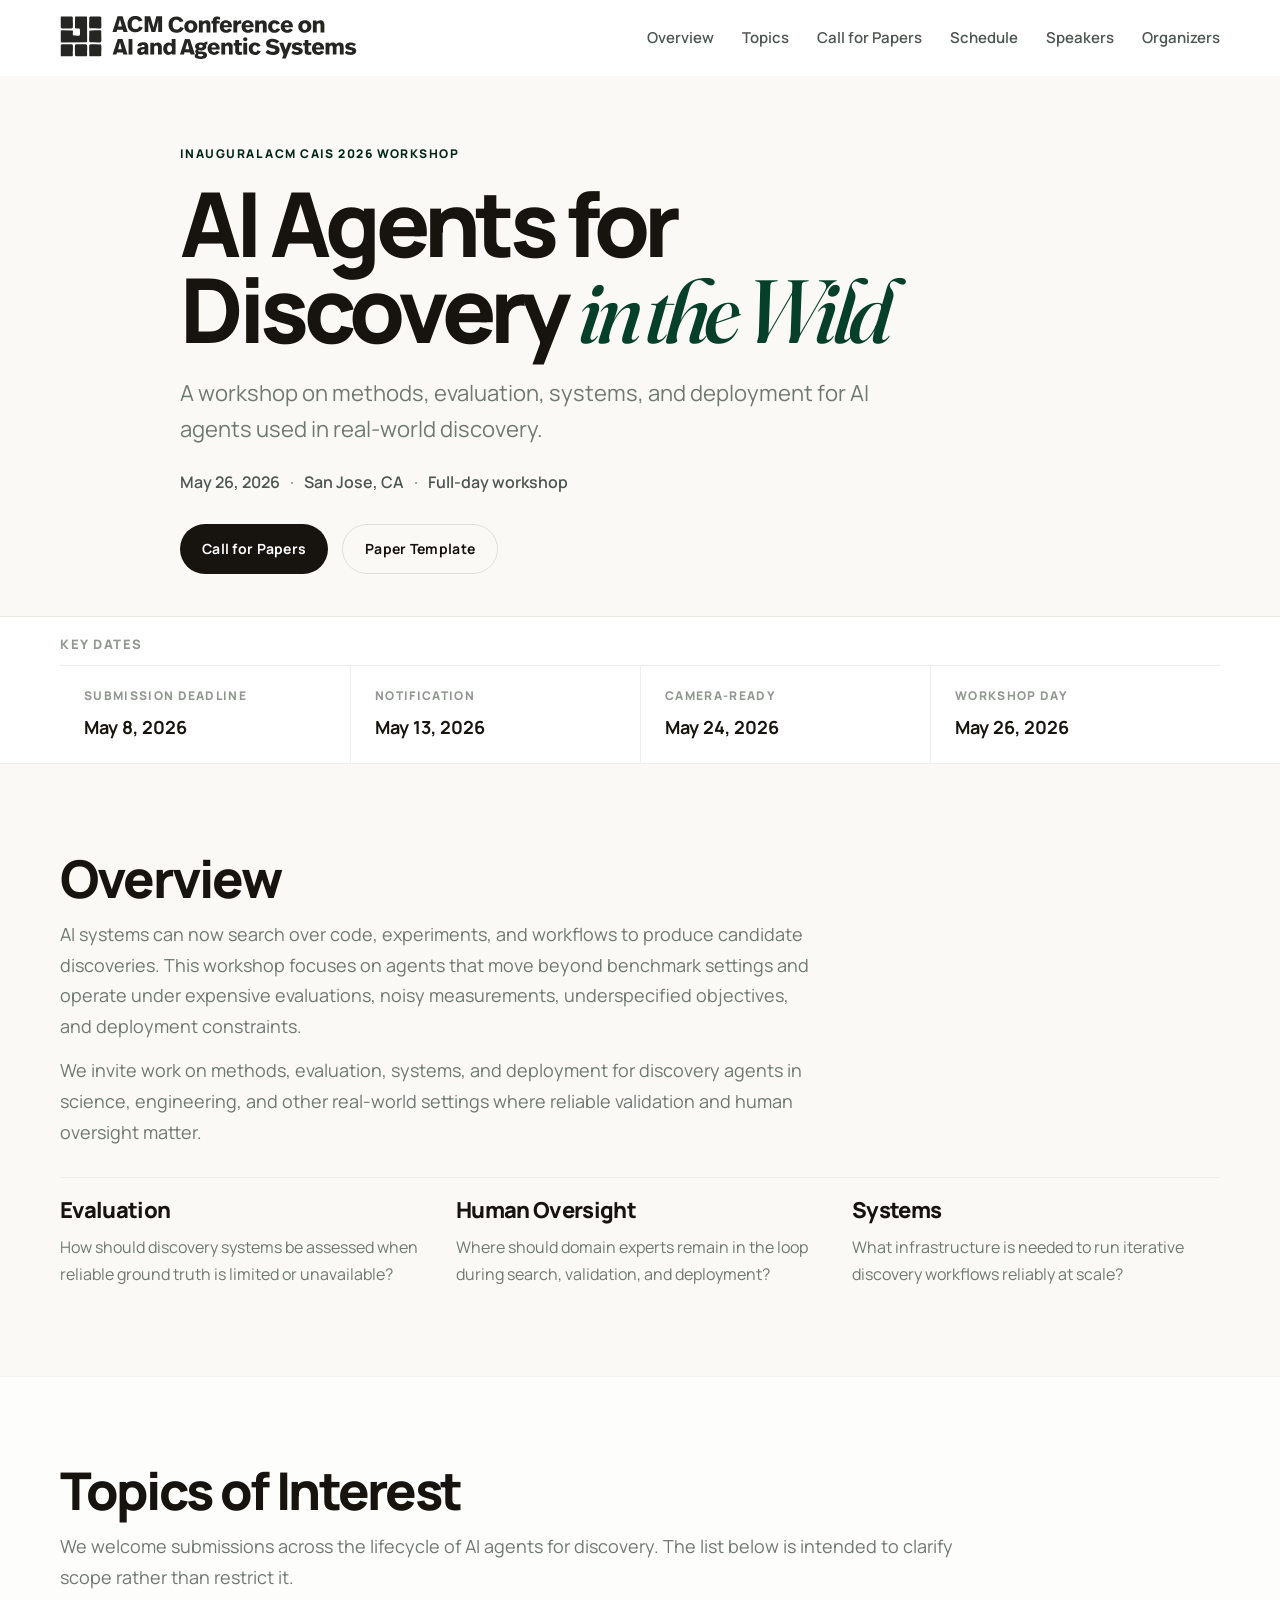
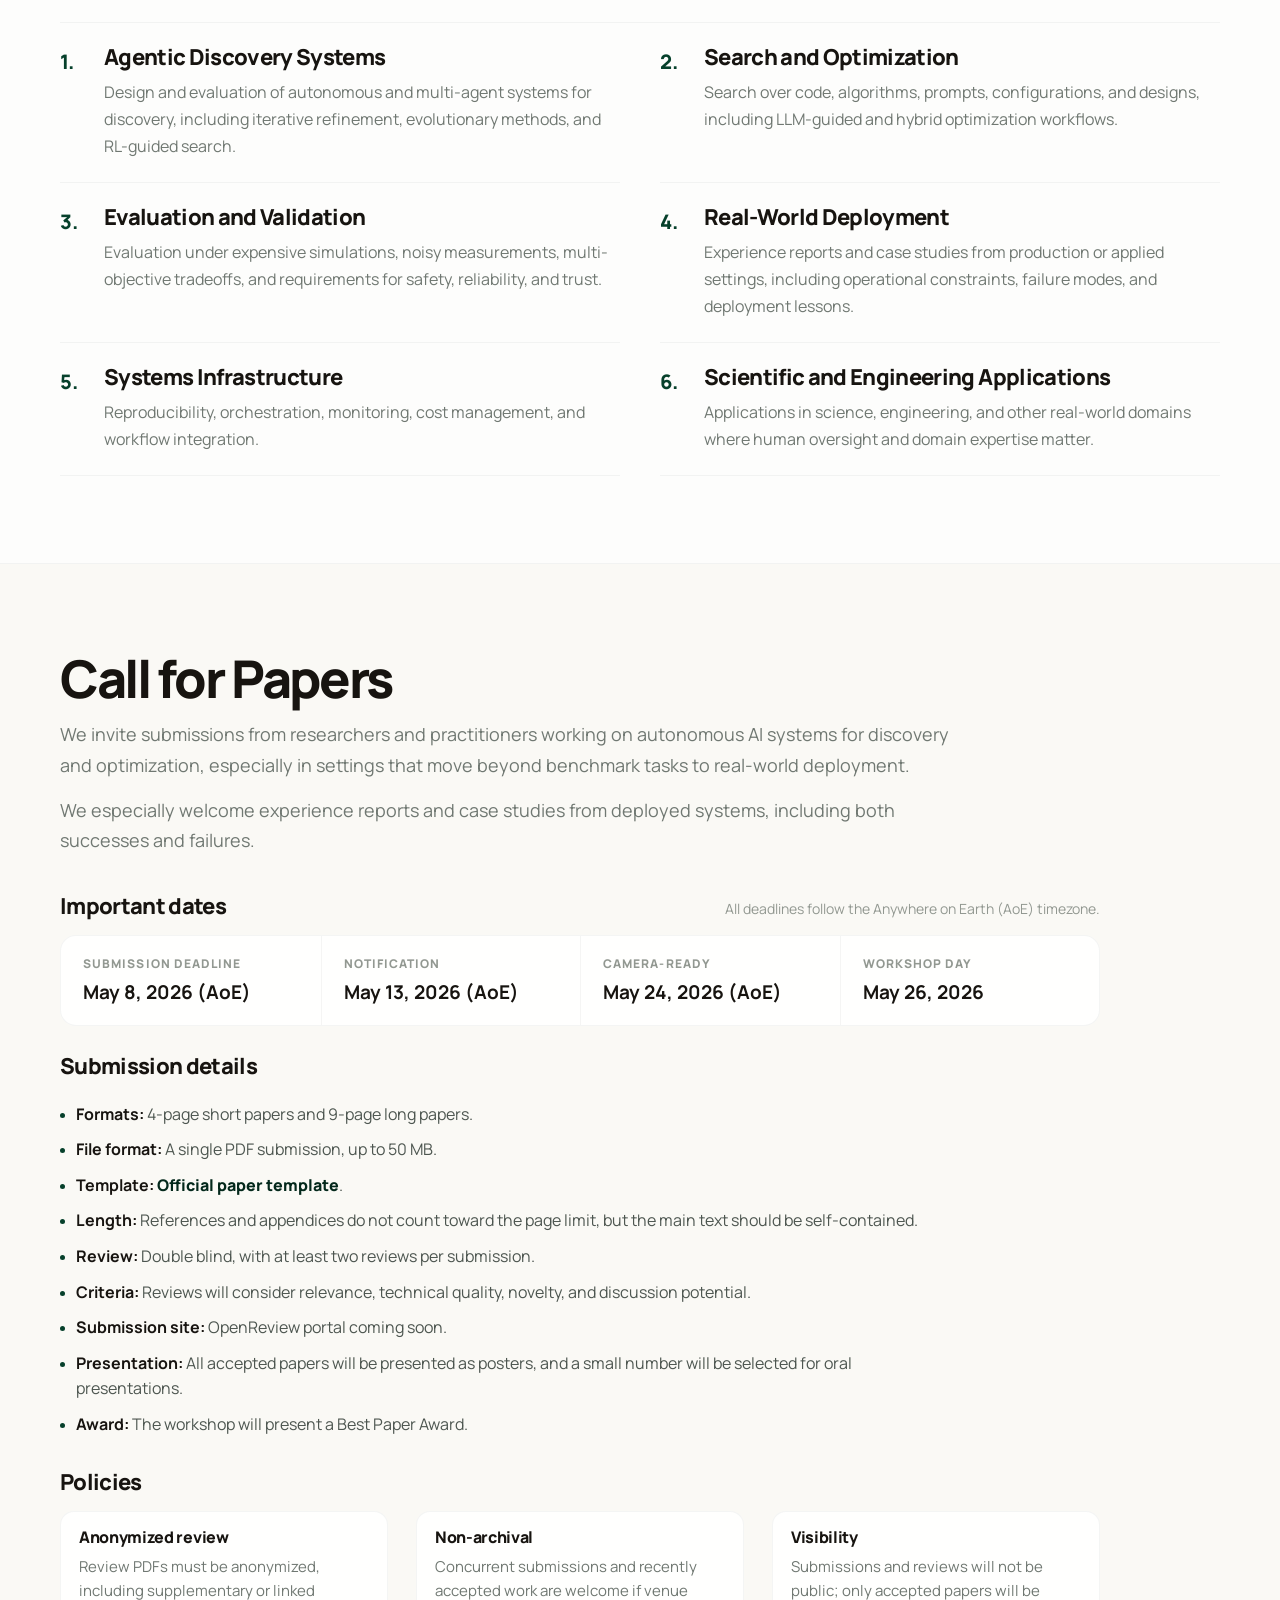
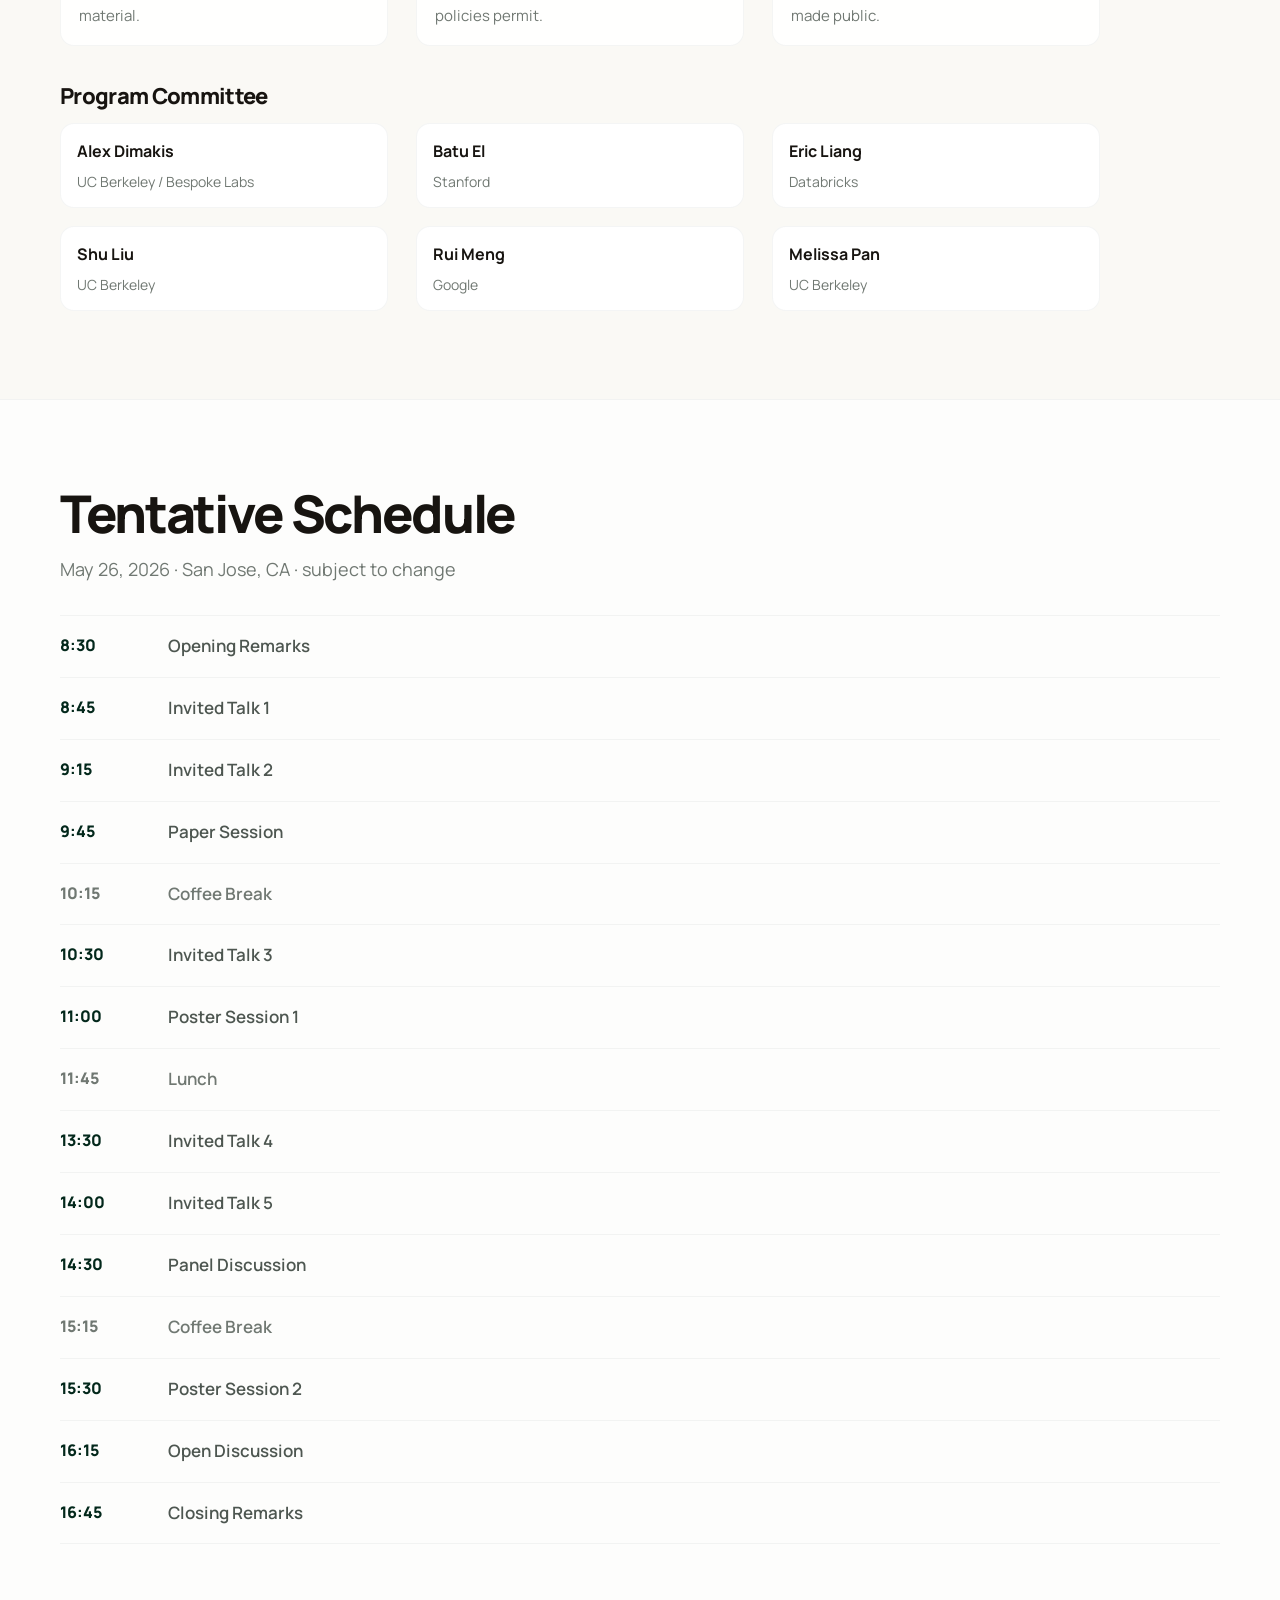
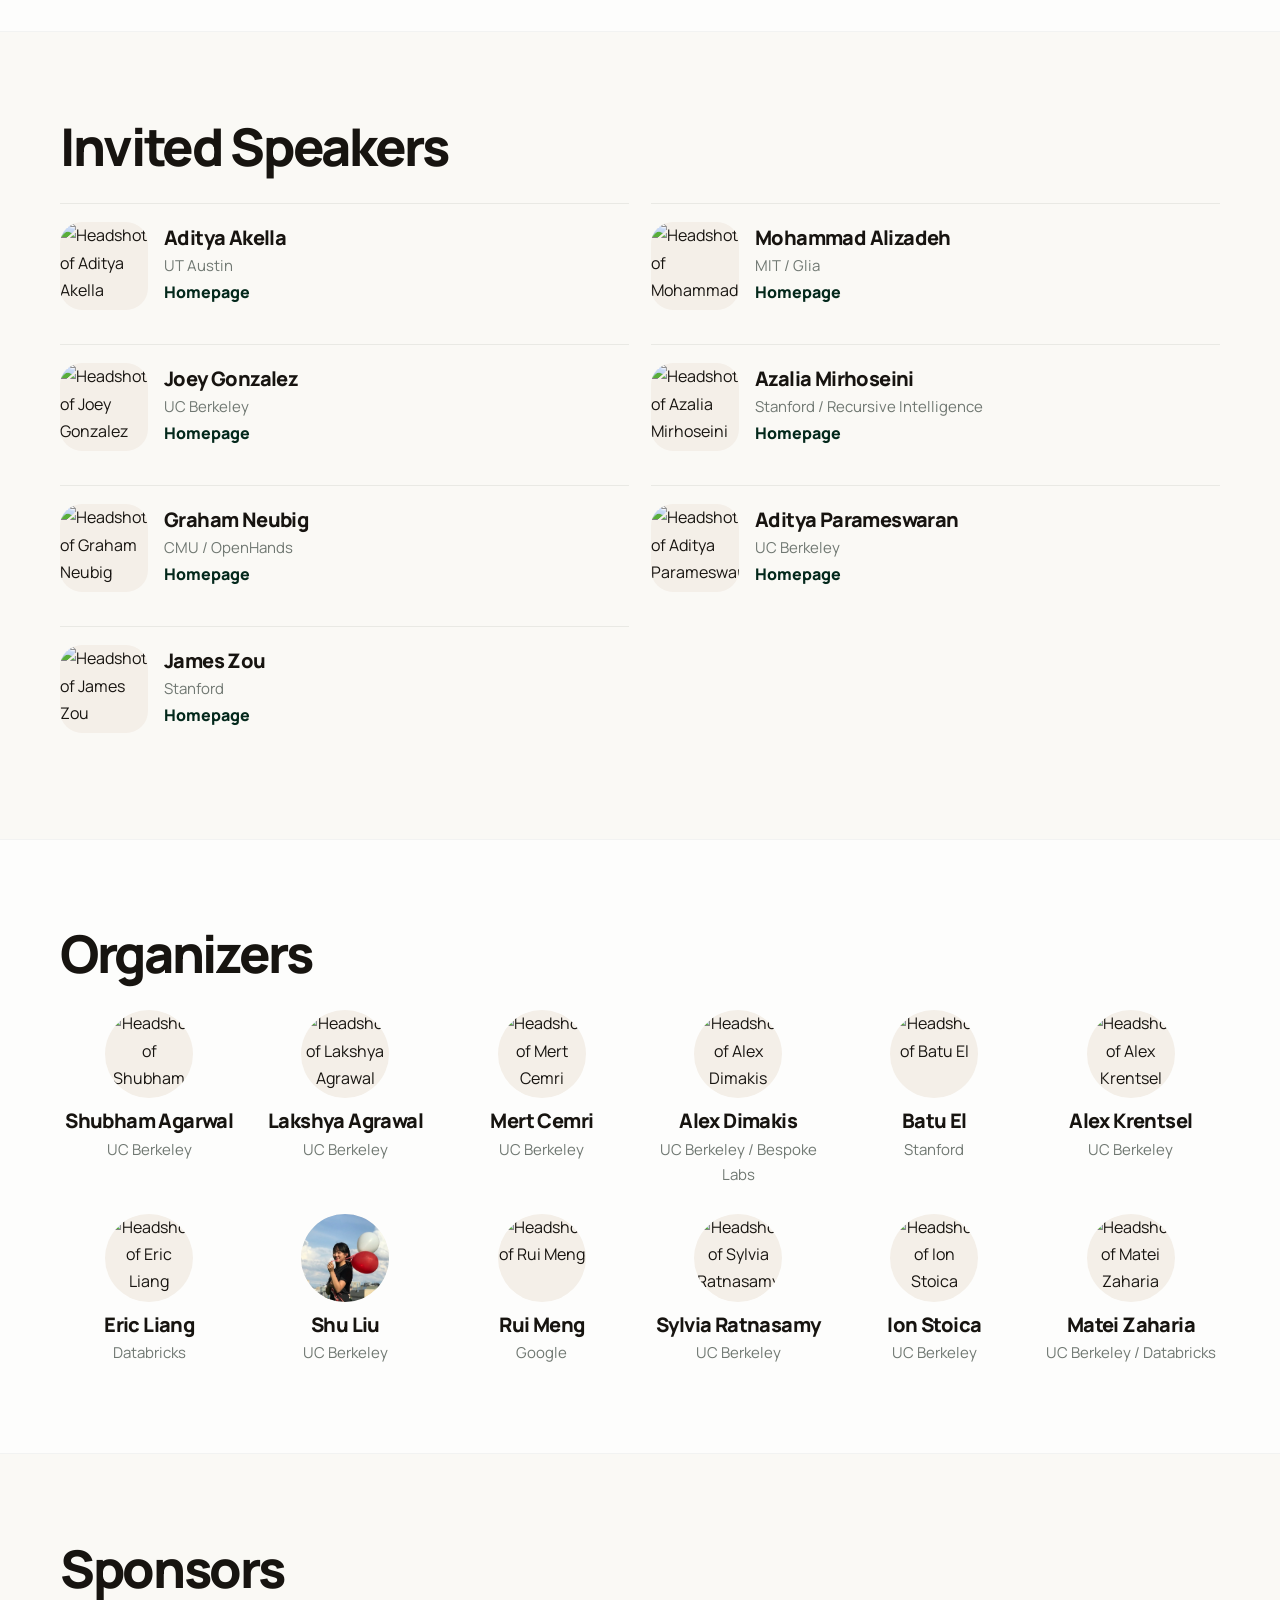
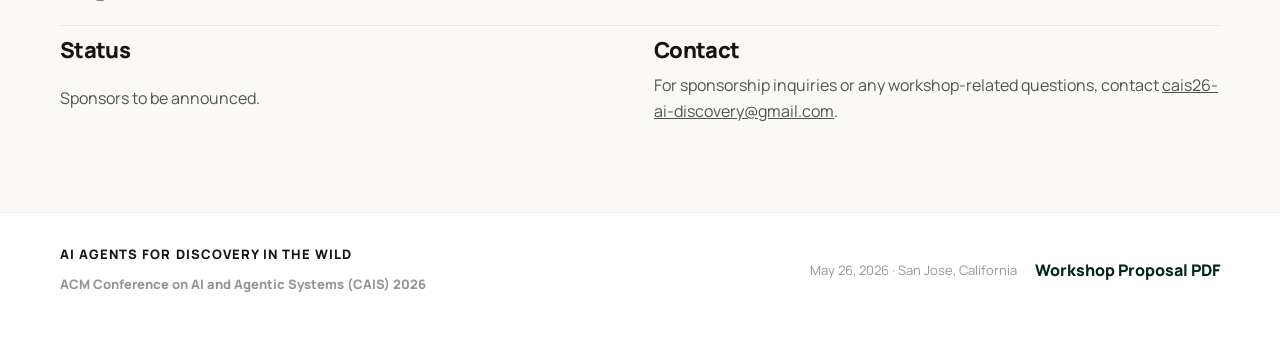
==== index.html @ 04daff75 "Tighten topics copy" ====
<!DOCTYPE html>
<html lang="en">
<head>
  <meta charset="UTF-8">
  <meta name="viewport" content="width=device-width, initial-scale=1.0">
  <title>AI Agents for Discovery in the Wild | ACM CAIS 2026 Workshop</title>
  <meta name="description" content="AI Agents for Discovery in the Wild is the inaugural ACM CAIS 2026 workshop on methods, evaluation, systems, and deployment for AI agents used in real-world discovery.">
  <meta name="theme-color" content="#f7f4ee">
  <link rel="preconnect" href="https://fonts.googleapis.com">
  <link rel="preconnect" href="https://fonts.gstatic.com" crossorigin>
  <link href="https://fonts.googleapis.com/css2?family=Fraunces:opsz,wght@9..144,500;9..144,600&family=Manrope:wght@400;500;600;700;800&display=swap" rel="stylesheet">
  <link rel="stylesheet" href="style.css">
</head>
<body>

<nav id="navbar">
  <div class="container nav-inner">
    <a href="https://www.caisconf.org/" class="nav-logo" aria-label="ACM Conference on AI and Agentic Systems" target="_blank" rel="noreferrer">
      <img src="assets/logos/acm-cais-logo.svg" alt="ACM Conference on AI and Agentic Systems" class="conference-logo conference-logo-nav">
    </a>

    <button class="nav-toggle" aria-label="Toggle navigation" aria-expanded="false">
      <span></span>
      <span></span>
      <span></span>
    </button>

    <ul class="nav-links">
      <li><a href="#overview">Overview</a></li>
      <li><a href="#topics">Topics</a></li>
      <li><a href="#cfp">Call for Papers</a></li>
      <li><a href="#schedule">Schedule</a></li>
      <li><a href="#speakers">Speakers</a></li>
      <li><a href="#organizers">Organizers</a></li>
    </ul>
  </div>
</nav>

<header id="hero">
  <div class="container hero-inner">
    <p class="hero-kicker">Inaugural ACM CAIS 2026 Workshop</p>
    <h1>AI Agents for Discovery <em>in the Wild</em></h1>
    <p class="hero-tagline">A workshop on methods, evaluation, systems, and deployment for AI agents used in real-world discovery.</p>
    <div class="hero-meta" aria-label="Workshop details">
      <span>May 26, 2026</span>
      <span class="meta-sep">·</span>
      <span>San Jose, CA</span>
      <span class="meta-sep">·</span>
      <span>Full-day workshop</span>
    </div>
    <div class="hero-actions">
      <a href="#cfp" class="button button-primary">Call for Papers</a>
      <a href="https://media.neurips.cc/Conferences/NeurIPS2026/Formatting_Instructions_For_NeurIPS_2026.zip" class="button button-secondary" target="_blank" rel="noreferrer">Paper Template</a>
    </div>
  </div>
</header>

<section id="dates-strip" aria-labelledby="dates-title">
  <div class="container dates-wrap">
    <p id="dates-title" class="dates-heading">Key Dates</p>
    <div class="dates-grid">
      <div class="date-item">
        <span class="date-label">Submission Deadline</span>
        <span class="date-value">May 8, 2026</span>
      </div>
      <div class="date-item">
        <span class="date-label">Notification</span>
        <span class="date-value">May 13, 2026</span>
      </div>
      <div class="date-item">
        <span class="date-label">Camera-Ready</span>
        <span class="date-value">May 24, 2026</span>
      </div>
      <div class="date-item">
        <span class="date-label">Workshop Day</span>
        <span class="date-value">May 26, 2026</span>
      </div>
    </div>
  </div>
</section>

<main>
  <section id="overview">
    <div class="container section-block">
      <div class="section-copy">
        <h2>Overview</h2>
        <p>AI systems can now search over code, experiments, and workflows to produce candidate discoveries. This workshop focuses on agents that move beyond benchmark settings and operate under expensive evaluations, noisy measurements, underspecified objectives, and deployment constraints.</p>
        <p>We invite work on methods, evaluation, systems, and deployment for discovery agents in science, engineering, and other real-world settings where reliable validation and human oversight matter.</p>
      </div>

      <div class="overview-points">
        <article class="inline-point">
          <h3>Evaluation</h3>
          <p>How should discovery systems be assessed when reliable ground truth is limited or unavailable?</p>
        </article>
        <article class="inline-point">
          <h3>Human Oversight</h3>
          <p>Where should domain experts remain in the loop during search, validation, and deployment?</p>
        </article>
        <article class="inline-point">
          <h3>Systems</h3>
          <p>What infrastructure is needed to run iterative discovery workflows reliably at scale?</p>
        </article>
      </div>
    </div>
  </section>

  <section id="topics">
    <div class="container section-block">
      <div class="section-copy section-copy-wide">
        <h2>Topics of Interest</h2>
        <p>We welcome submissions across the lifecycle of AI agents for discovery. The list below is intended to clarify scope rather than restrict it.</p>
      </div>

      <ol class="topic-list">
        <li>
          <h3>Agentic Discovery Systems</h3>
          <p>Design and evaluation of autonomous and multi-agent systems for discovery, including iterative refinement, evolutionary methods, and RL-guided search.</p>
        </li>
        <li>
          <h3>Search and Optimization</h3>
          <p>Search over code, algorithms, prompts, configurations, and designs, including LLM-guided and hybrid optimization workflows.</p>
        </li>
        <li>
          <h3>Evaluation and Validation</h3>
          <p>Evaluation under expensive simulations, noisy measurements, multi-objective tradeoffs, and requirements for safety, reliability, and trust.</p>
        </li>
        <li>
          <h3>Real-World Deployment</h3>
          <p>Experience reports and case studies from production or applied settings, including operational constraints, failure modes, and deployment lessons.</p>
        </li>
        <li>
          <h3>Systems Infrastructure</h3>
          <p>Reproducibility, orchestration, monitoring, cost management, and workflow integration.</p>
        </li>
        <li>
          <h3>Scientific and Engineering Applications</h3>
          <p>Applications in science, engineering, and other real-world domains where human oversight and domain expertise matter.</p>
        </li>
      </ol>
    </div>
  </section>

  <section id="cfp">
    <div class="container section-block">
      <div class="section-copy section-copy-wide">
        <h2>Call for Papers</h2>
        <p>We invite submissions from researchers and practitioners working on autonomous AI systems for discovery and optimization, especially in settings that move beyond benchmark tasks to real-world deployment.</p>
        <p>We especially welcome experience reports and case studies from deployed systems, including both successes and failures.</p>
      </div>

      <div class="cfp-shell">
        <div class="cfp-dates">
          <div class="cfp-dates-head">
            <h3>Important dates</h3>
            <p>All deadlines follow the Anywhere on Earth (AoE) timezone.</p>
          </div>
          <div class="cfp-dates-grid">
            <div class="cfp-date-item">
              <span class="cfp-date-label">Submission deadline</span>
              <strong>May 8, 2026 (AoE)</strong>
            </div>
            <div class="cfp-date-item">
              <span class="cfp-date-label">Notification</span>
              <strong>May 13, 2026 (AoE)</strong>
            </div>
            <div class="cfp-date-item">
              <span class="cfp-date-label">Camera-ready</span>
              <strong>May 24, 2026 (AoE)</strong>
            </div>
            <div class="cfp-date-item">
              <span class="cfp-date-label">Workshop day</span>
              <strong>May 26, 2026</strong>
            </div>
          </div>
        </div>

        <article class="cfp-pane cfp-pane-main">
          <h3>Submission details</h3>
          <ul class="detail-list">
            <li><strong>Formats:</strong> 4-page short papers and 9-page long papers.</li>
            <li><strong>File format:</strong> A single PDF submission, up to 50 MB.</li>
            <li><strong>Template:</strong> <a href="https://media.neurips.cc/Conferences/NeurIPS2026/Formatting_Instructions_For_NeurIPS_2026.zip" target="_blank" rel="noreferrer">Official paper template</a>.</li>
            <li><strong>Length:</strong> References and appendices do not count toward the page limit, but the main text should be self-contained.</li>
            <li><strong>Review:</strong> Double blind, with at least two reviews per submission.</li>
            <li><strong>Criteria:</strong> Reviews will consider relevance, technical quality, novelty, and discussion potential.</li>
            <li><strong>Submission site:</strong> OpenReview portal coming soon.</li>
            <li><strong>Presentation:</strong> All accepted papers will be presented as posters, and a small number will be selected for oral presentations.</li>
            <li><strong>Award:</strong> The workshop will present a Best Paper Award.</li>
          </ul>
        </article>

        <div class="policy-section">
          <h3>Policies</h3>
          <div class="policy-grid">
            <article class="policy-item">
              <h4>Anonymized review</h4>
              <p>Review PDFs must be anonymized, including supplementary or linked material.</p>
            </article>
            <article class="policy-item">
              <h4>Non-archival</h4>
              <p>Concurrent submissions and recently accepted work are welcome if venue policies permit.</p>
            </article>
            <article class="policy-item">
              <h4>Visibility</h4>
              <p>Submissions and reviews will not be public; only accepted papers will be made public.</p>
            </article>
          </div>
        </div>

        <div class="committee-block">
          <h3>Program Committee</h3>
          <div class="committee-list">
            <div class="committee-person"><strong>Alex Dimakis</strong><span>UC Berkeley / Bespoke Labs</span></div>
            <div class="committee-person"><strong>Batu El</strong><span>Stanford</span></div>
            <div class="committee-person"><strong>Eric Liang</strong><span>Databricks</span></div>
            <div class="committee-person"><strong>Shu Liu</strong><span>UC Berkeley</span></div>
            <div class="committee-person"><strong>Rui Meng</strong><span>Google</span></div>
            <div class="committee-person"><strong>Melissa Pan</strong><span>UC Berkeley</span></div>
          </div>
        </div>
      </div>
    </div>
  </section>

  <section id="schedule">
    <div class="container section-block">
      <div class="section-copy section-copy-wide">
        <h2>Tentative Schedule</h2>
        <p>May 26, 2026 · San Jose, CA · subject to change</p>
      </div>

      <div class="schedule-table">
        <div class="schedule-row">
          <span class="schedule-time">8:30</span>
          <span class="schedule-label">Opening Remarks</span>
        </div>
        <div class="schedule-row">
          <span class="schedule-time">8:45</span>
          <span class="schedule-label">Invited Talk 1</span>
        </div>
        <div class="schedule-row">
          <span class="schedule-time">9:15</span>
          <span class="schedule-label">Invited Talk 2</span>
        </div>
        <div class="schedule-row">
          <span class="schedule-time">9:45</span>
          <span class="schedule-label">Paper Session</span>
        </div>
        <div class="schedule-row schedule-row-muted">
          <span class="schedule-time">10:15</span>
          <span class="schedule-label">Coffee Break</span>
        </div>
        <div class="schedule-row">
          <span class="schedule-time">10:30</span>
          <span class="schedule-label">Invited Talk 3</span>
        </div>
        <div class="schedule-row">
          <span class="schedule-time">11:00</span>
          <span class="schedule-label">Poster Session 1</span>
        </div>
        <div class="schedule-row schedule-row-muted">
          <span class="schedule-time">11:45</span>
          <span class="schedule-label">Lunch</span>
        </div>
        <div class="schedule-row">
          <span class="schedule-time">13:30</span>
          <span class="schedule-label">Invited Talk 4</span>
        </div>
        <div class="schedule-row">
          <span class="schedule-time">14:00</span>
          <span class="schedule-label">Invited Talk 5</span>
        </div>
        <div class="schedule-row">
          <span class="schedule-time">14:30</span>
          <span class="schedule-label">Panel Discussion</span>
        </div>
        <div class="schedule-row schedule-row-muted">
          <span class="schedule-time">15:15</span>
          <span class="schedule-label">Coffee Break</span>
        </div>
        <div class="schedule-row">
          <span class="schedule-time">15:30</span>
          <span class="schedule-label">Poster Session 2</span>
        </div>
        <div class="schedule-row">
          <span class="schedule-time">16:15</span>
          <span class="schedule-label">Open Discussion</span>
        </div>
        <div class="schedule-row">
          <span class="schedule-time">16:45</span>
          <span class="schedule-label">Closing Remarks</span>
        </div>
      </div>
    </div>
  </section>

  <section id="speakers">
    <div class="container section-block">
      <div class="section-copy section-copy-wide">
        <h2>Invited Speakers</h2>
      </div>

      <div class="speaker-grid">
        <article class="speaker-card">
          <img src="assets/speakers/aditya-akella.jpg" alt="Headshot of Aditya Akella" loading="eager">
          <div class="speaker-card-body">
            <h3>Aditya Akella</h3>
            <p>UT Austin</p>
            <a href="https://www.cs.utexas.edu/~akella/" target="_blank" rel="noreferrer">Homepage</a>
          </div>
        </article>
        <article class="speaker-card">
          <img src="assets/speakers/mohammad-alizadeh.jpg" alt="Headshot of Mohammad Alizadeh" loading="eager">
          <div class="speaker-card-body">
            <h3>Mohammad Alizadeh</h3>
            <p>MIT / Glia</p>
            <a href="https://people.csail.mit.edu/alizadeh/" target="_blank" rel="noreferrer">Homepage</a>
          </div>
        </article>
        <article class="speaker-card">
          <img src="assets/speakers/joey-gonzalez.jpg" alt="Headshot of Joey Gonzalez" loading="eager">
          <div class="speaker-card-body">
            <h3>Joey Gonzalez</h3>
            <p>UC Berkeley</p>
            <a href="https://joeygonzalez.com/" target="_blank" rel="noreferrer">Homepage</a>
          </div>
        </article>
        <article class="speaker-card">
          <img src="assets/speakers/azalia-mirhoseini.jpg" alt="Headshot of Azalia Mirhoseini" loading="eager">
          <div class="speaker-card-body">
            <h3>Azalia Mirhoseini</h3>
            <p>Stanford / Recursive Intelligence</p>
            <a href="https://www.cs.stanford.edu/people/azalia-mirhoseini" target="_blank" rel="noreferrer">Homepage</a>
          </div>
        </article>
        <article class="speaker-card">
          <img src="assets/speakers/graham-neubig.jpg" alt="Headshot of Graham Neubig" loading="eager">
          <div class="speaker-card-body">
            <h3>Graham Neubig</h3>
            <p>CMU / OpenHands</p>
            <a href="https://www.lti.cs.cmu.edu/people/faculty/neubig-graham.html" target="_blank" rel="noreferrer">Homepage</a>
          </div>
        </article>
        <article class="speaker-card">
          <img src="assets/speakers/aditya-parameswaran.jpg" alt="Headshot of Aditya Parameswaran" loading="eager">
          <div class="speaker-card-body">
            <h3>Aditya Parameswaran</h3>
            <p>UC Berkeley</p>
            <a href="https://people.eecs.berkeley.edu/~adityagp/" target="_blank" rel="noreferrer">Homepage</a>
          </div>
        </article>
        <article class="speaker-card">
          <img src="assets/speakers/james-zou.jpg" alt="Headshot of James Zou" loading="eager">
          <div class="speaker-card-body">
            <h3>James Zou</h3>
            <p>Stanford</p>
            <a href="https://datascience.stanford.edu/people/james-zou" target="_blank" rel="noreferrer">Homepage</a>
          </div>
        </article>
      </div>
    </div>
  </section>

  <section id="organizers">
    <div class="container section-block">
      <div class="section-copy section-copy-wide">
        <h2>Organizers</h2>
      </div>

      <div class="organizer-grid">
        <article class="organizer-card">
          <img src="assets/organizers/shubham-agarwal.jpg" alt="Headshot of Shubham Agarwal" loading="eager">
          <h3>Shubham Agarwal</h3>
          <p>UC Berkeley</p>
        </article>
        <article class="organizer-card">
          <img src="assets/organizers/lakshya-agrawal.jpg" alt="Headshot of Lakshya Agrawal" loading="eager">
          <h3>Lakshya Agrawal</h3>
          <p>UC Berkeley</p>
        </article>
        <article class="organizer-card">
          <img src="assets/organizers/mert-cemri.jpg" alt="Headshot of Mert Cemri" loading="eager">
          <h3>Mert Cemri</h3>
          <p>UC Berkeley</p>
        </article>
        <article class="organizer-card">
          <img src="assets/organizers/alex-dimakis.jpg" alt="Headshot of Alex Dimakis" loading="eager">
          <h3>Alex Dimakis</h3>
          <p>UC Berkeley / Bespoke Labs</p>
        </article>
        <article class="organizer-card">
          <img src="assets/organizers/batu-el.jpg" alt="Headshot of Batu El" loading="eager">
          <h3>Batu El</h3>
          <p>Stanford</p>
        </article>
        <article class="organizer-card">
          <img src="assets/organizers/alex-krentsel.jpg" alt="Headshot of Alex Krentsel" loading="eager">
          <h3>Alex Krentsel</h3>
          <p>UC Berkeley</p>
        </article>
        <article class="organizer-card">
          <img src="assets/organizers/eric-liang.jpg" alt="Headshot of Eric Liang" loading="eager">
          <h3>Eric Liang</h3>
          <p>Databricks</p>
        </article>
        <article class="organizer-card">
          <img src="assets/organizers/shu-liu.jpg" alt="Headshot of Shu Liu" loading="eager">
          <h3>Shu Liu</h3>
          <p>UC Berkeley</p>
        </article>
        <article class="organizer-card">
          <img src="assets/organizers/rui-meng.jpg" alt="Headshot of Rui Meng" loading="eager">
          <h3>Rui Meng</h3>
          <p>Google</p>
        </article>
        <article class="organizer-card">
          <img src="assets/organizers/sylvia-ratnasamy.jpg" alt="Headshot of Sylvia Ratnasamy" loading="eager">
          <h3>Sylvia Ratnasamy</h3>
          <p>UC Berkeley</p>
        </article>
        <article class="organizer-card">
          <img src="assets/organizers/ion-stoica.jpg" alt="Headshot of Ion Stoica" loading="eager">
          <h3>Ion Stoica</h3>
          <p>UC Berkeley</p>
        </article>
        <article class="organizer-card">
          <img src="assets/organizers/matei-zaharia.jpg" alt="Headshot of Matei Zaharia" loading="eager">
          <h3>Matei Zaharia</h3>
          <p>UC Berkeley / Databricks</p>
        </article>
      </div>
    </div>
  </section>

  <section id="sponsors">
    <div class="container section-block">
      <div class="section-copy section-copy-wide">
        <h2>Sponsors</h2>
      </div>
      <div class="support-grid">
        <article class="support-card">
          <h3>Status</h3>
          <p>Sponsors to be announced.</p>
        </article>
        <article class="support-card">
          <h3>Contact</h3>
          <p>For sponsorship inquiries or any workshop-related questions, contact <a href="mailto:cais26-ai-discovery@gmail.com">cais26-ai-discovery@gmail.com</a>.</p>
        </article>
      </div>
    </div>
  </section>
</main>

<footer>
  <div class="container footer-inner">
    <div>
      <span class="footer-title">AI Agents for Discovery in the Wild</span>
      <a href="https://www.caisconf.org/" class="footer-link footer-copy" target="_blank" rel="noreferrer">ACM Conference on AI and Agentic Systems (CAIS) 2026</a>
    </div>
    <div class="footer-meta">
      <span class="footer-copy">May 26, 2026 · San Jose, California</span>
      <a href="AI_Discovery_in_the_Wild_Workshop_Proposal.pdf" class="footer-link" target="_blank" rel="noreferrer">Workshop Proposal PDF</a>
    </div>
  </div>
</footer>

<script>
const toggle = document.querySelector('.nav-toggle');
const links = document.querySelector('.nav-links');

toggle.addEventListener('click', () => {
  const open = links.classList.toggle('open');
  toggle.setAttribute('aria-expanded', open ? 'true' : 'false');
});

document.querySelectorAll('.nav-links a').forEach((anchor) => {
  anchor.addEventListener('click', () => {
    links.classList.remove('open');
    toggle.setAttribute('aria-expanded', 'false');
  });
});

let ticking = false;
window.addEventListener('scroll', () => {
  if (!ticking) {
    requestAnimationFrame(() => {
      document.getElementById('navbar').classList.toggle('scrolled', window.scrollY > 20);
      ticking = false;
    });
    ticking = true;
  }
});
</script>

</body>
</html>
---- style.css ----
/* AI Agents for Discovery in the Wild | ACM CAIS 2026 Workshop */
*, *::before, *::after {
  box-sizing: border-box;
  margin: 0;
  padding: 0;
}

:root {
  --bg: #faf9f5;
  --bg-alt: #f4f2ec;
  --surface: #ffffff;
  --ink: #171410;
  --ink-2: #4d5650;
  --ink-3: #707872;
  --ink-4: #929891;
  --accent: #06402b;
  --accent-deep: #03281b;
  --border: rgba(77, 86, 80, 0.1);
  --border-strong: rgba(77, 86, 80, 0.16);
  --border-soft: rgba(77, 86, 80, 0.06);
  --panel: rgba(255, 255, 255, 0.9);
  --panel-strong: rgba(255, 255, 255, 0.96);
  --sans: "Manrope", "Segoe UI", sans-serif;
  --serif: "Fraunces", Georgia, serif;
  --container: 1160px;
  --gutter: clamp(22px, 4vw, 40px);
}

html {
  scroll-behavior: smooth;
  scroll-padding-top: 88px;
  overflow-x: clip;
}

body {
  font-family: var(--sans);
  background: var(--bg);
  color: var(--ink);
  font-size: 16px;
  line-height: 1.7;
  -webkit-font-smoothing: antialiased;
  -moz-osx-font-smoothing: grayscale;
  overflow-x: clip;
}

a {
  color: inherit;
}

img {
  display: block;
  max-width: 100%;
}

.container {
  width: calc(100% - (var(--gutter) * 2));
  max-width: var(--container);
  margin: 0 auto;
}

#navbar {
  position: fixed;
  inset: 0 0 auto;
  z-index: 100;
  height: 76px;
  background: rgba(255, 255, 255, 0.94);
  border-bottom: 1px solid transparent;
  backdrop-filter: blur(14px);
  -webkit-backdrop-filter: blur(14px);
  transition: border-color 180ms ease, background 180ms ease;
}

#navbar.scrolled {
  border-bottom-color: var(--border);
}

.nav-inner {
  display: flex;
  align-items: center;
  justify-content: space-between;
  gap: 24px;
  height: 100%;
}

.nav-logo {
  display: inline-flex;
  align-items: center;
  text-decoration: none;
  min-width: 0;
  max-width: min(340px, calc(100% - 56px));
}

.conference-logo {
  width: auto;
  height: auto;
  object-fit: contain;
}

.conference-logo-nav {
  height: 44px;
  max-width: 100%;
}

.nav-links {
  display: flex;
  align-items: center;
  gap: 28px;
  list-style: none;
}

.nav-links a {
  color: var(--ink-2);
  text-decoration: none;
  font-size: 15px;
  font-weight: 600;
}

.nav-links a:hover {
  color: var(--accent-deep);
}

.nav-toggle {
  display: none;
  flex-direction: column;
  gap: 4px;
  border: 0;
  background: none;
  padding: 4px;
  cursor: pointer;
}

.nav-toggle span {
  width: 18px;
  height: 1.5px;
  border-radius: 999px;
  background: var(--ink);
}

#hero {
  padding: 144px 0 42px;
  border-bottom: 1px solid var(--border);
}

.hero-inner {
  max-width: 920px;
}

.hero-kicker {
  margin-bottom: 16px;
  color: var(--accent-deep);
  font-size: 12px;
  font-weight: 800;
  letter-spacing: 0.12em;
  text-transform: uppercase;
}

#hero h1 {
  max-width: 860px;
  font-size: clamp(50px, 7vw, 92px);
  line-height: 0.96;
  letter-spacing: -0.06em;
  font-weight: 800;
}

#hero h1 em {
  font-family: var(--serif);
  font-style: italic;
  font-weight: 500;
  color: var(--accent);
}

.hero-tagline {
  max-width: 760px;
  margin-top: 22px;
  color: var(--ink-3);
  font-size: 22px;
  line-height: 1.6;
}

.hero-meta {
  display: flex;
  flex-wrap: wrap;
  gap: 10px;
  margin-top: 22px;
  color: var(--ink-2);
  font-size: 16px;
  font-weight: 600;
}

.meta-sep {
  color: var(--ink-4);
}

.hero-actions {
  display: flex;
  flex-wrap: wrap;
  gap: 14px;
  margin-top: 28px;
}

.button {
  display: inline-flex;
  align-items: center;
  justify-content: center;
  min-height: 50px;
  padding: 0 22px;
  border-radius: 999px;
  text-decoration: none;
  font-size: 14px;
  font-weight: 700;
  letter-spacing: 0.02em;
  transition: background 180ms ease, border-color 180ms ease, color 180ms ease, transform 180ms ease;
}

.button:hover {
  transform: translateY(-1px);
}

.button-primary {
  background: var(--ink);
  color: #fff;
}

.button-primary:hover {
  background: #2a251f;
}

.button-secondary {
  background: transparent;
  color: var(--ink);
  border: 1px solid var(--border-strong);
}

.button-secondary:hover {
  border-color: var(--accent);
  color: var(--accent-deep);
}

#dates-strip {
  border-bottom: 1px solid var(--border);
  background: var(--surface);
}

.dates-wrap {
  padding: 16px 0 0;
}

.dates-grid {
  display: grid;
  grid-template-columns: repeat(4, minmax(0, 1fr));
  gap: 0;
  margin-top: 10px;
  border-top: 1px solid var(--border);
}

.dates-heading {
  color: var(--ink-4);
  font-size: 13px;
  font-weight: 800;
  letter-spacing: 0.12em;
  text-transform: uppercase;
}

.date-item {
  padding: 20px 24px;
  border-left: 1px solid var(--border);
}

.date-item:first-child { border-left: 0; }

.date-label {
  display: block;
  color: var(--ink-4);
  font-size: 12px;
  font-weight: 800;
  letter-spacing: 0.11em;
  text-transform: uppercase;
}

.date-value {
  display: block;
  margin-top: 6px;
  color: var(--ink);
  font-size: 18px;
  font-weight: 700;
}

main section {
  padding: 88px 0;
}

main section:nth-of-type(even) {
  background: rgba(255, 255, 255, 0.72);
  box-shadow: inset 0 1px 0 var(--border-soft), inset 0 -1px 0 var(--border-soft);
}

.section-block {
  display: grid;
  gap: 30px;
}

.section-copy {
  max-width: 760px;
}

.section-copy-wide {
  max-width: 900px;
}

h2 {
  font-size: clamp(34px, 4.4vw, 52px);
  line-height: 1.02;
  letter-spacing: -0.045em;
  font-weight: 800;
}

.section-copy p {
  margin-top: 14px;
  color: var(--ink-3);
  font-size: 18px;
}

.overview-points {
  display: grid;
  gap: 28px;
}

.overview-points {
  grid-template-columns: repeat(3, minmax(0, 1fr));
  border-top: 1px solid var(--border-soft);
}

.inline-point {
  padding-top: 20px;
}

.inline-point h3,
.topic-list h3,
.committee-block h3 {
  font-size: 22px;
  line-height: 1.16;
  letter-spacing: -0.03em;
  font-weight: 800;
}

.inline-point p {
  margin-top: 10px;
  color: var(--ink-3);
  font-size: 16px;
}

.topic-list {
  display: grid;
  grid-template-columns: repeat(2, minmax(0, 1fr));
  gap: 0 40px;
  counter-reset: topics;
  list-style: none;
  border-top: 1px solid var(--border-soft);
}

.topic-list li {
  position: relative;
  padding: 22px 0 22px 44px;
  border-bottom: 1px solid var(--border-soft);
}

.topic-list li::before {
  counter-increment: topics;
  content: counter(topics) ".";
  position: absolute;
  left: 0;
  top: 22px;
  color: var(--accent);
  font-size: 20px;
  font-weight: 800;
}

.topic-list p {
  margin-top: 8px;
  color: var(--ink-3);
  font-size: 16px;
}

.cfp-shell {
  display: grid;
  gap: 28px;
  max-width: 1040px;
}

.cfp-dates {
  display: grid;
  gap: 14px;
  padding-top: 8px;
}

.cfp-dates-head {
  display: flex;
  align-items: baseline;
  justify-content: space-between;
  gap: 18px;
}

.cfp-dates-head h3,
.support-card h3 {
  font-size: 22px;
  line-height: 1.16;
  letter-spacing: -0.03em;
  font-weight: 800;
}

.cfp-dates-head p {
  color: var(--ink-4);
  font-size: 14px;
}

.cfp-dates-grid {
  display: grid;
  grid-template-columns: repeat(4, minmax(0, 1fr));
  gap: 0;
  background: var(--panel);
  border: 1px solid var(--border-soft);
  border-radius: 16px;
  overflow: hidden;
}

.cfp-date-item {
  padding: 18px 22px;
  border-left: 1px solid var(--border-soft);
}

.cfp-date-item:first-child { border-left: 0; }

.cfp-date-label {
  display: block;
  margin-bottom: 6px;
  color: var(--ink-4);
  font-size: 12px;
  font-weight: 800;
  letter-spacing: 0.09em;
  text-transform: uppercase;
}

.cfp-date-item strong {
  color: var(--ink);
  font-size: 19px;
  font-weight: 700;
  line-height: 1.35;
}

.detail-list a,
.footer-link,
.redirect-shell a,
.speaker-card-body a {
  color: var(--accent-deep);
  font-weight: 800;
  text-decoration: none;
}

.detail-list a:hover,
.footer-link:hover,
.redirect-shell a:hover,
.speaker-card-body a:hover {
  text-decoration: underline;
}

.cfp-pane h3,
.committee-block h3 {
  font-size: 22px;
  line-height: 1.16;
  letter-spacing: -0.03em;
  font-weight: 800;
}

.cfp-pane {
  display: grid;
  gap: 12px;
}

.cfp-pane-main {
  max-width: 880px;
}

.detail-list,
.clean-list {
  list-style: none;
}

.detail-list li,
.clean-list li {
  position: relative;
  padding-left: 16px;
  margin-top: 10px;
  color: var(--ink-2);
  font-size: 16px;
  line-height: 1.6;
}

.detail-list li strong {
  color: var(--ink);
}

.detail-list li::before,
.clean-list li::before {
  content: "";
  position: absolute;
  left: 0;
  top: 11px;
  width: 5px;
  height: 5px;
  border-radius: 50%;
  background: var(--accent);
}

.policy-section {
  display: grid;
  gap: 14px;
  padding-top: 4px;
}

.policy-section h3,
.policy-item h4 {
  font-size: 22px;
  line-height: 1.16;
  letter-spacing: -0.03em;
  font-weight: 800;
}

.policy-grid {
  display: grid;
  grid-template-columns: repeat(3, minmax(0, 1fr));
  gap: 18px 28px;
  padding-top: 2px;
}

.policy-item {
  min-height: 100%;
  padding: 16px 18px;
  background: var(--panel);
  border: 1px solid var(--border-soft);
  border-radius: 14px;
}

.policy-item h4 {
  font-size: 16px;
  letter-spacing: -0.02em;
}

.policy-item p {
  margin-top: 8px;
  color: var(--ink-3);
  font-size: 15px;
  line-height: 1.65;
}

.committee-block {
  display: grid;
  gap: 0;
  padding-top: 10px;
}

.committee-list {
  display: grid;
  grid-template-columns: repeat(3, minmax(0, 1fr));
  gap: 18px 28px;
  margin-top: 14px;
}

.committee-person {
  min-height: 100%;
  padding: 14px 16px;
  background: var(--panel-strong);
  border: 1px solid var(--border-soft);
  border-radius: 14px;
}

.committee-person strong {
  display: block;
  font-size: 16px;
  font-weight: 700;
}

.committee-person span {
  display: block;
  margin-top: 4px;
  color: var(--ink-3);
  font-size: 14px;
}

.schedule-table {
  border-top: 1px solid var(--border-soft);
}

.schedule-row {
  display: grid;
  grid-template-columns: 84px minmax(0, 1fr);
  gap: 24px;
  padding: 16px 0;
  border-bottom: 1px solid var(--border-soft);
}

.schedule-time {
  color: var(--accent-deep);
  font-size: 16px;
  font-weight: 800;
}

.schedule-label {
  color: var(--ink-2);
  font-size: 17px;
  font-weight: 600;
}

.schedule-row-muted .schedule-label,
.schedule-row-muted .schedule-time {
  color: var(--ink-3);
}

.speaker-grid {
  display: grid;
  grid-template-columns: repeat(2, minmax(0, 1fr));
  gap: 16px 22px;
}

.organizer-grid {
  display: grid;
  grid-template-columns: repeat(6, minmax(0, 1fr));
  gap: 26px 18px;
}

.speaker-card {
  display: grid;
  grid-template-columns: 88px minmax(0, 1fr);
  gap: 16px;
  align-items: center;
  padding: 18px 0;
  border-top: 1px solid var(--border);
}

.speaker-card img {
  width: 88px;
  height: 88px;
  object-fit: cover;
  object-position: center 20%;
  border-radius: 22px;
  background: #f4efe8;
}

.speaker-card-body h3,
.organizer-card h3 {
  font-size: 20px;
  line-height: 1.12;
  letter-spacing: -0.03em;
  font-weight: 800;
}

.speaker-card-body p,
.organizer-card p {
  margin-top: 4px;
  color: var(--ink-3);
  font-size: 15px;
}

.organizer-card {
  text-align: center;
}

.organizer-card img {
  width: 88px;
  height: 88px;
  margin: 0 auto 12px;
  object-fit: cover;
  object-position: center 20%;
  border-radius: 50%;
  background: #f4efe8;
}

.support-grid {
  display: grid;
  grid-template-columns: repeat(2, minmax(0, 1fr));
  gap: 28px;
  padding-top: 12px;
  border-top: 1px solid var(--border);
}

.support-card {
  display: grid;
  gap: 10px;
}

.support-card p {
  color: var(--ink-2);
  font-size: 16px;
  line-height: 1.6;
}

footer {
  padding: 30px 0 40px;
  border-top: 1px solid var(--border);
  background: var(--surface);
}

.footer-inner {
  display: flex;
  align-items: center;
  justify-content: space-between;
  gap: 20px;
}

.footer-title {
  display: block;
  margin-bottom: 4px;
  font-size: 13px;
  font-weight: 800;
  letter-spacing: 0.08em;
  text-transform: uppercase;
}

.footer-copy {
  color: var(--ink-4);
  font-size: 13px;
}

.footer-meta {
  display: flex;
  align-items: center;
  gap: 18px;
}

.redirect-page {
  min-height: 100vh;
  display: grid;
  place-items: center;
}

.redirect-shell {
  width: min(560px, calc(100% - (var(--gutter) * 2)));
  padding: 36px 0;
}

.redirect-shell img {
  height: 46px;
  width: auto;
}

.redirect-shell h1 {
  margin-top: 26px;
  font-size: clamp(38px, 7vw, 58px);
  line-height: 1;
  letter-spacing: -0.05em;
}

.redirect-shell p {
  margin-top: 14px;
  color: var(--ink-3);
  font-size: 18px;
}

.redirect-shell .button {
  margin-top: 24px;
}

@media (max-width: 1080px) {
  .nav-toggle {
    display: flex;
  }

  .nav-links {
    display: none;
    position: absolute;
    top: 76px;
    left: var(--gutter);
    right: var(--gutter);
    flex-direction: column;
    align-items: flex-start;
    gap: 14px;
    padding: 18px;
    background: rgba(255, 255, 255, 0.98);
    border: 1px solid var(--border);
  }

  .nav-links.open {
    display: flex;
  }

  .topic-list,
  .committee-list,
  .overview-points,
  .cfp-dates-grid,
  .dates-grid {
    grid-template-columns: 1fr 1fr;
  }

  .organizer-grid {
    grid-template-columns: repeat(4, minmax(0, 1fr));
  }
}

@media (max-width: 820px) {
  #navbar {
    height: 68px;
  }

  .nav-links {
    top: 68px;
  }

  .conference-logo-nav {
    height: 38px;
  }

  #hero {
    padding: 124px 0 44px;
  }

  .hero-tagline {
    font-size: 19px;
  }

  .topic-list,
  .speaker-grid,
  .committee-list,
  .overview-points,
  .cfp-dates-grid,
  .policy-grid,
  .dates-grid {
    grid-template-columns: 1fr;
  }

  .organizer-grid {
    grid-template-columns: repeat(3, minmax(0, 1fr));
  }

  .dates-wrap { padding-top: 14px; }

  .date-item {
    padding: 18px 0;
    border-top: 1px solid var(--border);
    border-left: 0;
  }

  .cfp-dates-head {
    display: grid;
    gap: 4px;
  }

  .cfp-date-item {
    padding: 16px 0;
    border-top: 1px solid var(--border);
    border-left: 0;
  }

  .cfp-date-item:first-child {
    border-top: 0;
  }

  .rule-row {
    grid-template-columns: 1fr;
    gap: 6px;
  }
}

@media (max-width: 620px) {
  html {
    scroll-padding-top: 76px;
  }

  .conference-logo-nav {
    height: 34px;
  }

  #hero h1 {
    font-size: clamp(42px, 15vw, 58px);
  }

  .hero-tagline {
    font-size: 18px;
  }

  .hero-actions {
    flex-direction: column;
  }

  .button {
    width: 100%;
  }

  main section {
    padding: 74px 0;
  }

  .speaker-card {
    grid-template-columns: 72px minmax(0, 1fr);
    gap: 14px;
  }

  .speaker-card img,
  .organizer-card img {
    width: 72px;
    height: 72px;
  }

  .organizer-grid {
    grid-template-columns: repeat(2, minmax(0, 1fr));
  }

  .schedule-row {
    grid-template-columns: 1fr;
    gap: 6px;
  }

  .footer-inner,
  .footer-meta {
    flex-direction: column;
    align-items: flex-start;
  }
}
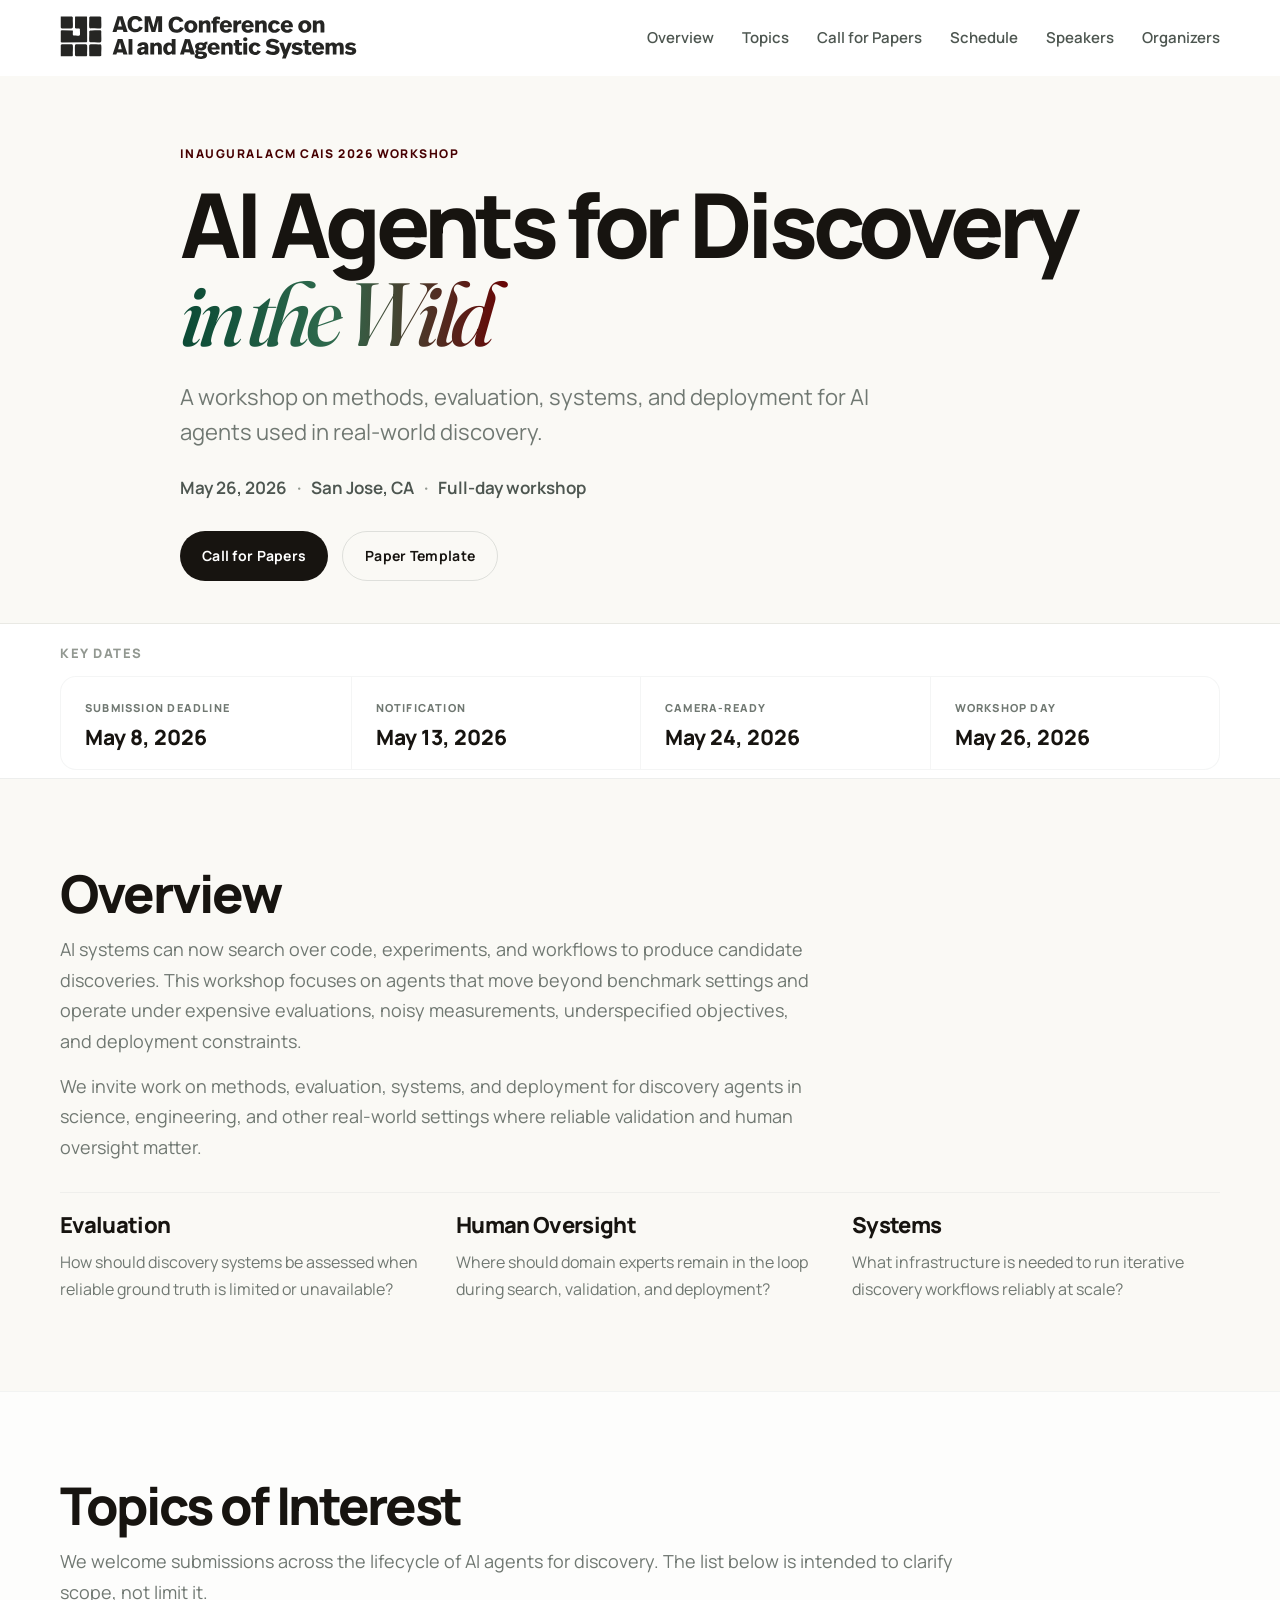
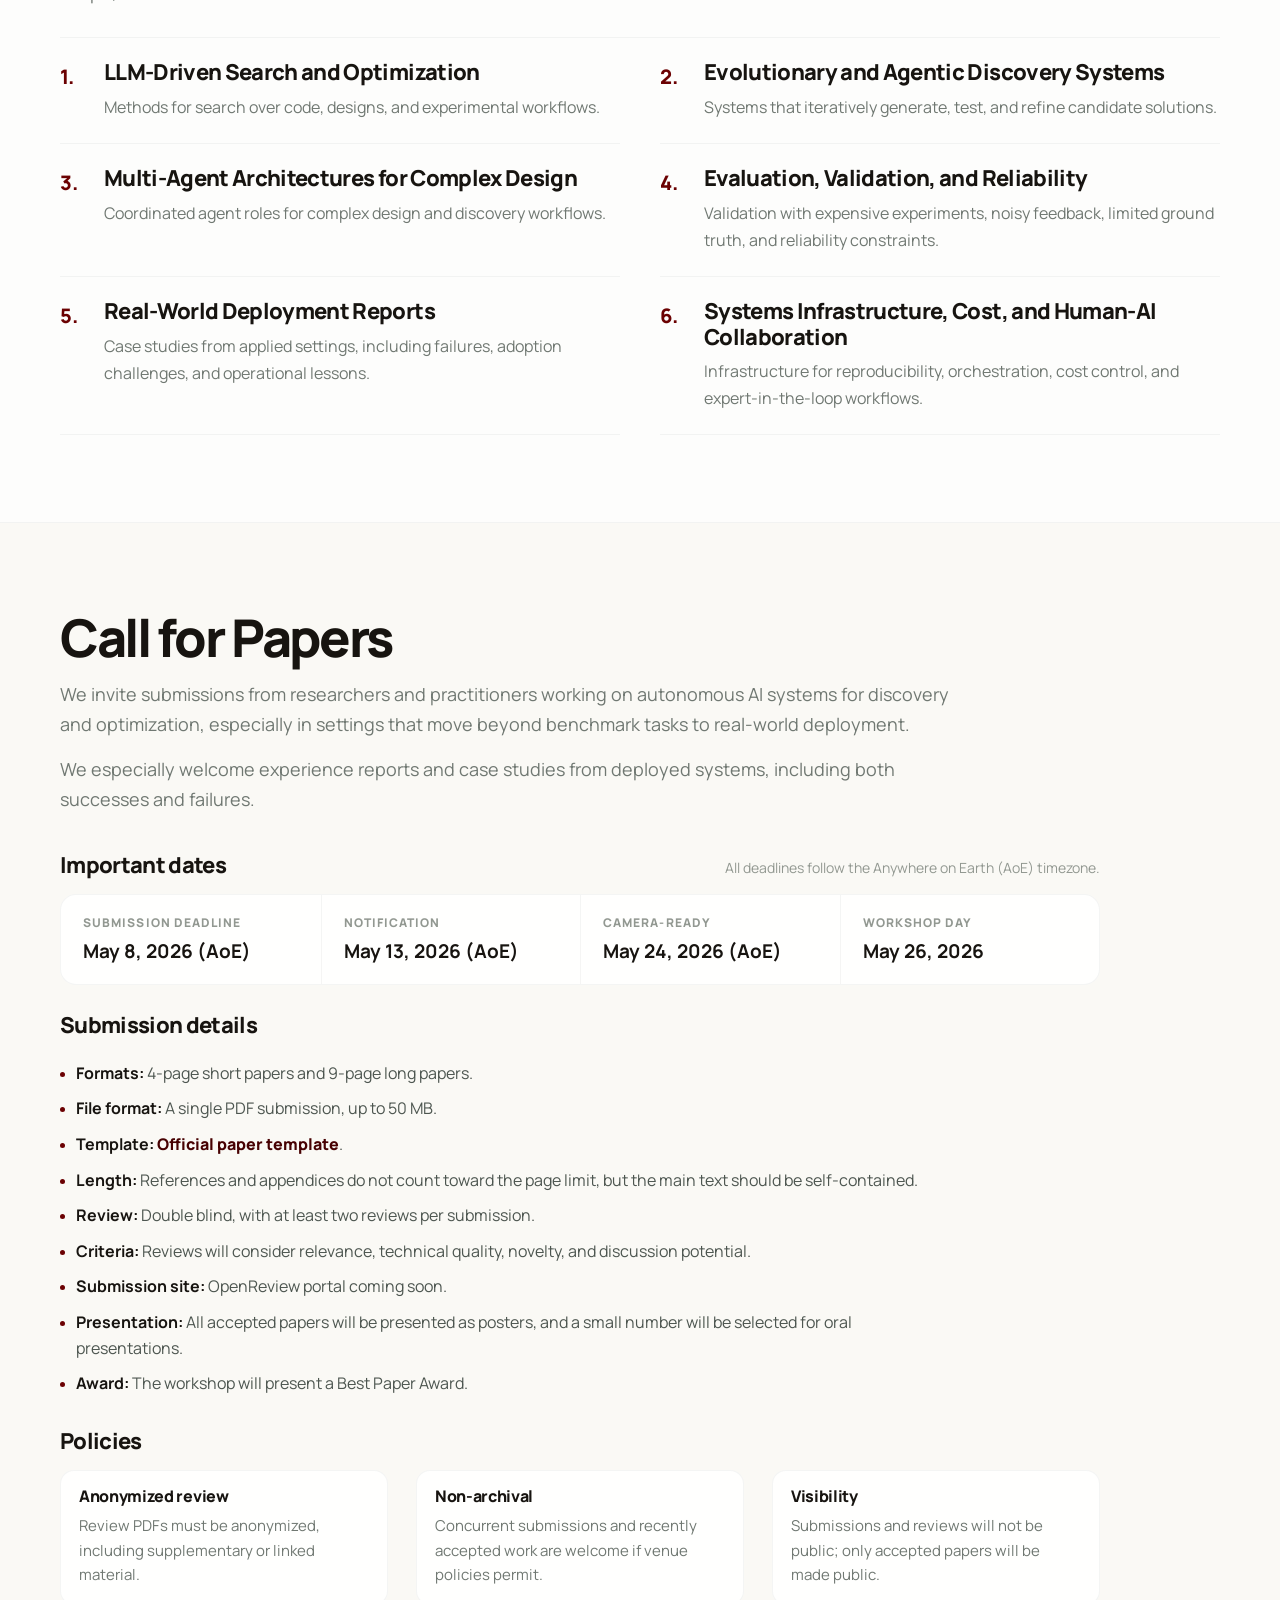
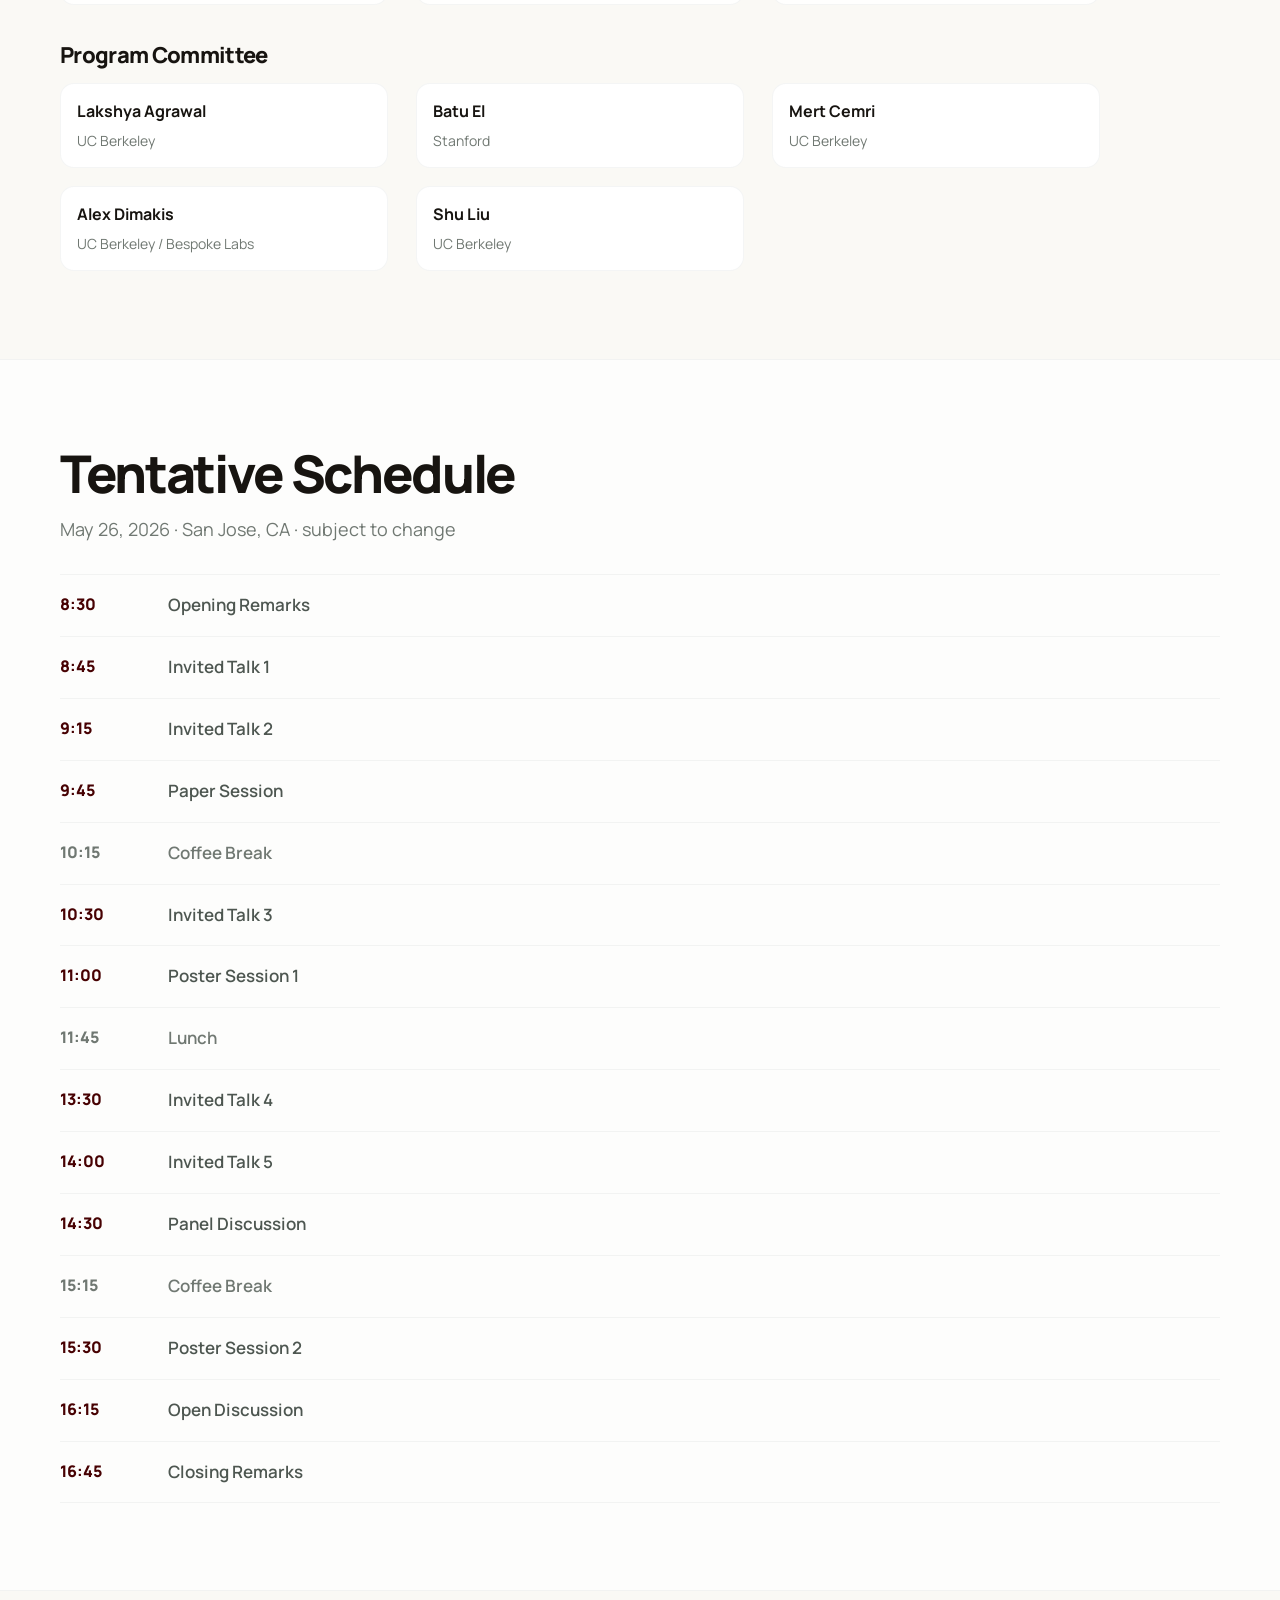
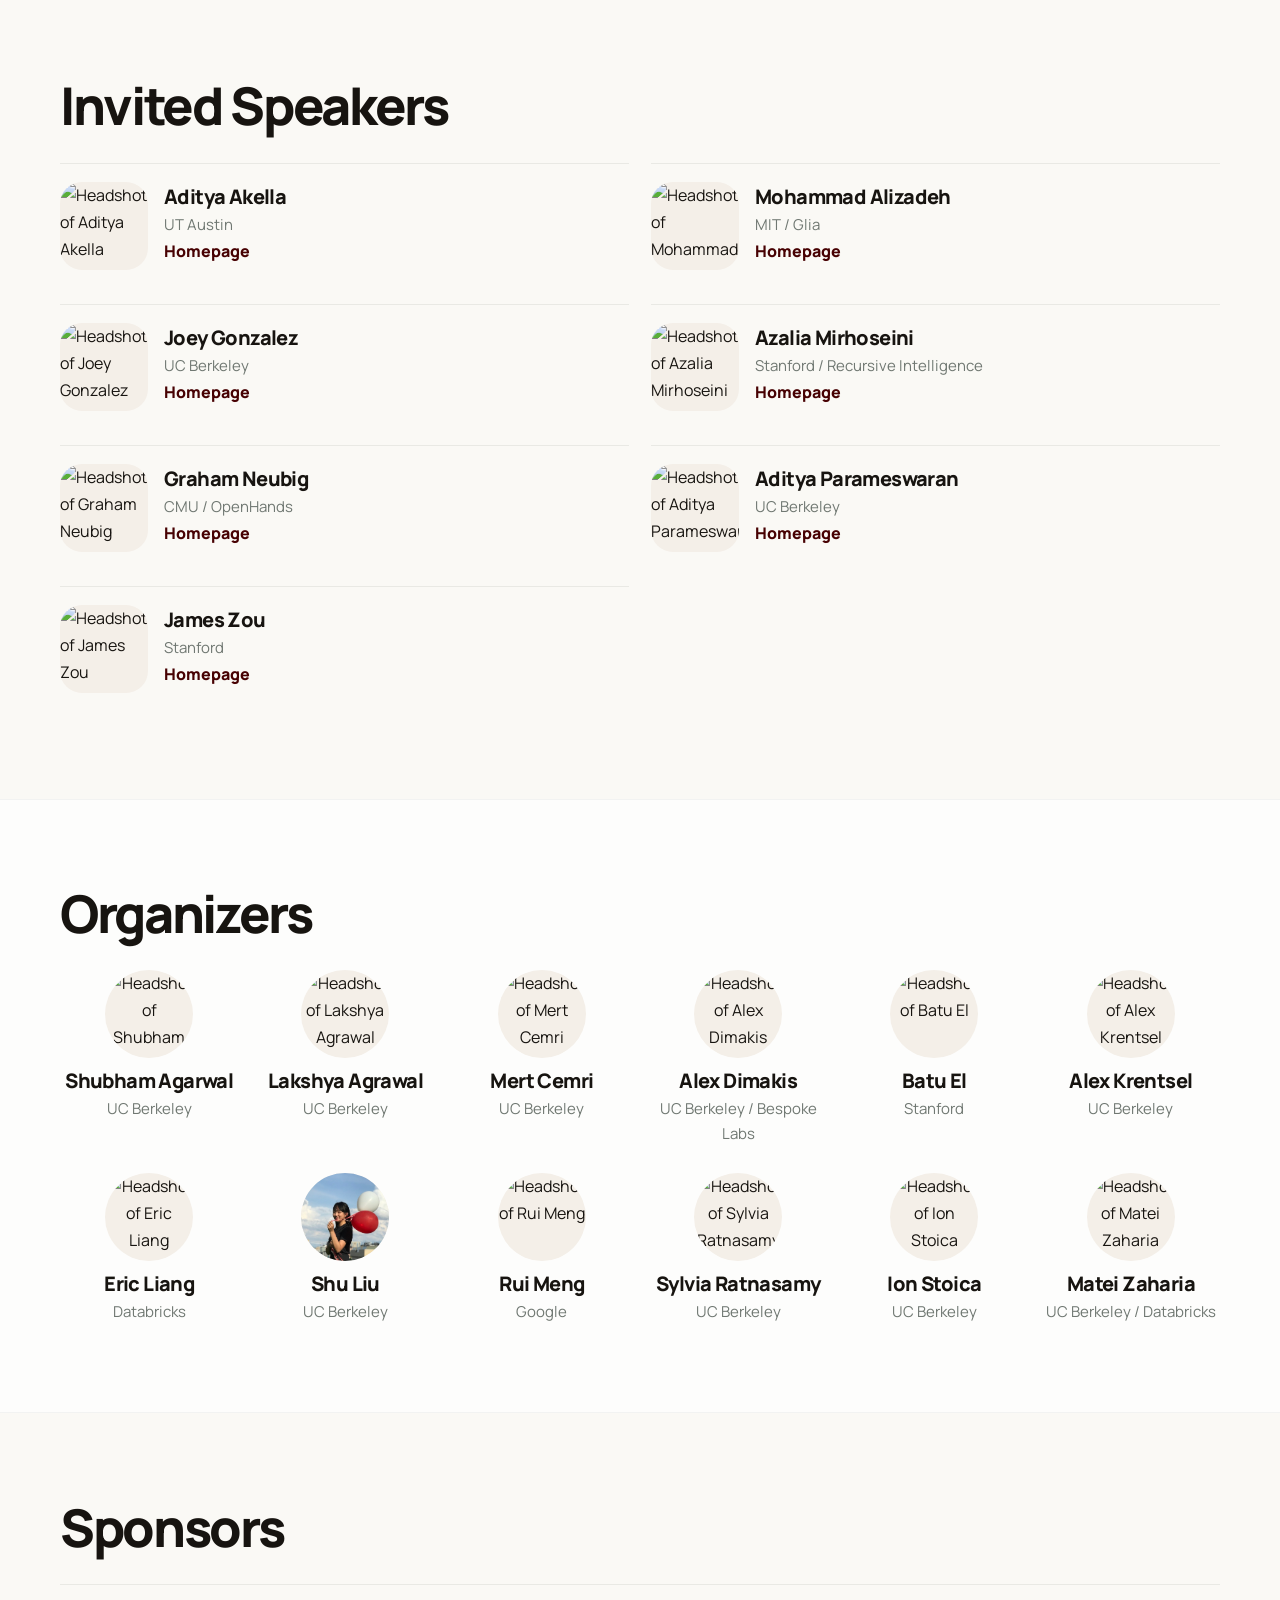
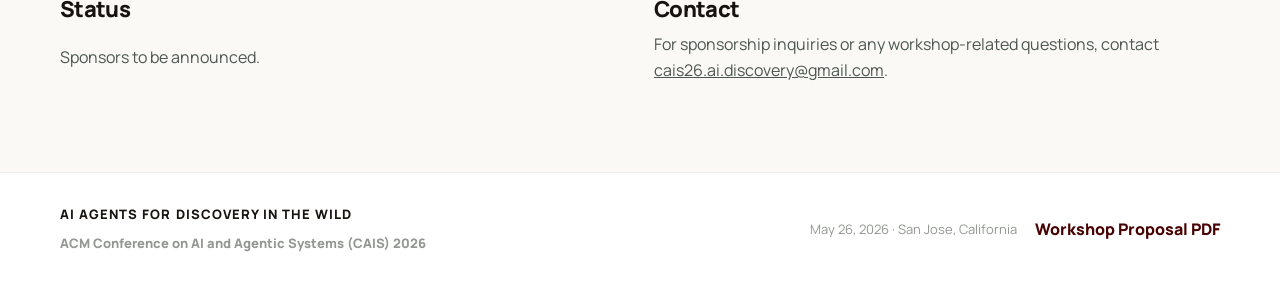
==== commit e54c37c7: "Polish dates, topics, and committee" ====
--- a/index.html
+++ b/index.html
@@ -109,33 +109,33 @@
     <div class="container section-block">
       <div class="section-copy section-copy-wide">
         <h2>Topics of Interest</h2>
-        <p>We welcome submissions across the lifecycle of AI agents for discovery. The list below is intended to clarify scope rather than restrict it.</p>
+        <p>We welcome submissions across the lifecycle of AI agents for discovery. The list below is intended to clarify scope, not limit it.</p>
       </div>
 
       <ol class="topic-list">
         <li>
-          <h3>Agentic Discovery Systems</h3>
-          <p>Design and evaluation of autonomous and multi-agent systems for discovery, including iterative refinement, evolutionary methods, and RL-guided search.</p>
-        </li>
-        <li>
-          <h3>Search and Optimization</h3>
-          <p>Search over code, algorithms, prompts, configurations, and designs, including LLM-guided and hybrid optimization workflows.</p>
-        </li>
-        <li>
-          <h3>Evaluation and Validation</h3>
-          <p>Evaluation under expensive simulations, noisy measurements, multi-objective tradeoffs, and requirements for safety, reliability, and trust.</p>
-        </li>
-        <li>
-          <h3>Real-World Deployment</h3>
-          <p>Experience reports and case studies from production or applied settings, including operational constraints, failure modes, and deployment lessons.</p>
-        </li>
-        <li>
-          <h3>Systems Infrastructure</h3>
-          <p>Reproducibility, orchestration, monitoring, cost management, and workflow integration.</p>
-        </li>
-        <li>
-          <h3>Scientific and Engineering Applications</h3>
-          <p>Applications in science, engineering, and other real-world domains where human oversight and domain expertise matter.</p>
+          <h3>LLM-Driven Search and Optimization</h3>
+          <p>Methods for search over code, designs, and experimental workflows.</p>
+        </li>
+        <li>
+          <h3>Evolutionary and Agentic Discovery Systems</h3>
+          <p>Systems that iteratively generate, test, and refine candidate solutions.</p>
+        </li>
+        <li>
+          <h3>Multi-Agent Architectures for Complex Design</h3>
+          <p>Coordinated agent roles for complex design and discovery workflows.</p>
+        </li>
+        <li>
+          <h3>Evaluation, Validation, and Reliability</h3>
+          <p>Validation with expensive experiments, noisy feedback, limited ground truth, and reliability constraints.</p>
+        </li>
+        <li>
+          <h3>Real-World Deployment Reports</h3>
+          <p>Case studies from applied settings, including failures, adoption challenges, and operational lessons.</p>
+        </li>
+        <li>
+          <h3>Systems Infrastructure, Cost, and Human-AI Collaboration</h3>
+          <p>Infrastructure for reproducibility, orchestration, cost control, and expert-in-the-loop workflows.</p>
         </li>
       </ol>
     </div>
@@ -211,12 +211,11 @@
         <div class="committee-block">
           <h3>Program Committee</h3>
           <div class="committee-list">
+            <div class="committee-person"><strong>Lakshya Agrawal</strong><span>UC Berkeley</span></div>
+            <div class="committee-person"><strong>Batu El</strong><span>Stanford</span></div>
+            <div class="committee-person"><strong>Mert Cemri</strong><span>UC Berkeley</span></div>
             <div class="committee-person"><strong>Alex Dimakis</strong><span>UC Berkeley / Bespoke Labs</span></div>
-            <div class="committee-person"><strong>Batu El</strong><span>Stanford</span></div>
-            <div class="committee-person"><strong>Eric Liang</strong><span>Databricks</span></div>
             <div class="committee-person"><strong>Shu Liu</strong><span>UC Berkeley</span></div>
-            <div class="committee-person"><strong>Rui Meng</strong><span>Google</span></div>
-            <div class="committee-person"><strong>Melissa Pan</strong><span>UC Berkeley</span></div>
           </div>
         </div>
       </div>
@@ -445,7 +444,7 @@
         </article>
         <article class="support-card">
           <h3>Contact</h3>
-          <p>For sponsorship inquiries or any workshop-related questions, contact <a href="mailto:cais26-ai-discovery@gmail.com">cais26-ai-discovery@gmail.com</a>.</p>
+          <p>For sponsorship inquiries or any workshop-related questions, contact <a href="mailto:cais26.ai.discovery@gmail.com">cais26.ai.discovery@gmail.com</a>.</p>
         </article>
       </div>
     </div>
--- a/style.css
+++ b/style.css
@@ -13,8 +13,8 @@
   --ink-2: #4d5650;
   --ink-3: #707872;
   --ink-4: #929891;
-  --accent: #06402b;
-  --accent-deep: #03281b;
+  --accent: #6b0102;
+  --accent-deep: #470102;
   --border: rgba(77, 86, 80, 0.1);
   --border-strong: rgba(77, 86, 80, 0.16);
   --border-soft: rgba(77, 86, 80, 0.06);
@@ -155,18 +155,33 @@
 }
 
 #hero h1 {
-  max-width: 860px;
+  max-width: 900px;
   font-size: clamp(50px, 7vw, 92px);
-  line-height: 0.96;
+  line-height: 0.98;
   letter-spacing: -0.06em;
   font-weight: 800;
+  overflow: visible;
 }
 
 #hero h1 em {
+  display: inline-block;
+  padding-right: 0.12em;
   font-family: var(--serif);
   font-style: italic;
   font-weight: 500;
-  color: var(--accent);
+  background: linear-gradient(90deg, #0b4a35 0%, #2f6a4d 46%, #6b0102 100%);
+  background-repeat: no-repeat;
+  background-size: 100% 100%;
+  -webkit-background-clip: text;
+  background-clip: text;
+  color: transparent;
+  -webkit-text-fill-color: transparent;
+}
+
+#hero h1 em::after {
+  content: "";
+  display: inline-block;
+  width: 0.16em;
 }
 
 .hero-tagline {
@@ -181,10 +196,10 @@
   display: flex;
   flex-wrap: wrap;
   gap: 10px;
-  margin-top: 22px;
+  margin-top: 24px;
   color: var(--ink-2);
-  font-size: 16px;
-  font-weight: 600;
+  font-size: 17px;
+  font-weight: 650;
 }
 
 .meta-sep {
@@ -242,15 +257,18 @@
 }
 
 .dates-wrap {
-  padding: 16px 0 0;
+  padding: 18px 0 8px;
 }
 
 .dates-grid {
   display: grid;
   grid-template-columns: repeat(4, minmax(0, 1fr));
   gap: 0;
-  margin-top: 10px;
-  border-top: 1px solid var(--border);
+  margin-top: 12px;
+  background: var(--panel-strong);
+  border: 1px solid var(--border-soft);
+  border-radius: 16px;
+  overflow: hidden;
 }
 
 .dates-heading {
@@ -262,16 +280,16 @@
 }
 
 .date-item {
-  padding: 20px 24px;
-  border-left: 1px solid var(--border);
+  padding: 22px 24px 20px;
+  border-left: 1px solid var(--border-soft);
 }
 
 .date-item:first-child { border-left: 0; }
 
 .date-label {
   display: block;
-  color: var(--ink-4);
-  font-size: 12px;
+  color: var(--ink-3);
+  font-size: 11px;
   font-weight: 800;
   letter-spacing: 0.11em;
   text-transform: uppercase;
@@ -279,10 +297,11 @@
 
 .date-value {
   display: block;
-  margin-top: 6px;
+  margin-top: 7px;
   color: var(--ink);
-  font-size: 18px;
-  font-weight: 700;
+  font-size: 21px;
+  line-height: 1.15;
+  font-weight: 800;
 }
 
 main section {
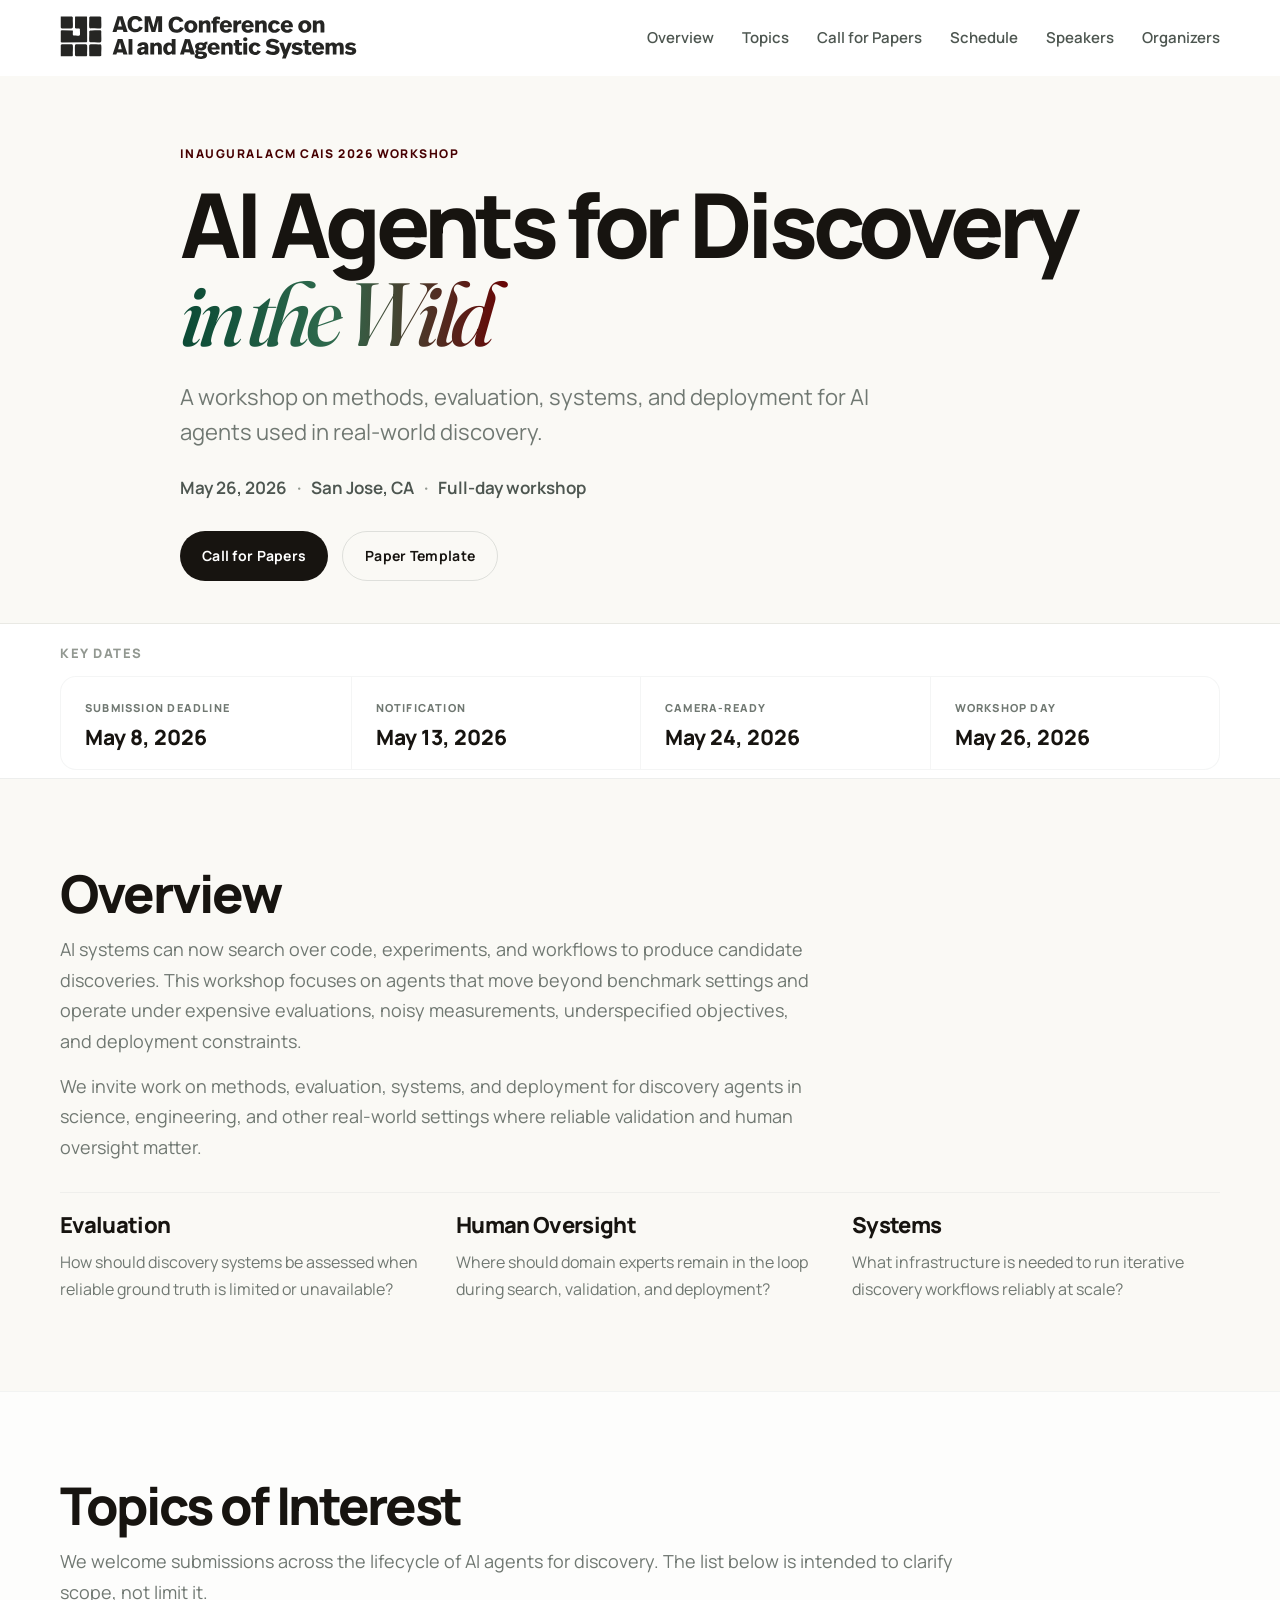
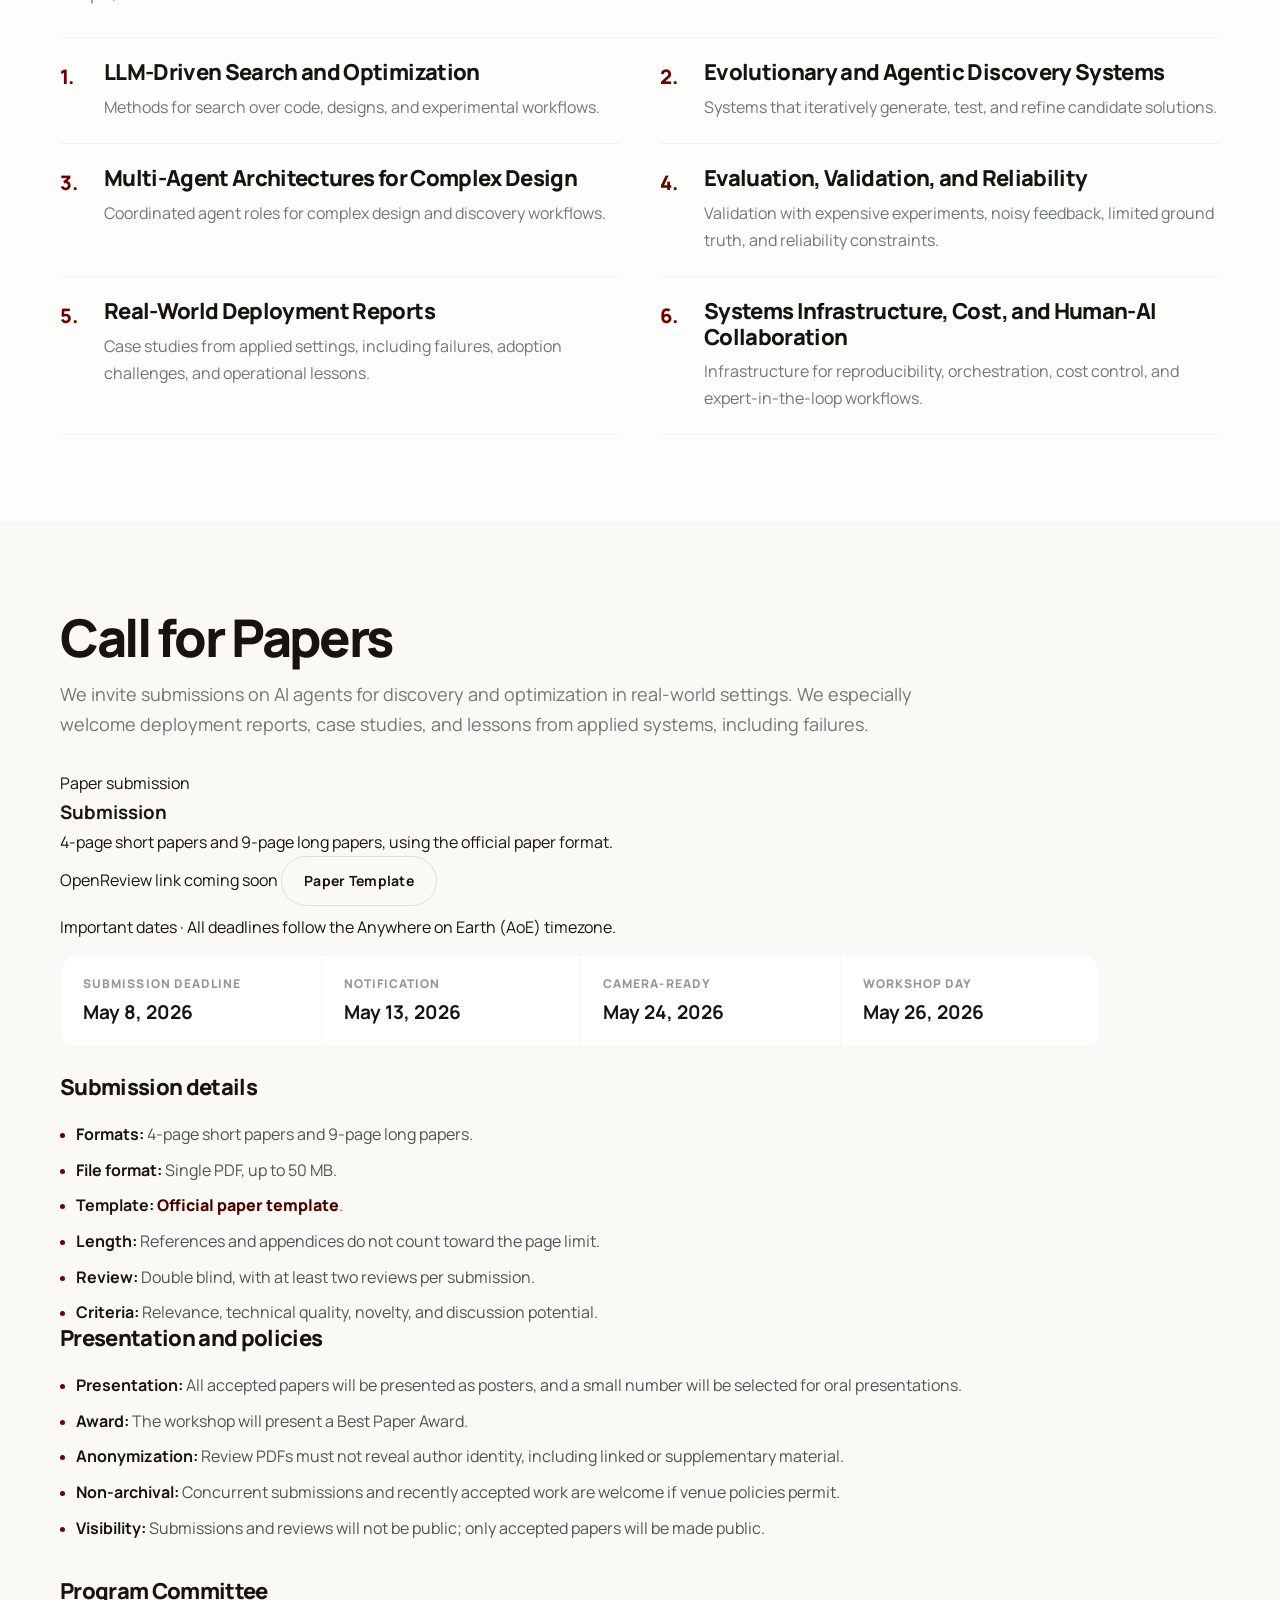
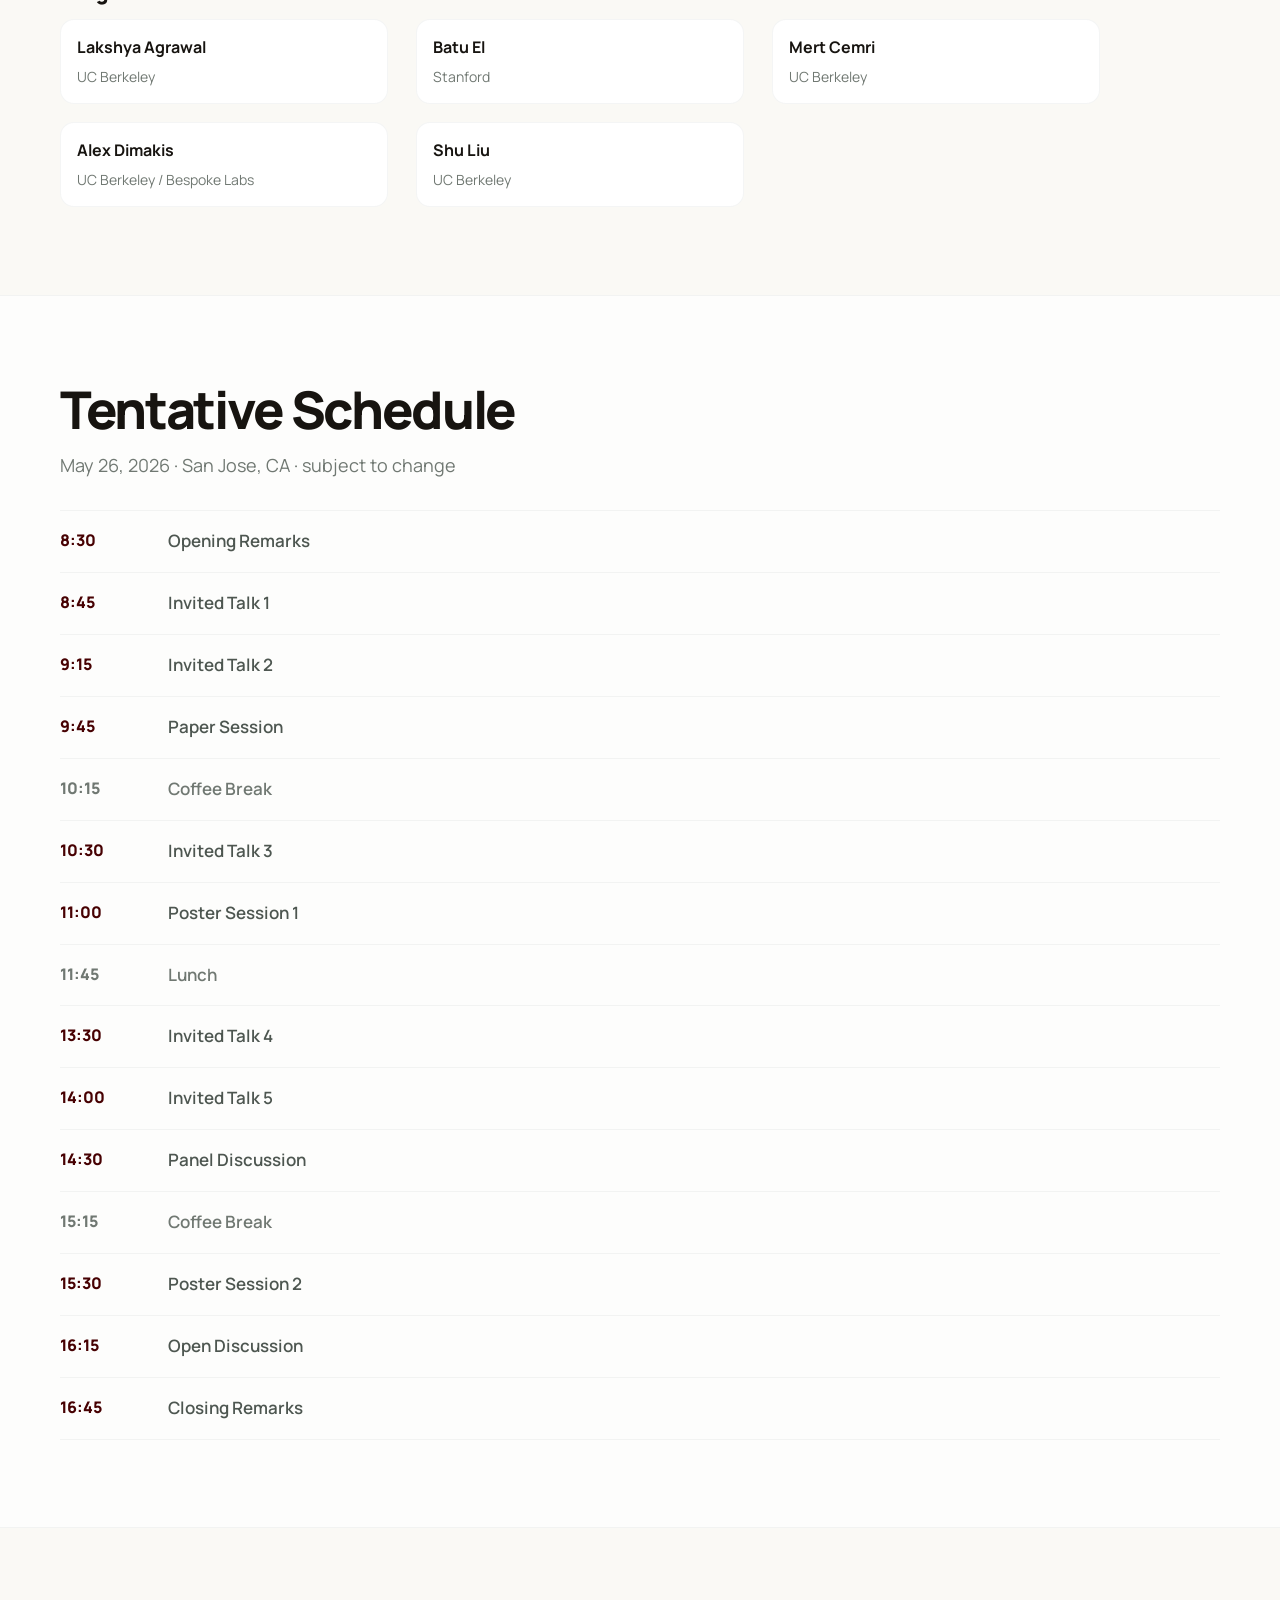
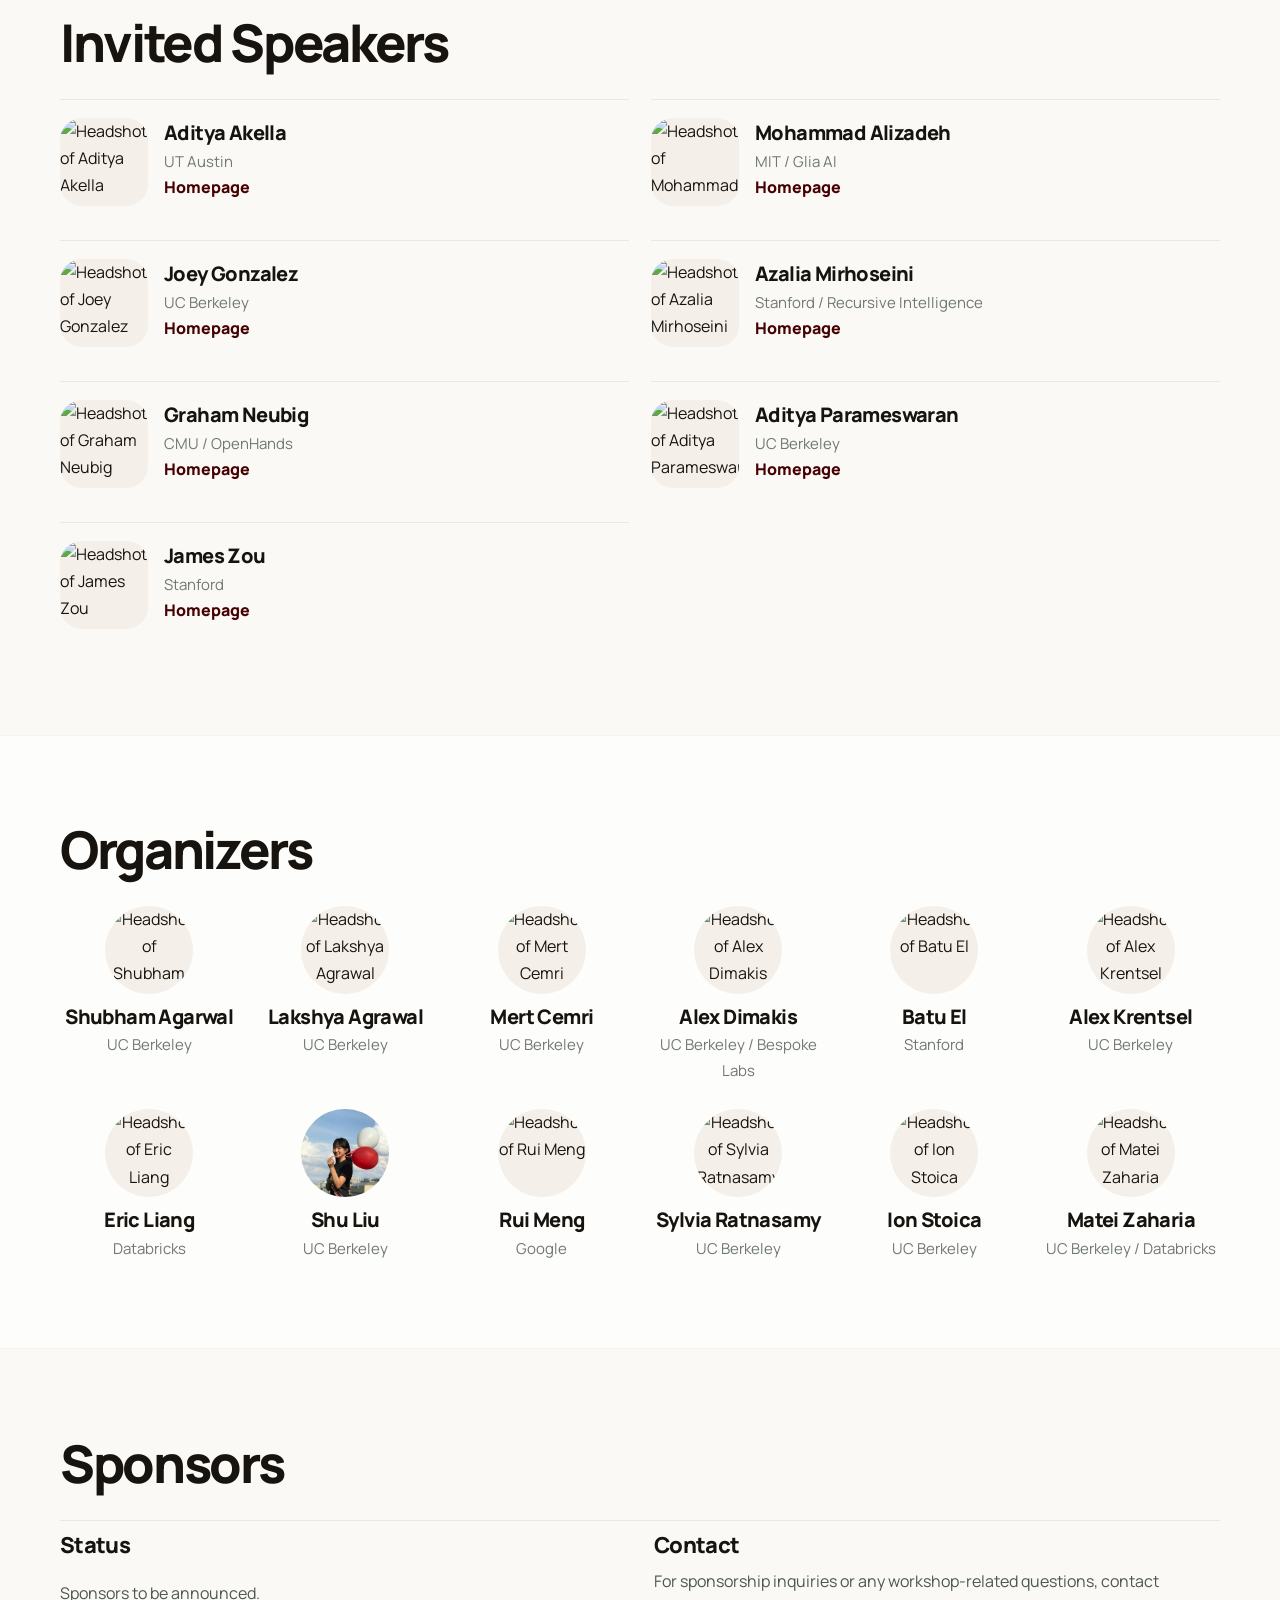
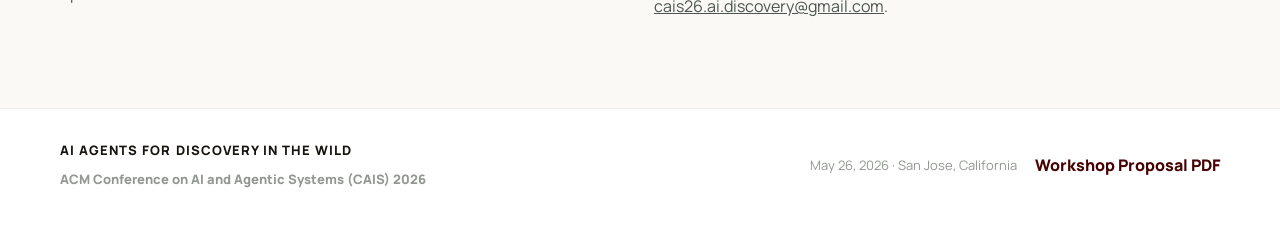
==== commit 0648d532: "Fix Glia AI affiliation" ====
--- a/index.html
+++ b/index.html
@@ -145,67 +145,66 @@
     <div class="container section-block">
       <div class="section-copy section-copy-wide">
         <h2>Call for Papers</h2>
-        <p>We invite submissions from researchers and practitioners working on autonomous AI systems for discovery and optimization, especially in settings that move beyond benchmark tasks to real-world deployment.</p>
-        <p>We especially welcome experience reports and case studies from deployed systems, including both successes and failures.</p>
+        <p>We invite submissions on AI agents for discovery and optimization in real-world settings. We especially welcome deployment reports, case studies, and lessons from applied systems, including failures.</p>
       </div>
 
       <div class="cfp-shell">
-        <div class="cfp-dates">
-          <div class="cfp-dates-head">
-            <h3>Important dates</h3>
-            <p>All deadlines follow the Anywhere on Earth (AoE) timezone.</p>
-          </div>
-          <div class="cfp-dates-grid">
-            <div class="cfp-date-item">
-              <span class="cfp-date-label">Submission deadline</span>
-              <strong>May 8, 2026 (AoE)</strong>
+        <article class="cfp-portal">
+          <div class="cfp-portal-copy">
+            <p class="cfp-eyebrow">Paper submission</p>
+            <h3>Submission</h3>
+            <p>4-page short papers and 9-page long papers, using the official paper format.</p>
+          </div>
+          <div class="cfp-portal-actions">
+            <span class="portal-status" aria-disabled="true">OpenReview link coming soon</span>
+            <a href="https://media.neurips.cc/Conferences/NeurIPS2026/Formatting_Instructions_For_NeurIPS_2026.zip" class="button button-secondary" target="_blank" rel="noreferrer">Paper Template</a>
+          </div>
+          <div class="cfp-dates">
+            <p class="cfp-dates-note">Important dates · All deadlines follow the Anywhere on Earth (AoE) timezone.</p>
+            <div class="cfp-dates-grid">
+              <div class="cfp-date-item">
+                <span class="cfp-date-label">Submission deadline</span>
+                <strong>May 8, 2026</strong>
+              </div>
+              <div class="cfp-date-item">
+                <span class="cfp-date-label">Notification</span>
+                <strong>May 13, 2026</strong>
+              </div>
+              <div class="cfp-date-item">
+                <span class="cfp-date-label">Camera-ready</span>
+                <strong>May 24, 2026</strong>
+              </div>
+              <div class="cfp-date-item">
+                <span class="cfp-date-label">Workshop day</span>
+                <strong>May 26, 2026</strong>
+              </div>
             </div>
-            <div class="cfp-date-item">
-              <span class="cfp-date-label">Notification</span>
-              <strong>May 13, 2026 (AoE)</strong>
-            </div>
-            <div class="cfp-date-item">
-              <span class="cfp-date-label">Camera-ready</span>
-              <strong>May 24, 2026 (AoE)</strong>
-            </div>
-            <div class="cfp-date-item">
-              <span class="cfp-date-label">Workshop day</span>
-              <strong>May 26, 2026</strong>
-            </div>
-          </div>
-        </div>
-
-        <article class="cfp-pane cfp-pane-main">
-          <h3>Submission details</h3>
-          <ul class="detail-list">
-            <li><strong>Formats:</strong> 4-page short papers and 9-page long papers.</li>
-            <li><strong>File format:</strong> A single PDF submission, up to 50 MB.</li>
-            <li><strong>Template:</strong> <a href="https://media.neurips.cc/Conferences/NeurIPS2026/Formatting_Instructions_For_NeurIPS_2026.zip" target="_blank" rel="noreferrer">Official paper template</a>.</li>
-            <li><strong>Length:</strong> References and appendices do not count toward the page limit, but the main text should be self-contained.</li>
-            <li><strong>Review:</strong> Double blind, with at least two reviews per submission.</li>
-            <li><strong>Criteria:</strong> Reviews will consider relevance, technical quality, novelty, and discussion potential.</li>
-            <li><strong>Submission site:</strong> OpenReview portal coming soon.</li>
-            <li><strong>Presentation:</strong> All accepted papers will be presented as posters, and a small number will be selected for oral presentations.</li>
-            <li><strong>Award:</strong> The workshop will present a Best Paper Award.</li>
-          </ul>
-        </article>
-
-        <div class="policy-section">
-          <h3>Policies</h3>
-          <div class="policy-grid">
-            <article class="policy-item">
-              <h4>Anonymized review</h4>
-              <p>Review PDFs must be anonymized, including supplementary or linked material.</p>
-            </article>
-            <article class="policy-item">
-              <h4>Non-archival</h4>
-              <p>Concurrent submissions and recently accepted work are welcome if venue policies permit.</p>
-            </article>
-            <article class="policy-item">
-              <h4>Visibility</h4>
-              <p>Submissions and reviews will not be public; only accepted papers will be made public.</p>
-            </article>
-          </div>
+          </div>
+        </article>
+
+        <div class="cfp-grid">
+          <article class="cfp-pane">
+            <h3>Submission details</h3>
+            <ul class="detail-list">
+              <li><strong>Formats:</strong> 4-page short papers and 9-page long papers.</li>
+              <li><strong>File format:</strong> Single PDF, up to 50 MB.</li>
+              <li><strong>Template:</strong> <a href="https://media.neurips.cc/Conferences/NeurIPS2026/Formatting_Instructions_For_NeurIPS_2026.zip" target="_blank" rel="noreferrer">Official paper template</a>.</li>
+              <li><strong>Length:</strong> References and appendices do not count toward the page limit.</li>
+              <li><strong>Review:</strong> Double blind, with at least two reviews per submission.</li>
+              <li><strong>Criteria:</strong> Relevance, technical quality, novelty, and discussion potential.</li>
+            </ul>
+          </article>
+
+          <article class="cfp-pane">
+            <h3>Presentation and policies</h3>
+            <ul class="detail-list">
+              <li><strong>Presentation:</strong> All accepted papers will be presented as posters, and a small number will be selected for oral presentations.</li>
+              <li><strong>Award:</strong> The workshop will present a Best Paper Award.</li>
+              <li><strong>Anonymization:</strong> Review PDFs must not reveal author identity, including linked or supplementary material.</li>
+              <li><strong>Non-archival:</strong> Concurrent submissions and recently accepted work are welcome if venue policies permit.</li>
+              <li><strong>Visibility:</strong> Submissions and reviews will not be public; only accepted papers will be made public.</li>
+            </ul>
+          </article>
         </div>
 
         <div class="committee-block">
@@ -313,7 +312,7 @@
           <img src="assets/speakers/mohammad-alizadeh.jpg" alt="Headshot of Mohammad Alizadeh" loading="eager">
           <div class="speaker-card-body">
             <h3>Mohammad Alizadeh</h3>
-            <p>MIT / Glia</p>
+            <p>MIT / Glia AI</p>
             <a href="https://people.csail.mit.edu/alizadeh/" target="_blank" rel="noreferrer">Homepage</a>
           </div>
         </article>
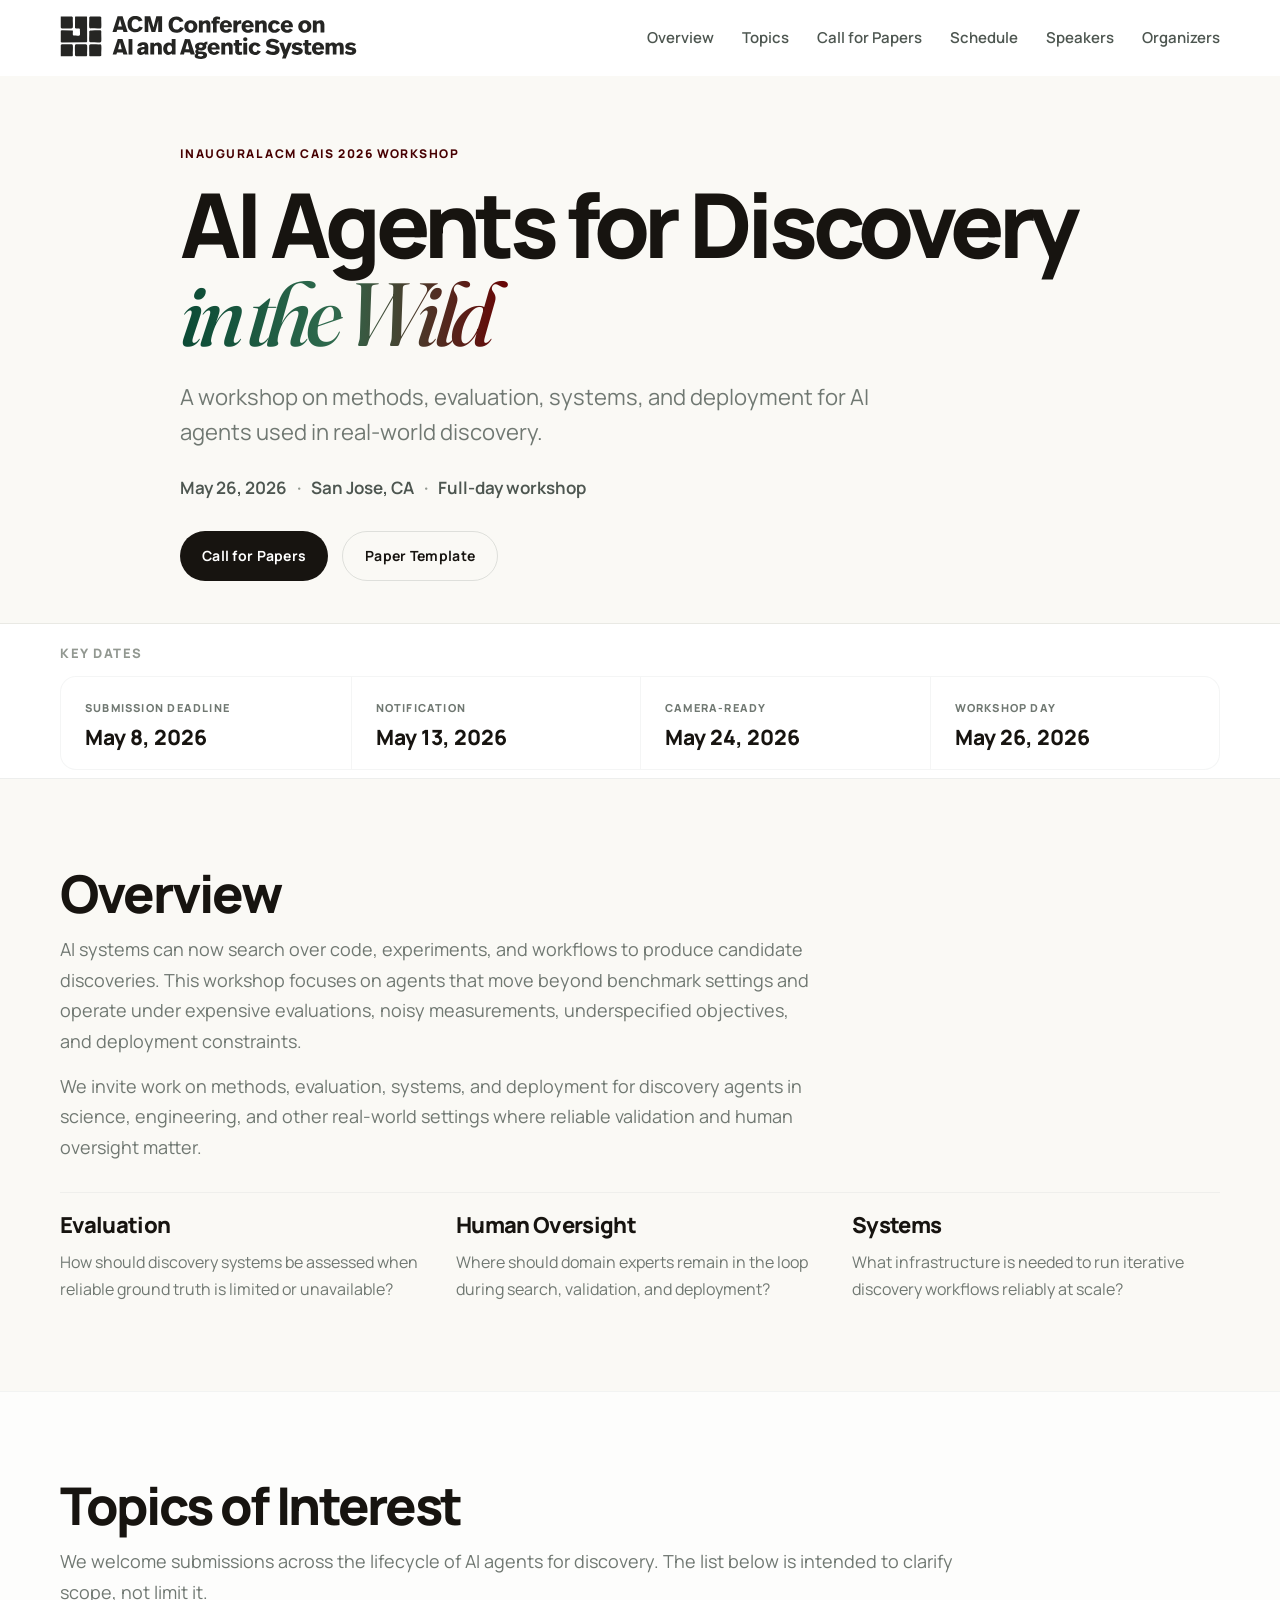
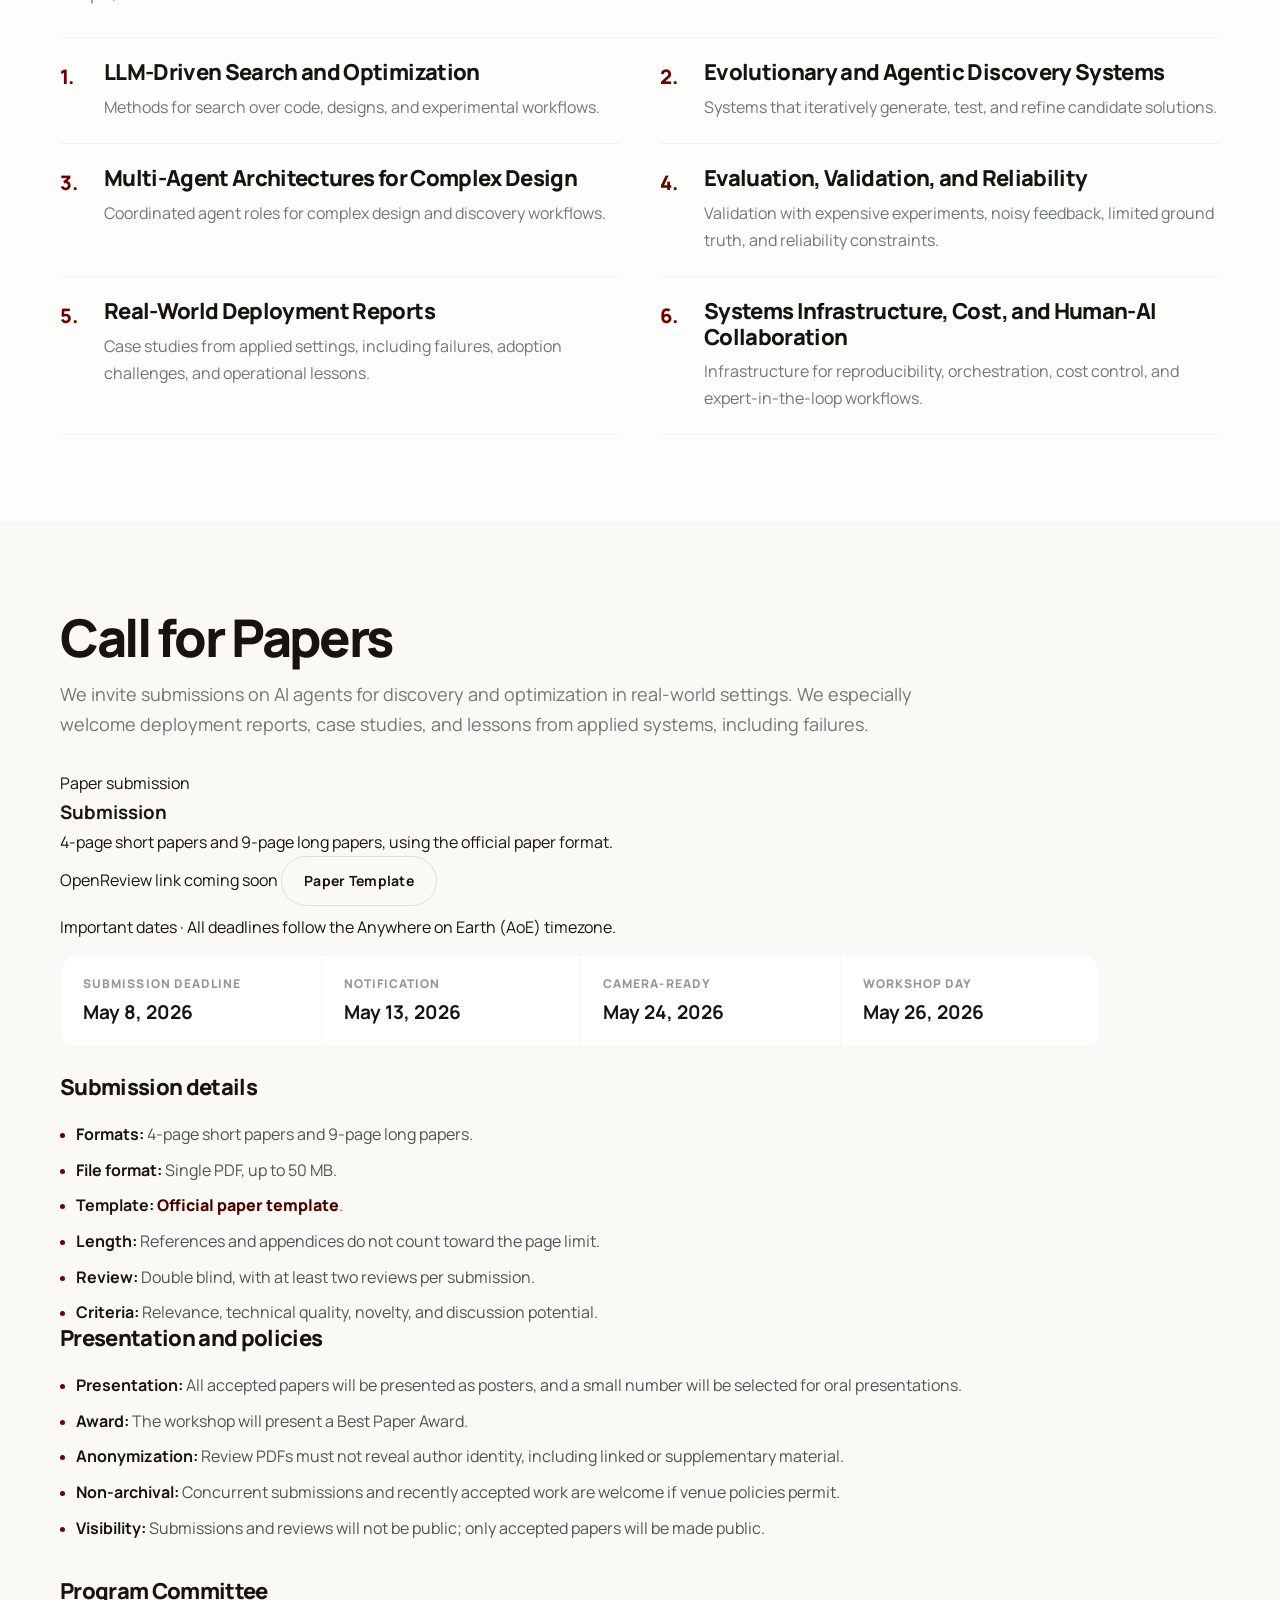
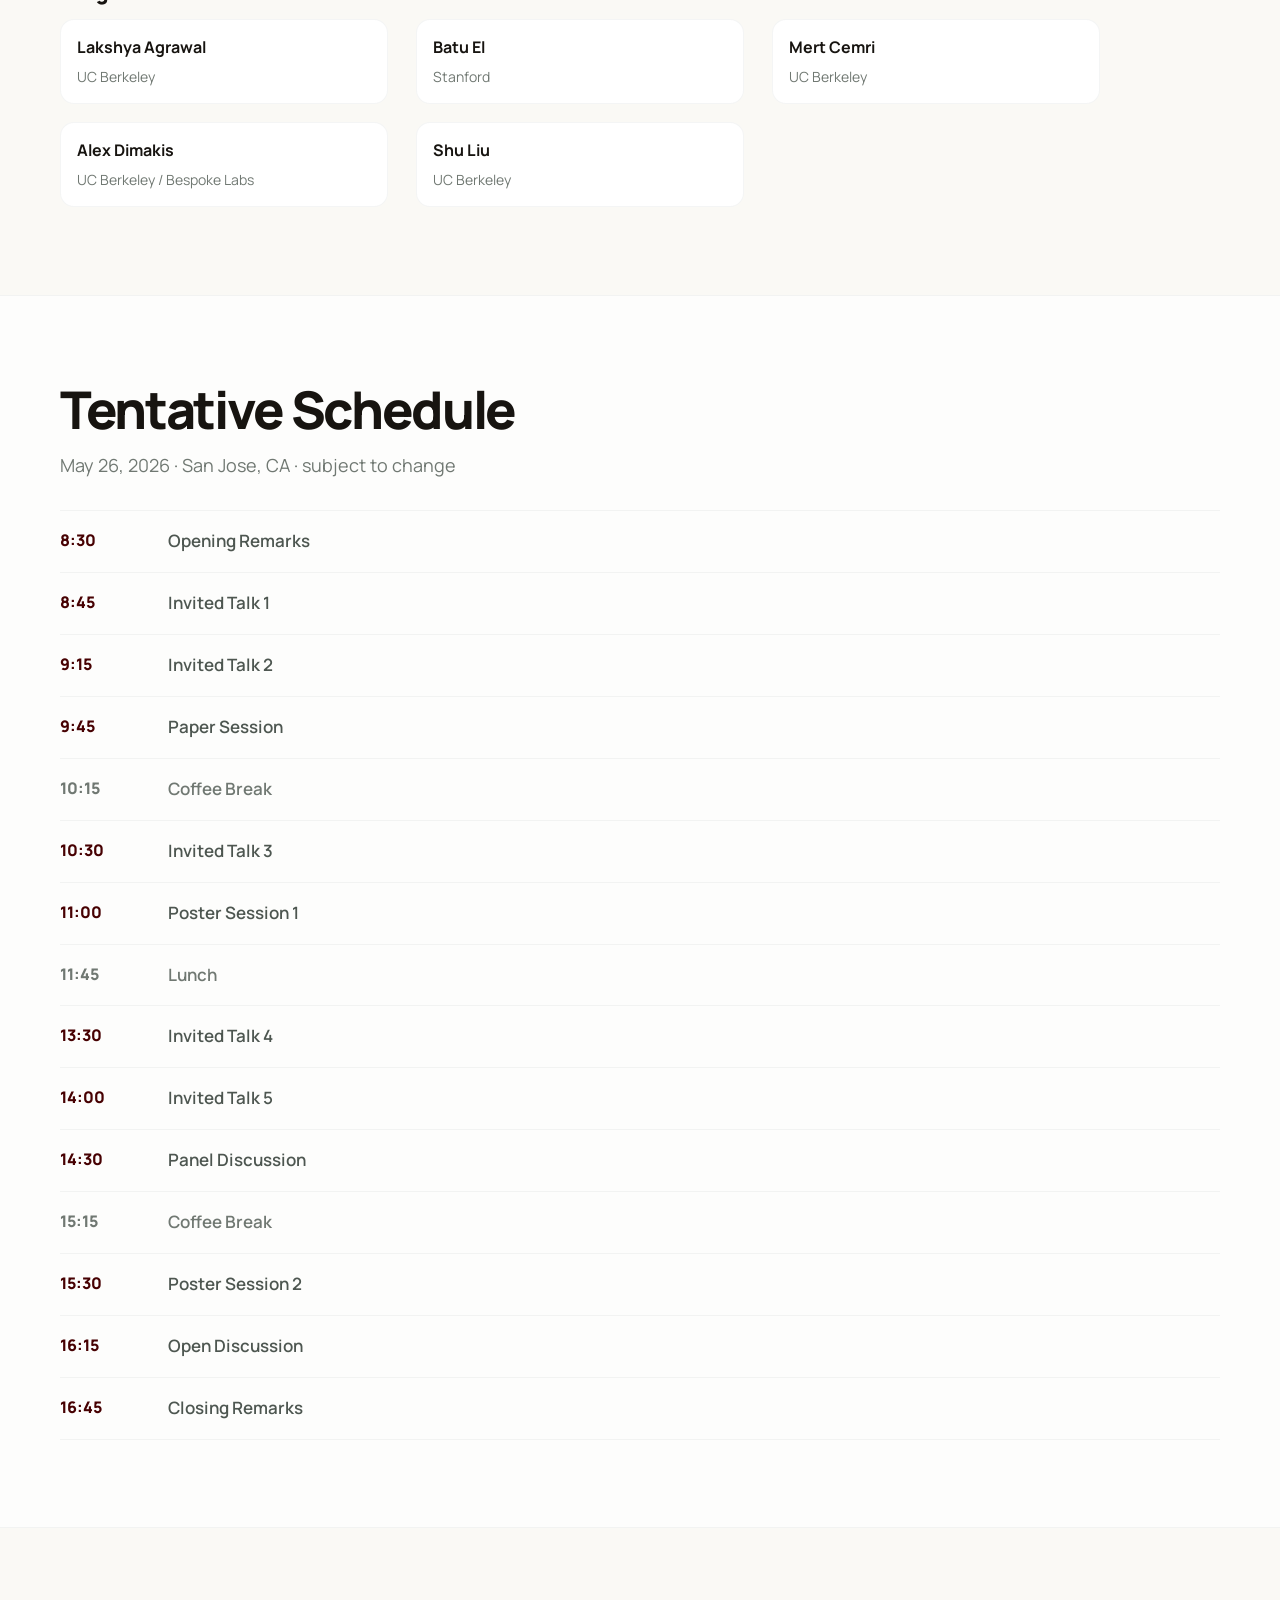
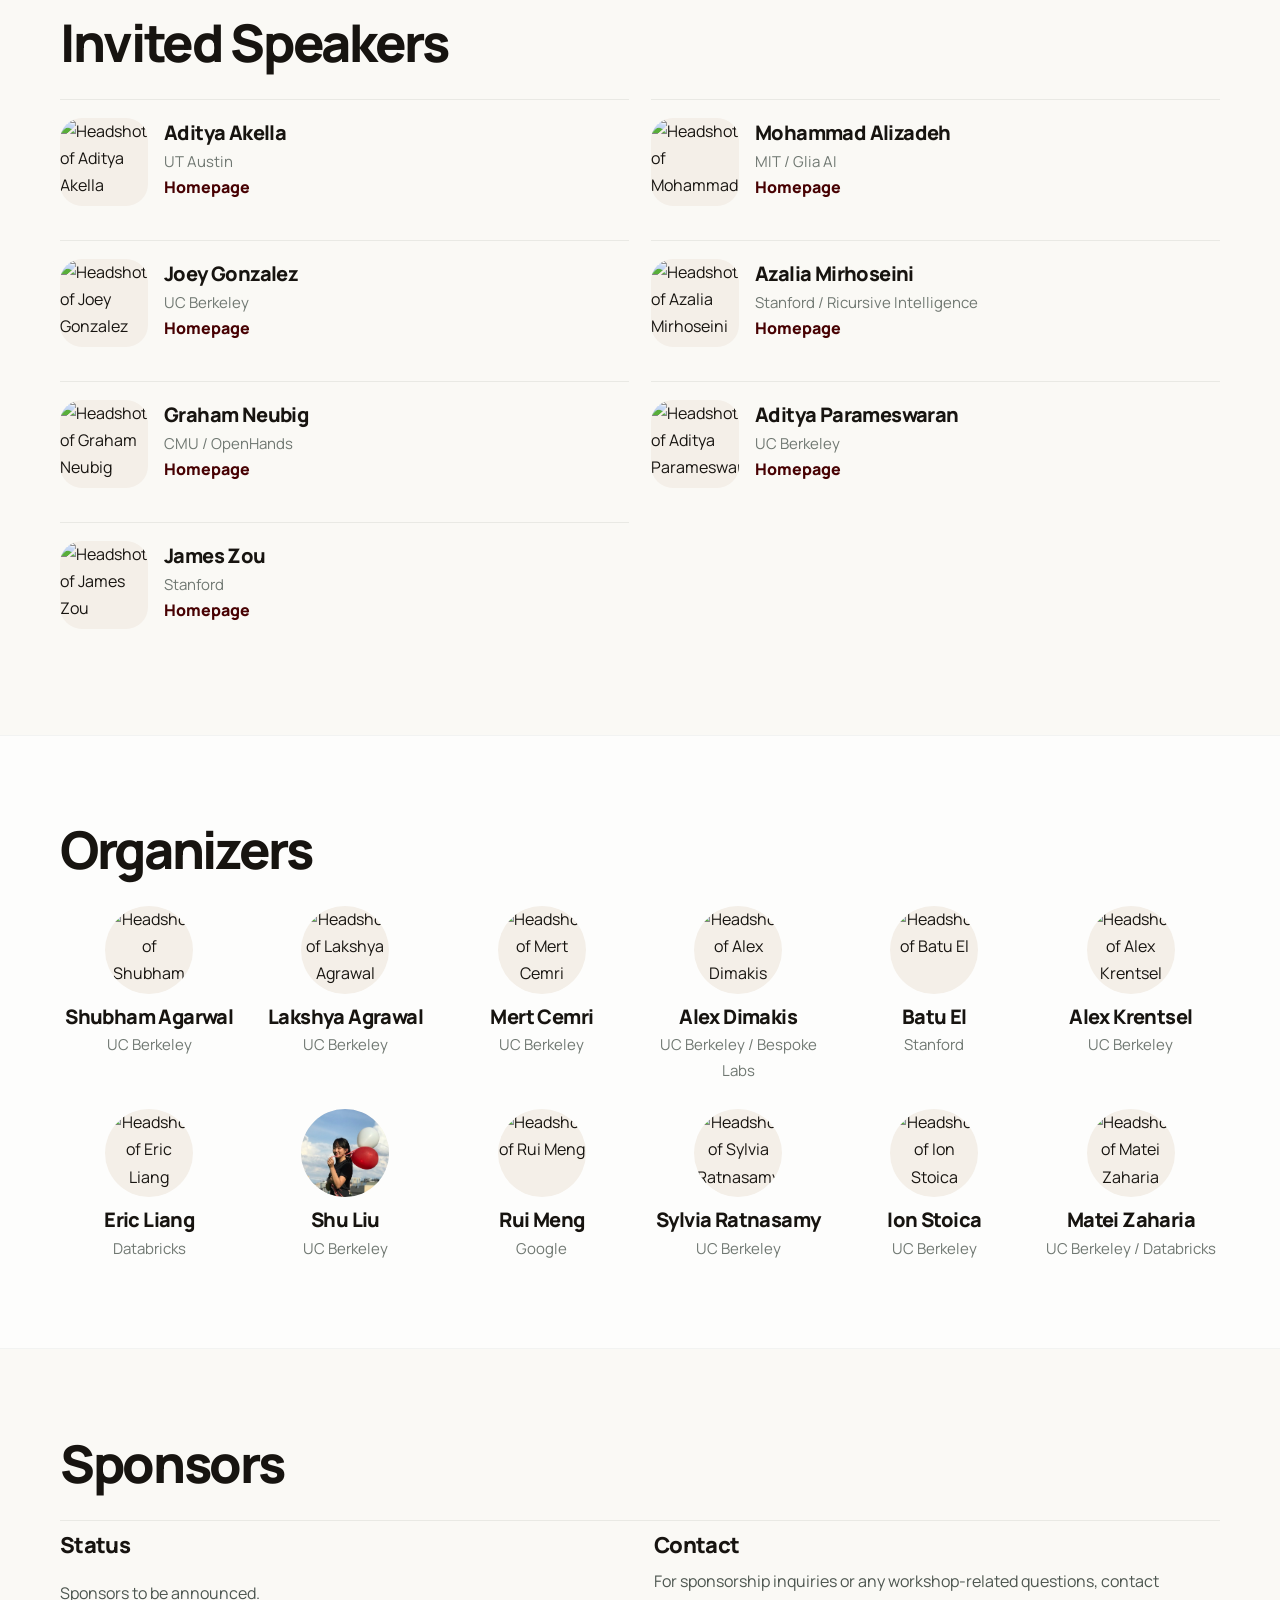
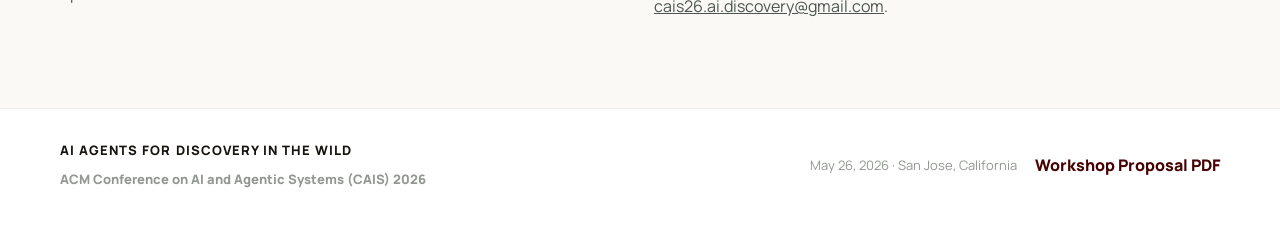
==== commit a3ee6b2e: "Fix Azalia affiliation spelling" ====
--- a/index.html
+++ b/index.html
@@ -328,7 +328,7 @@
           <img src="assets/speakers/azalia-mirhoseini.jpg" alt="Headshot of Azalia Mirhoseini" loading="eager">
           <div class="speaker-card-body">
             <h3>Azalia Mirhoseini</h3>
-            <p>Stanford / Recursive Intelligence</p>
+            <p>Stanford / Ricursive Intelligence</p>
             <a href="https://www.cs.stanford.edu/people/azalia-mirhoseini" target="_blank" rel="noreferrer">Homepage</a>
           </div>
         </article>
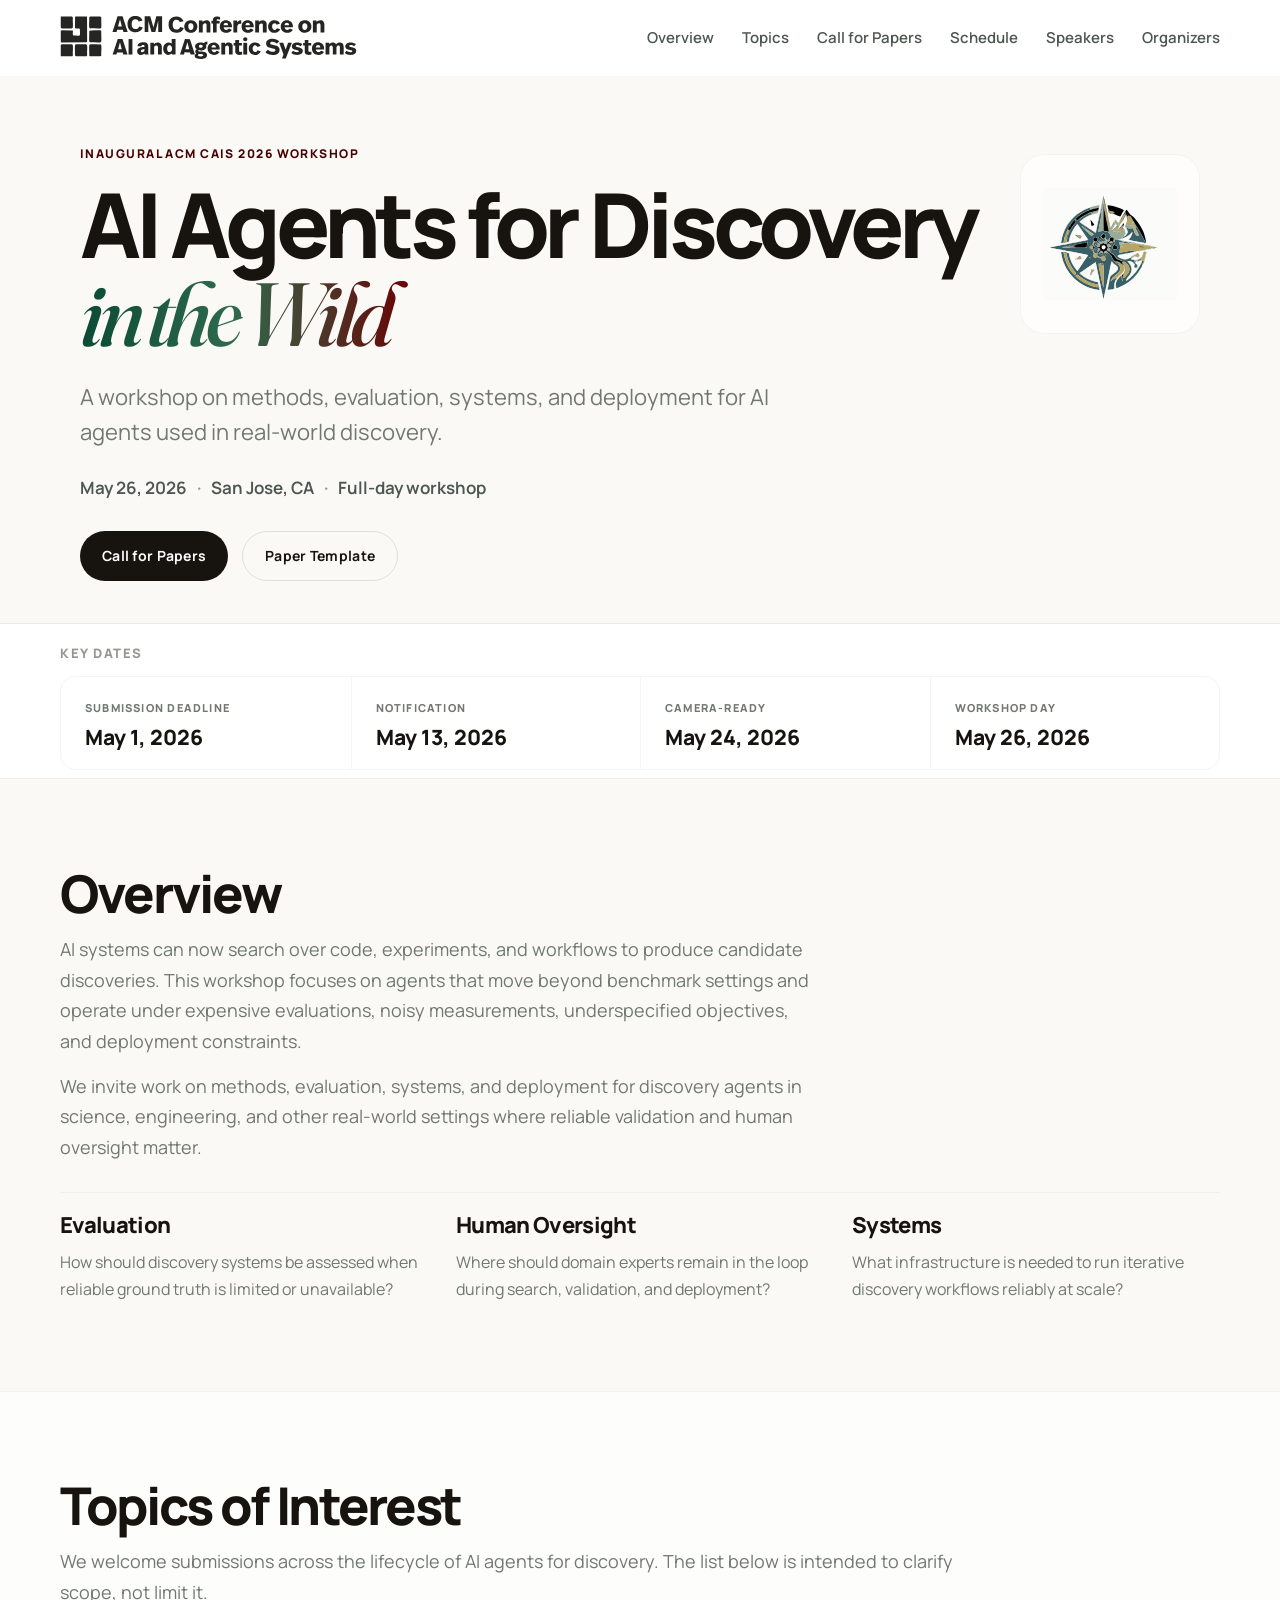
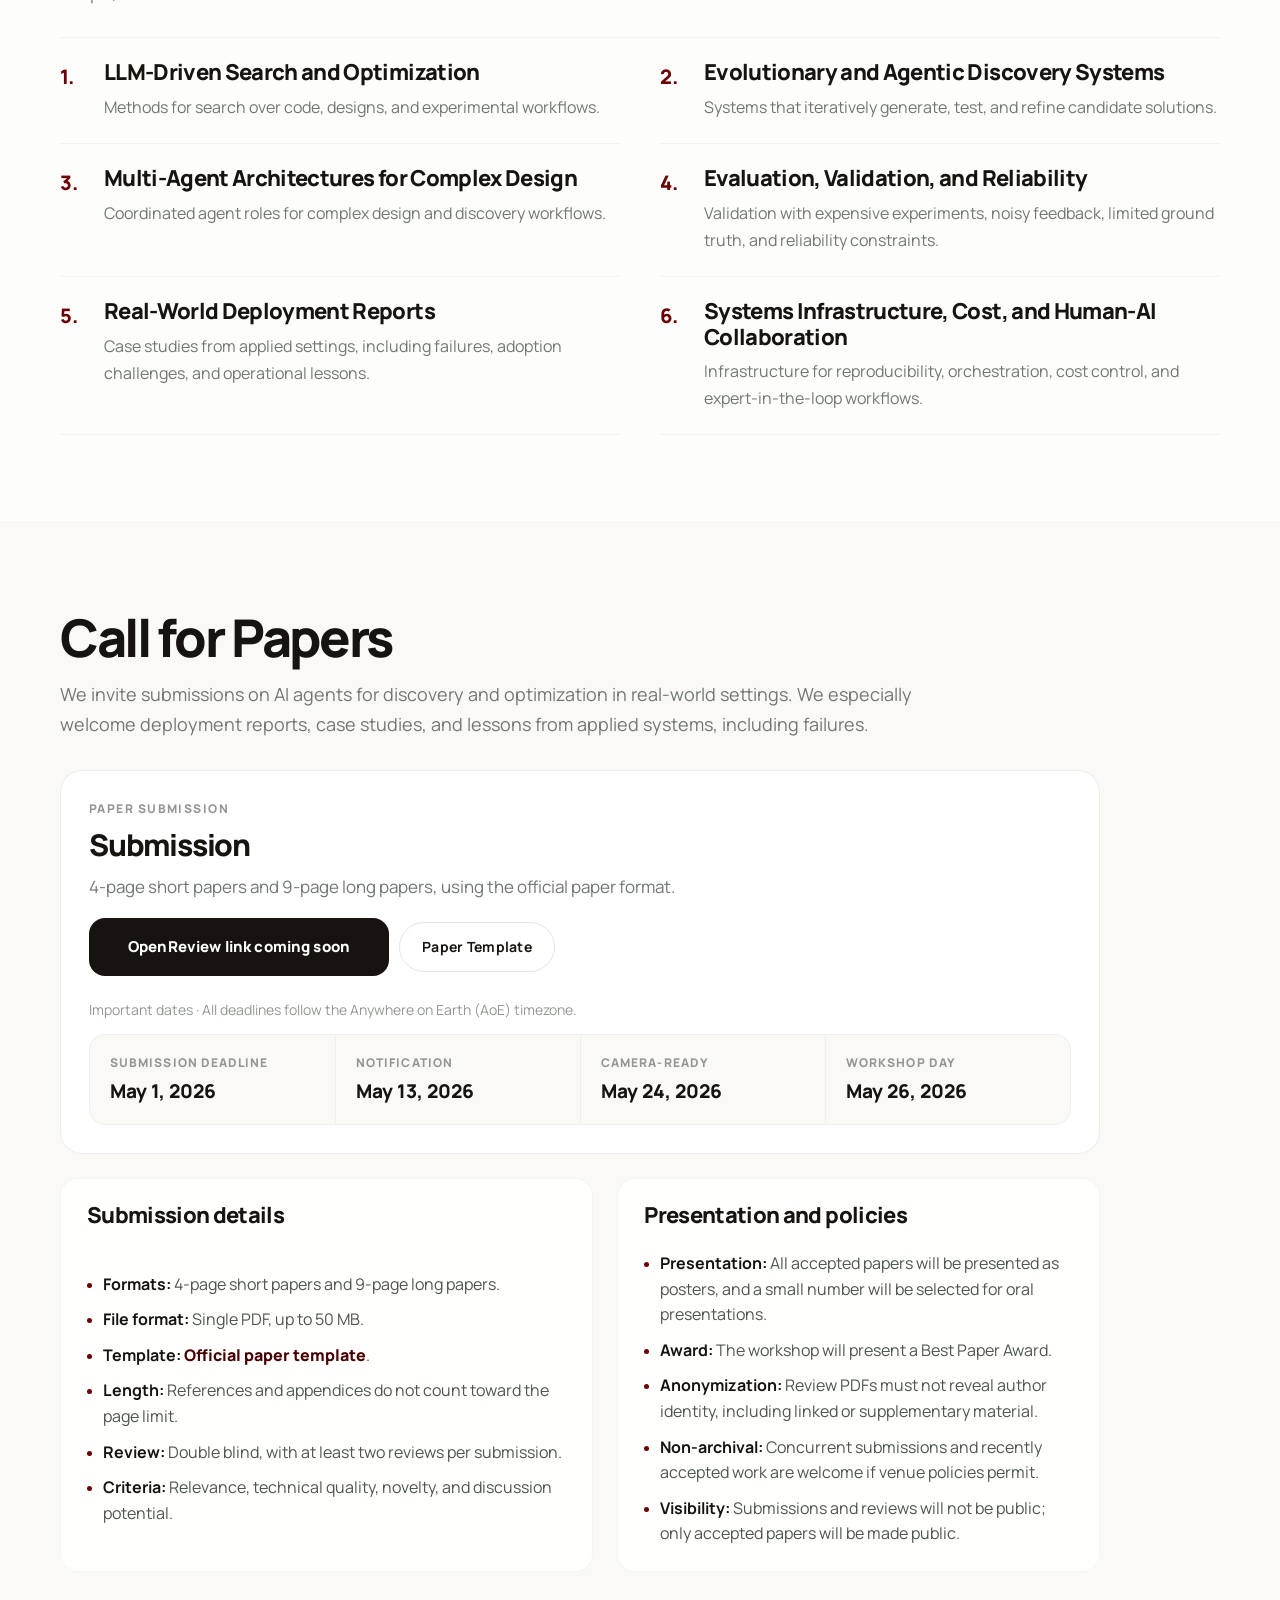
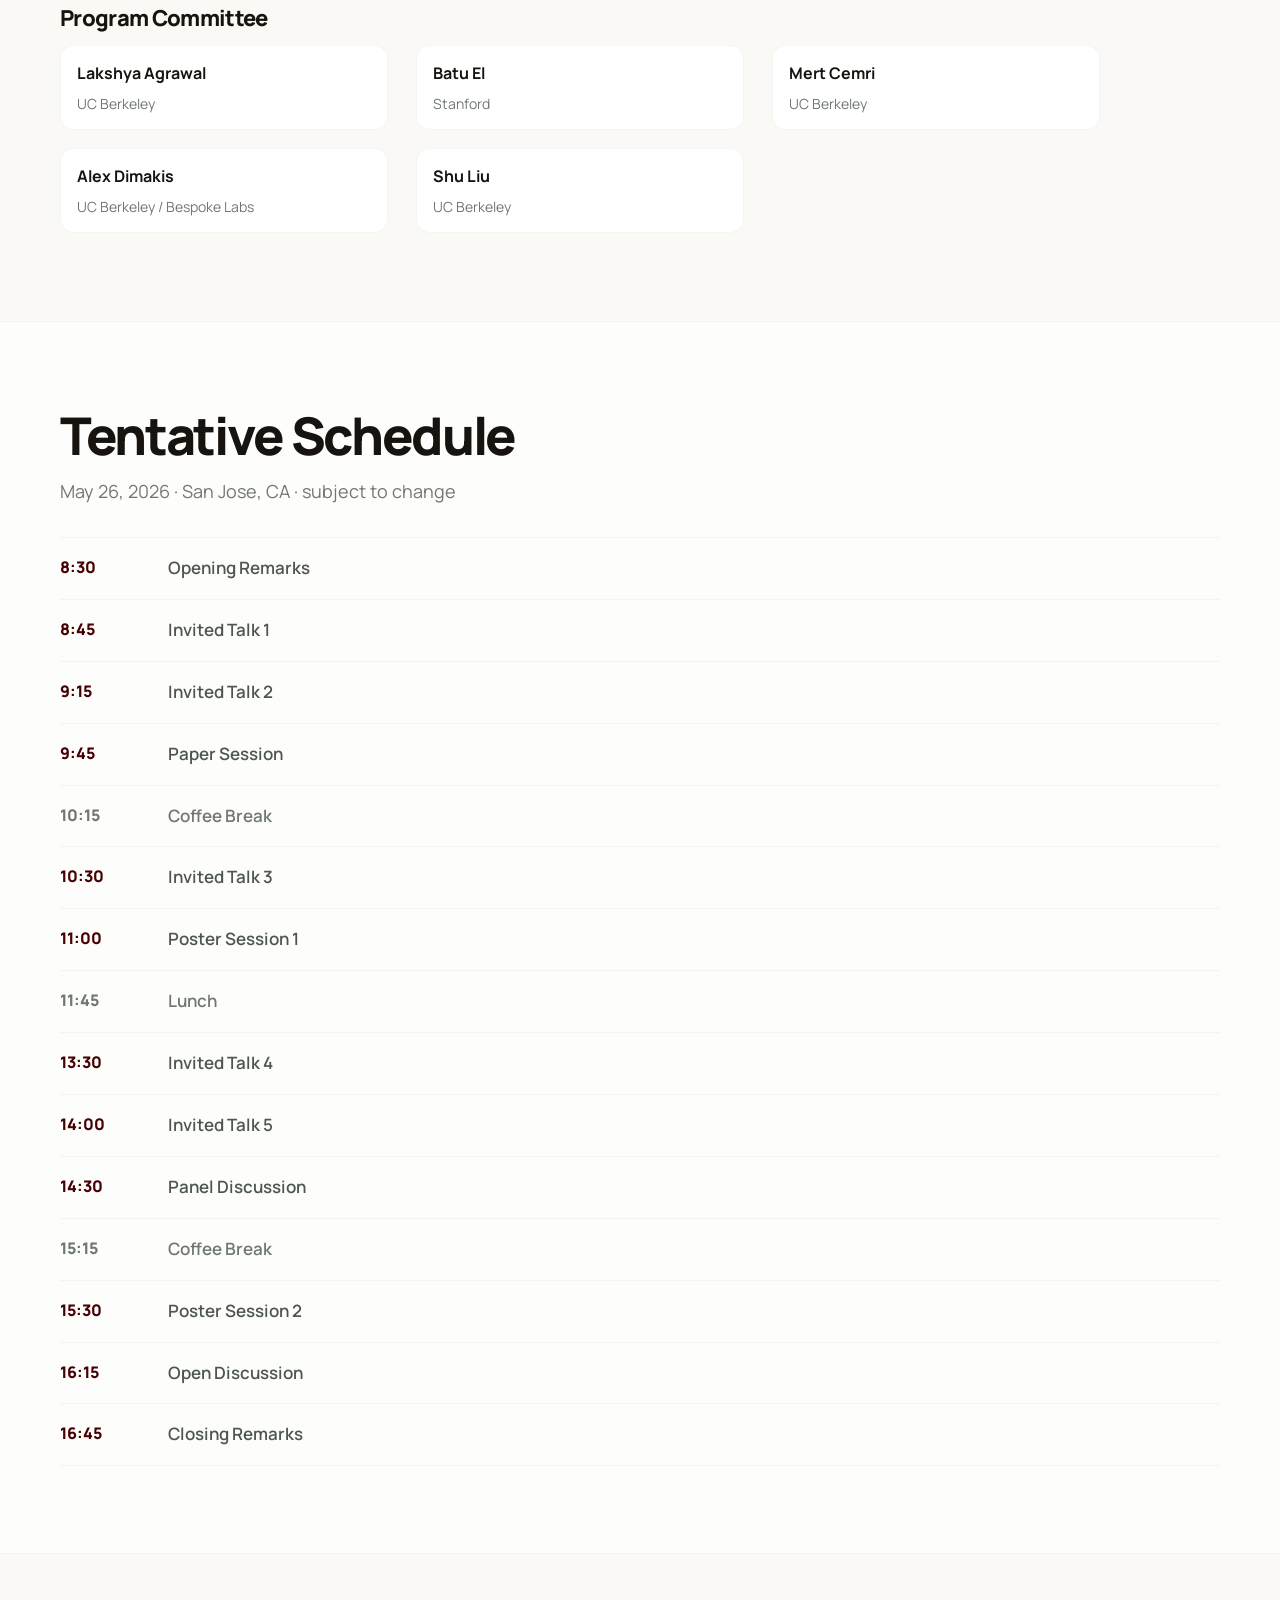
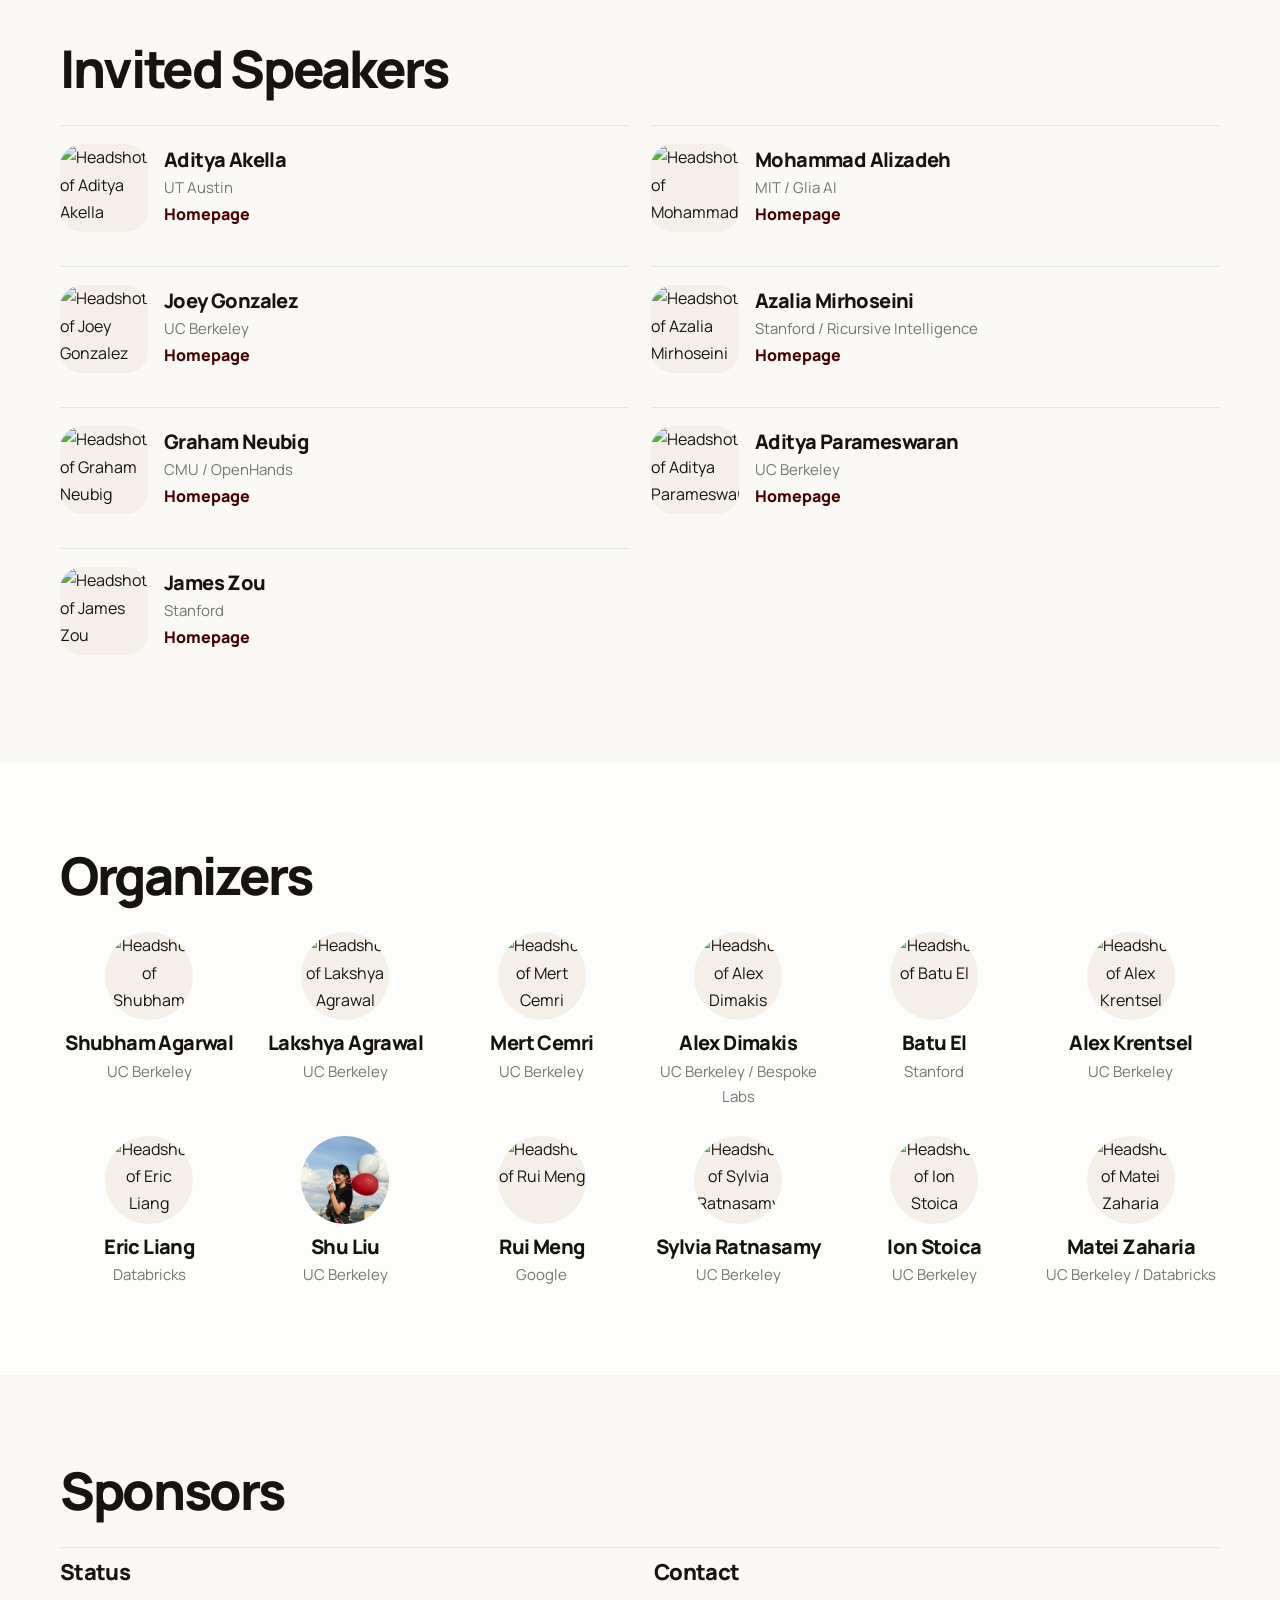
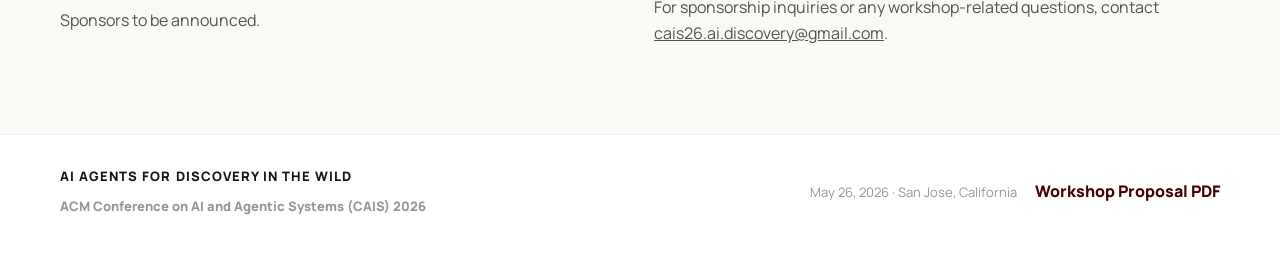
==== commit c078e486: "Add workshop logo mark" ====
--- a/index.html
+++ b/index.html
@@ -6,6 +6,7 @@
   <title>AI Agents for Discovery in the Wild | ACM CAIS 2026 Workshop</title>
   <meta name="description" content="AI Agents for Discovery in the Wild is the inaugural ACM CAIS 2026 workshop on methods, evaluation, systems, and deployment for AI agents used in real-world discovery.">
   <meta name="theme-color" content="#f7f4ee">
+  <link rel="icon" type="image/svg+xml" href="assets/logos/workshop-mark.svg">
   <link rel="preconnect" href="https://fonts.googleapis.com">
   <link rel="preconnect" href="https://fonts.gstatic.com" crossorigin>
   <link href="https://fonts.googleapis.com/css2?family=Fraunces:opsz,wght@9..144,500;9..144,600&family=Manrope:wght@400;500;600;700;800&display=swap" rel="stylesheet">
@@ -38,19 +39,24 @@
 
 <header id="hero">
   <div class="container hero-inner">
-    <p class="hero-kicker">Inaugural ACM CAIS 2026 Workshop</p>
-    <h1>AI Agents for Discovery <em>in the Wild</em></h1>
-    <p class="hero-tagline">A workshop on methods, evaluation, systems, and deployment for AI agents used in real-world discovery.</p>
-    <div class="hero-meta" aria-label="Workshop details">
-      <span>May 26, 2026</span>
-      <span class="meta-sep">·</span>
-      <span>San Jose, CA</span>
-      <span class="meta-sep">·</span>
-      <span>Full-day workshop</span>
-    </div>
-    <div class="hero-actions">
-      <a href="#cfp" class="button button-primary">Call for Papers</a>
-      <a href="https://media.neurips.cc/Conferences/NeurIPS2026/Formatting_Instructions_For_NeurIPS_2026.zip" class="button button-secondary" target="_blank" rel="noreferrer">Paper Template</a>
+    <div class="hero-copy">
+      <p class="hero-kicker">Inaugural ACM CAIS 2026 Workshop</p>
+      <h1>AI Agents for Discovery <em>in the Wild</em></h1>
+      <p class="hero-tagline">A workshop on methods, evaluation, systems, and deployment for AI agents used in real-world discovery.</p>
+      <div class="hero-meta" aria-label="Workshop details">
+        <span>May 26, 2026</span>
+        <span class="meta-sep">·</span>
+        <span>San Jose, CA</span>
+        <span class="meta-sep">·</span>
+        <span>Full-day workshop</span>
+      </div>
+      <div class="hero-actions">
+        <a href="#cfp" class="button button-primary">Call for Papers</a>
+        <a href="https://media.neurips.cc/Conferences/NeurIPS2026/Formatting_Instructions_For_NeurIPS_2026.zip" class="button button-secondary" target="_blank" rel="noreferrer">Paper Template</a>
+      </div>
+    </div>
+    <div class="hero-mark" aria-hidden="true">
+      <img src="assets/logos/workshop-mark.svg" alt="" class="hero-mark-icon">
     </div>
   </div>
 </header>
@@ -61,7 +67,7 @@
     <div class="dates-grid">
       <div class="date-item">
         <span class="date-label">Submission Deadline</span>
-        <span class="date-value">May 8, 2026</span>
+        <span class="date-value">May 1, 2026</span>
       </div>
       <div class="date-item">
         <span class="date-label">Notification</span>
@@ -164,7 +170,7 @@
             <div class="cfp-dates-grid">
               <div class="cfp-date-item">
                 <span class="cfp-date-label">Submission deadline</span>
-                <strong>May 8, 2026</strong>
+                <strong>May 1, 2026</strong>
               </div>
               <div class="cfp-date-item">
                 <span class="cfp-date-label">Notification</span>
--- a/style.css
+++ b/style.css
@@ -142,6 +142,14 @@
 }
 
 .hero-inner {
+  display: grid;
+  grid-template-columns: minmax(0, 1fr) 180px;
+  gap: 40px;
+  align-items: start;
+  max-width: 1120px;
+}
+
+.hero-copy {
   max-width: 920px;
 }
 
@@ -213,6 +221,25 @@
   margin-top: 28px;
 }
 
+.hero-mark {
+  display: flex;
+  align-items: center;
+  justify-content: center;
+  width: 180px;
+  min-height: 180px;
+  margin-top: 10px;
+  padding: 22px;
+  color: rgba(23, 20, 16, 0.9);
+  background: rgba(255, 255, 255, 0.7);
+  border: 1px solid var(--border-soft);
+  border-radius: 24px;
+}
+
+.hero-mark-icon {
+  width: 100%;
+  height: auto;
+}
+
 .button {
   display: inline-flex;
   align-items: center;
@@ -402,24 +429,10 @@
 
 .cfp-shell {
   display: grid;
-  gap: 28px;
+  gap: 24px;
   max-width: 1040px;
 }
 
-.cfp-dates {
-  display: grid;
-  gap: 14px;
-  padding-top: 8px;
-}
-
-.cfp-dates-head {
-  display: flex;
-  align-items: baseline;
-  justify-content: space-between;
-  gap: 18px;
-}
-
-.cfp-dates-head h3,
 .support-card h3 {
   font-size: 22px;
   line-height: 1.16;
@@ -427,7 +440,77 @@
   font-weight: 800;
 }
 
-.cfp-dates-head p {
+.cfp-portal {
+  display: grid;
+  gap: 18px;
+  padding: 28px;
+  background: var(--panel-strong);
+  border: 1px solid var(--border);
+  border-radius: 22px;
+}
+
+.cfp-portal-copy {
+  max-width: 620px;
+}
+
+.cfp-eyebrow {
+  color: var(--ink-4);
+  font-size: 12px;
+  font-weight: 800;
+  letter-spacing: 0.12em;
+  text-transform: uppercase;
+}
+
+.cfp-portal h3 {
+  margin-top: 10px;
+  font-size: clamp(22px, 3vw, 30px);
+  line-height: 1.06;
+  letter-spacing: -0.04em;
+  font-weight: 800;
+  max-width: 580px;
+}
+
+.cfp-portal p:last-child {
+  margin-top: 12px;
+  color: var(--ink-3);
+  max-width: 760px;
+  font-size: 17px;
+  line-height: 1.6;
+}
+
+.cfp-portal-actions {
+  display: flex;
+  flex-wrap: wrap;
+  gap: 10px;
+  align-items: center;
+}
+
+.portal-status {
+  display: inline-flex;
+  align-items: center;
+  justify-content: center;
+  width: fit-content;
+  max-width: 100%;
+  min-height: 58px;
+  min-width: 300px;
+  padding: 0 24px;
+  border-radius: 16px;
+  background: var(--ink);
+  color: #fff;
+  font-size: 15px;
+  font-weight: 800;
+  letter-spacing: 0.01em;
+  text-align: center;
+}
+
+.cfp-dates {
+  grid-column: 1 / -1;
+  display: grid;
+  gap: 12px;
+  padding-top: 4px;
+}
+
+.cfp-dates-note {
   color: var(--ink-4);
   font-size: 14px;
 }
@@ -436,18 +519,20 @@
   display: grid;
   grid-template-columns: repeat(4, minmax(0, 1fr));
   gap: 0;
-  background: var(--panel);
+  background: rgba(250, 249, 245, 0.9);
   border: 1px solid var(--border-soft);
   border-radius: 16px;
   overflow: hidden;
 }
 
 .cfp-date-item {
-  padding: 18px 22px;
+  padding: 18px 20px;
   border-left: 1px solid var(--border-soft);
 }
 
-.cfp-date-item:first-child { border-left: 0; }
+.cfp-date-item:first-child {
+  border-left: 0;
+}
 
 .cfp-date-label {
   display: block;
@@ -462,8 +547,8 @@
 .cfp-date-item strong {
   color: var(--ink);
   font-size: 19px;
-  font-weight: 700;
-  line-height: 1.35;
+  font-weight: 800;
+  line-height: 1.25;
 }
 
 .detail-list a,
@@ -490,13 +575,20 @@
   font-weight: 800;
 }
 
+.cfp-grid {
+  display: grid;
+  grid-template-columns: minmax(0, 1.05fr) minmax(0, 0.95fr);
+  gap: 24px;
+}
+
 .cfp-pane {
   display: grid;
   gap: 12px;
-}
-
-.cfp-pane-main {
-  max-width: 880px;
+  min-height: 100%;
+  padding: 24px 26px;
+  background: var(--panel);
+  border: 1px solid var(--border-soft);
+  border-radius: 18px;
 }
 
 .detail-list,
@@ -528,47 +620,6 @@
   height: 5px;
   border-radius: 50%;
   background: var(--accent);
-}
-
-.policy-section {
-  display: grid;
-  gap: 14px;
-  padding-top: 4px;
-}
-
-.policy-section h3,
-.policy-item h4 {
-  font-size: 22px;
-  line-height: 1.16;
-  letter-spacing: -0.03em;
-  font-weight: 800;
-}
-
-.policy-grid {
-  display: grid;
-  grid-template-columns: repeat(3, minmax(0, 1fr));
-  gap: 18px 28px;
-  padding-top: 2px;
-}
-
-.policy-item {
-  min-height: 100%;
-  padding: 16px 18px;
-  background: var(--panel);
-  border: 1px solid var(--border-soft);
-  border-radius: 14px;
-}
-
-.policy-item h4 {
-  font-size: 16px;
-  letter-spacing: -0.02em;
-}
-
-.policy-item p {
-  margin-top: 8px;
-  color: var(--ink-3);
-  font-size: 15px;
-  line-height: 1.65;
 }
 
 .committee-block {
@@ -804,6 +855,7 @@
   .topic-list,
   .committee-list,
   .overview-points,
+  .cfp-grid,
   .cfp-dates-grid,
   .dates-grid {
     grid-template-columns: 1fr 1fr;
@@ -812,6 +864,18 @@
   .organizer-grid {
     grid-template-columns: repeat(4, minmax(0, 1fr));
   }
+
+  .hero-inner {
+    grid-template-columns: 1fr;
+    gap: 22px;
+    max-width: 920px;
+  }
+
+  .hero-mark {
+    width: 144px;
+    min-height: 144px;
+    margin-top: 0;
+  }
 }
 
 @media (max-width: 820px) {
@@ -829,6 +893,10 @@
 
   #hero {
     padding: 124px 0 44px;
+  }
+
+  .hero-mark {
+    display: none;
   }
 
   .hero-tagline {
@@ -839,8 +907,8 @@
   .speaker-grid,
   .committee-list,
   .overview-points,
+  .cfp-grid,
   .cfp-dates-grid,
-  .policy-grid,
   .dates-grid {
     grid-template-columns: 1fr;
   }
@@ -857,14 +925,23 @@
     border-left: 0;
   }
 
-  .cfp-dates-head {
-    display: grid;
-    gap: 4px;
+  .cfp-portal {
+    padding: 24px 22px;
+  }
+
+  .cfp-portal-actions {
+    flex-direction: column;
+    align-items: stretch;
+  }
+
+  .portal-status {
+    width: 100%;
+    min-width: 0;
   }
 
   .cfp-date-item {
-    padding: 16px 0;
-    border-top: 1px solid var(--border);
+    padding: 16px 18px;
+    border-top: 1px solid var(--border-soft);
     border-left: 0;
   }
 
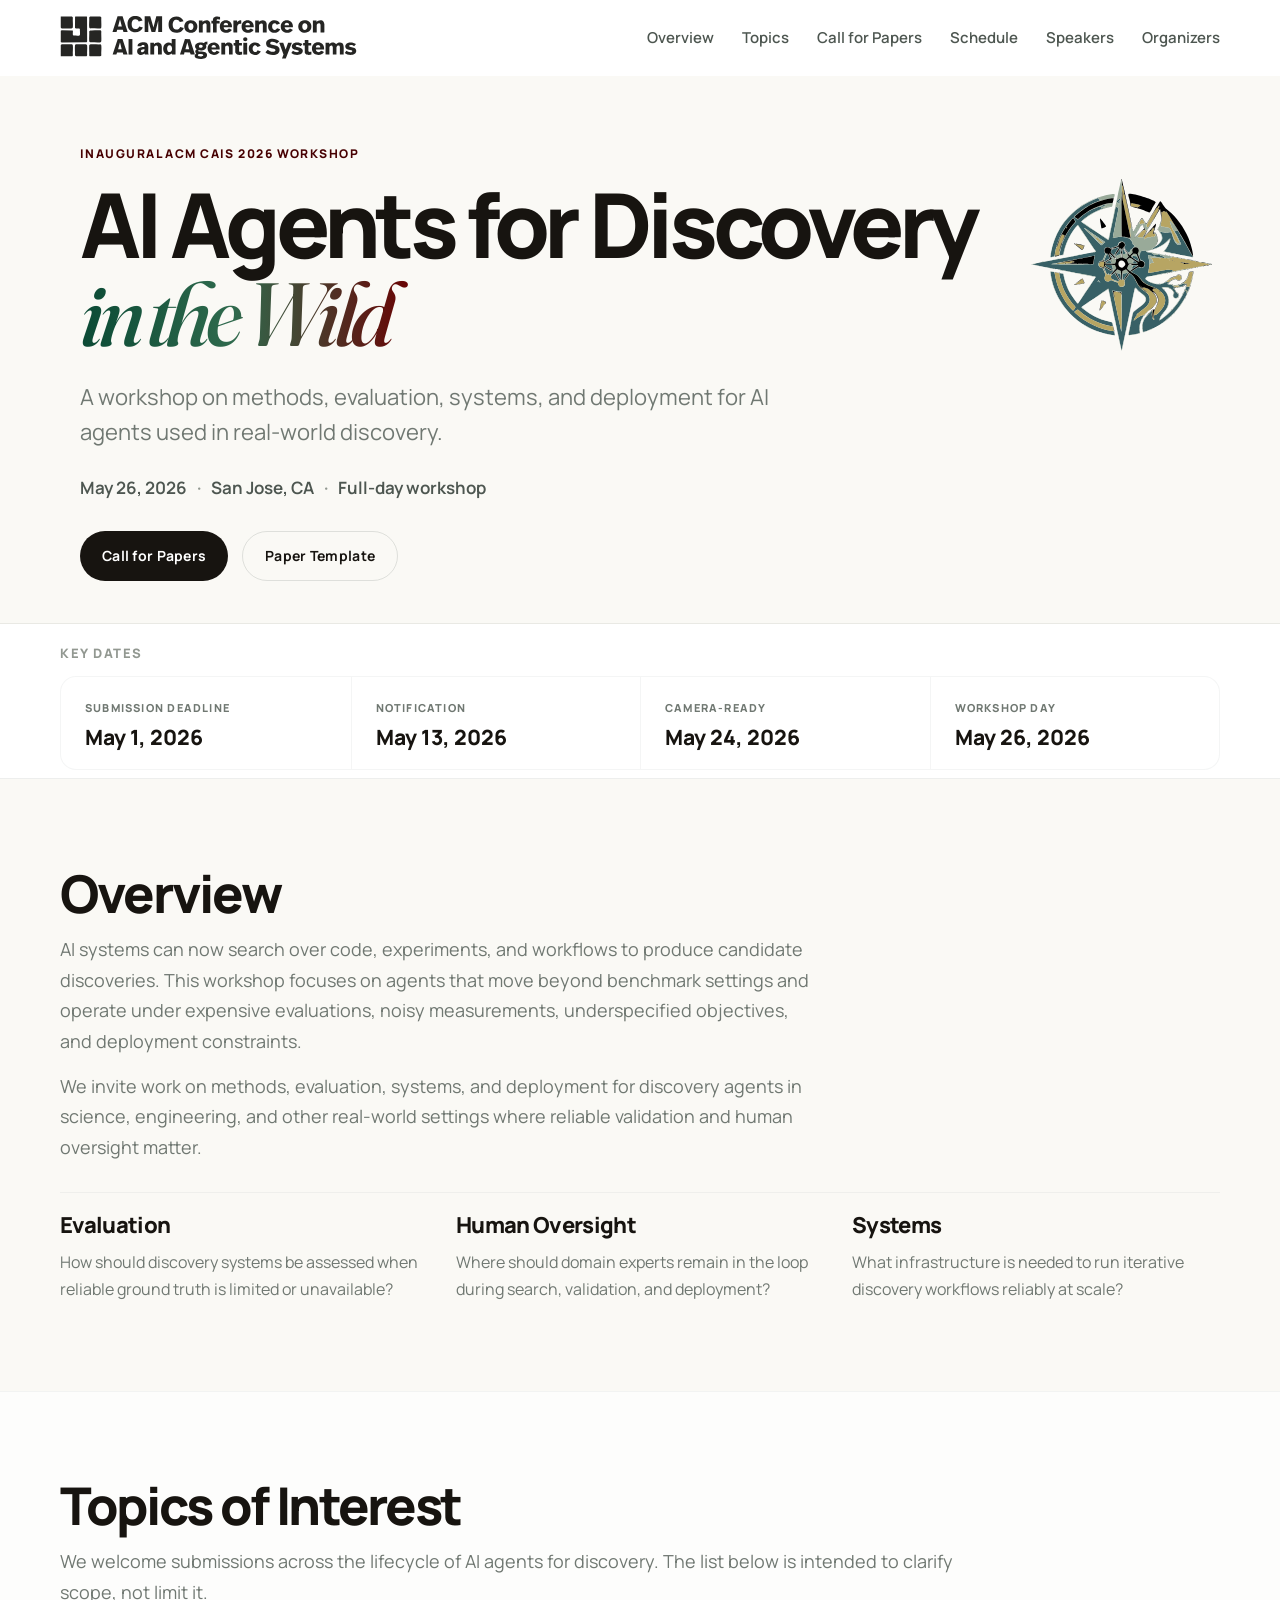
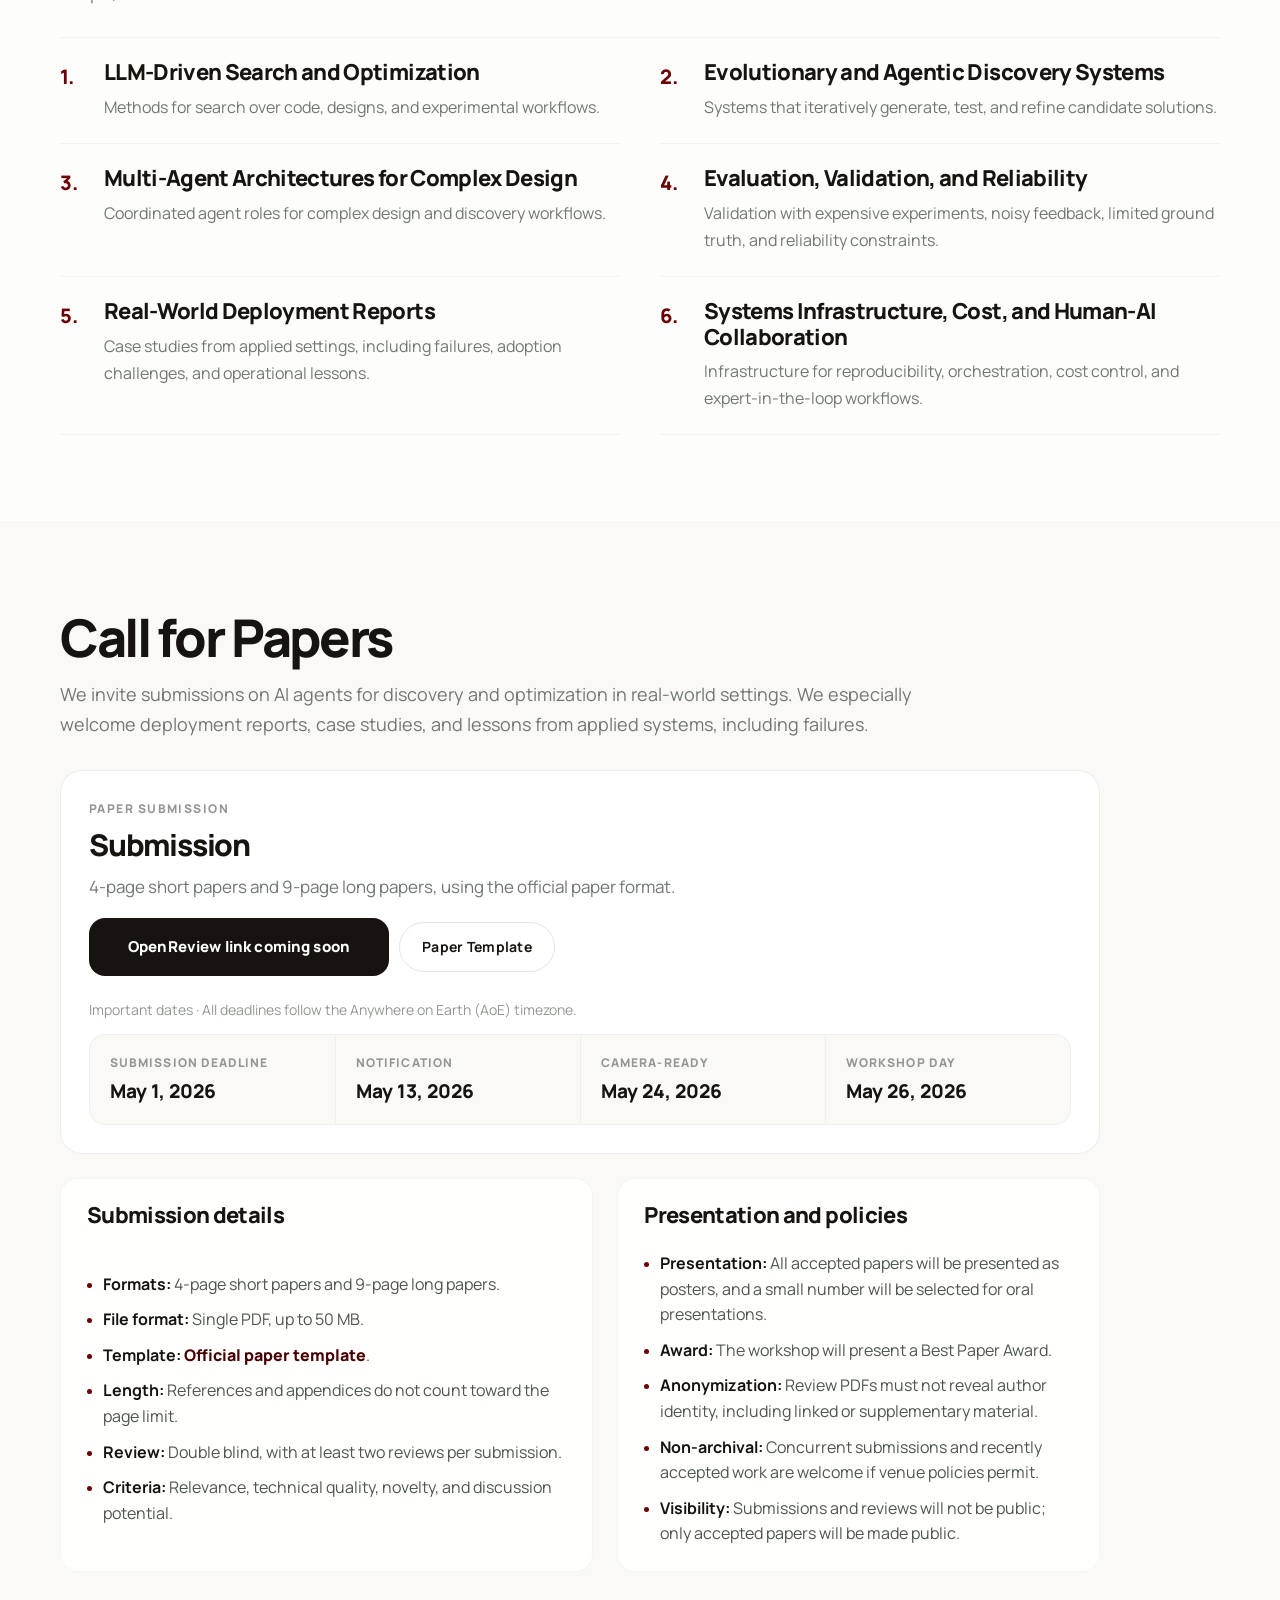
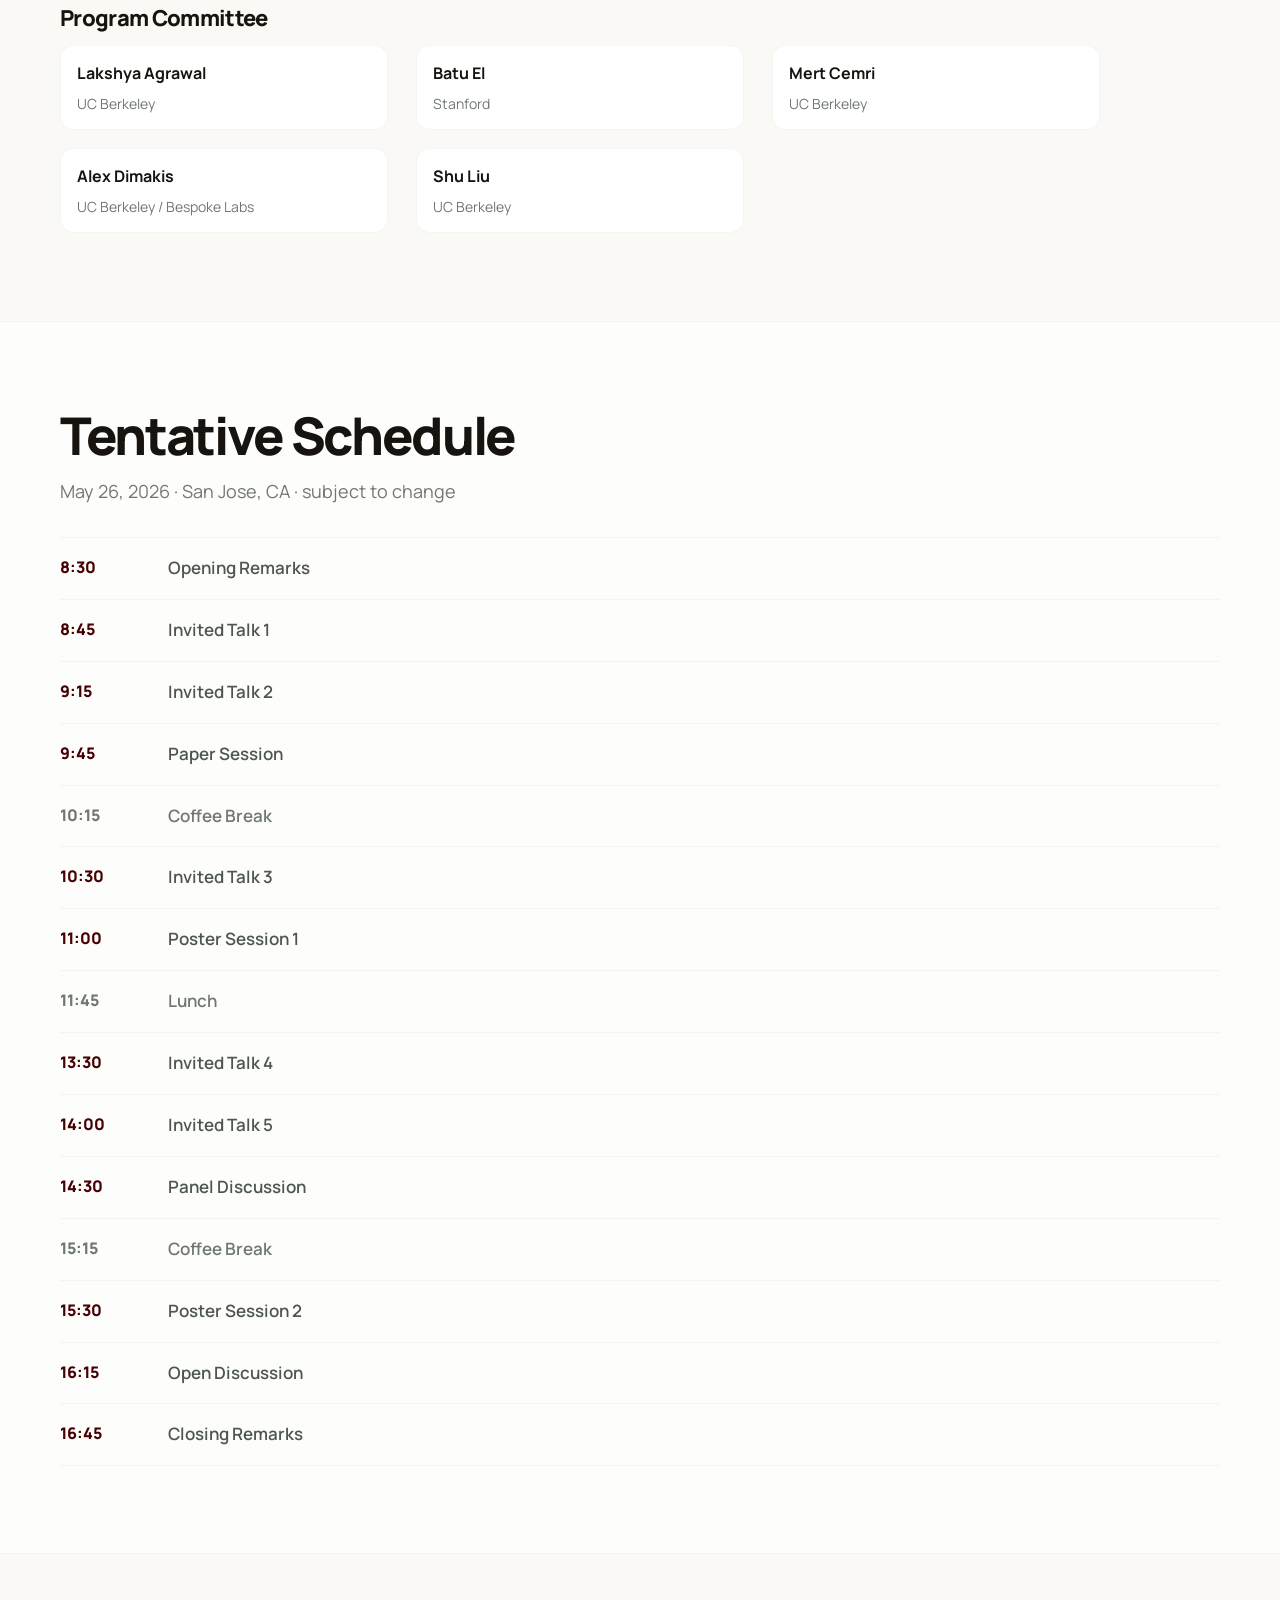
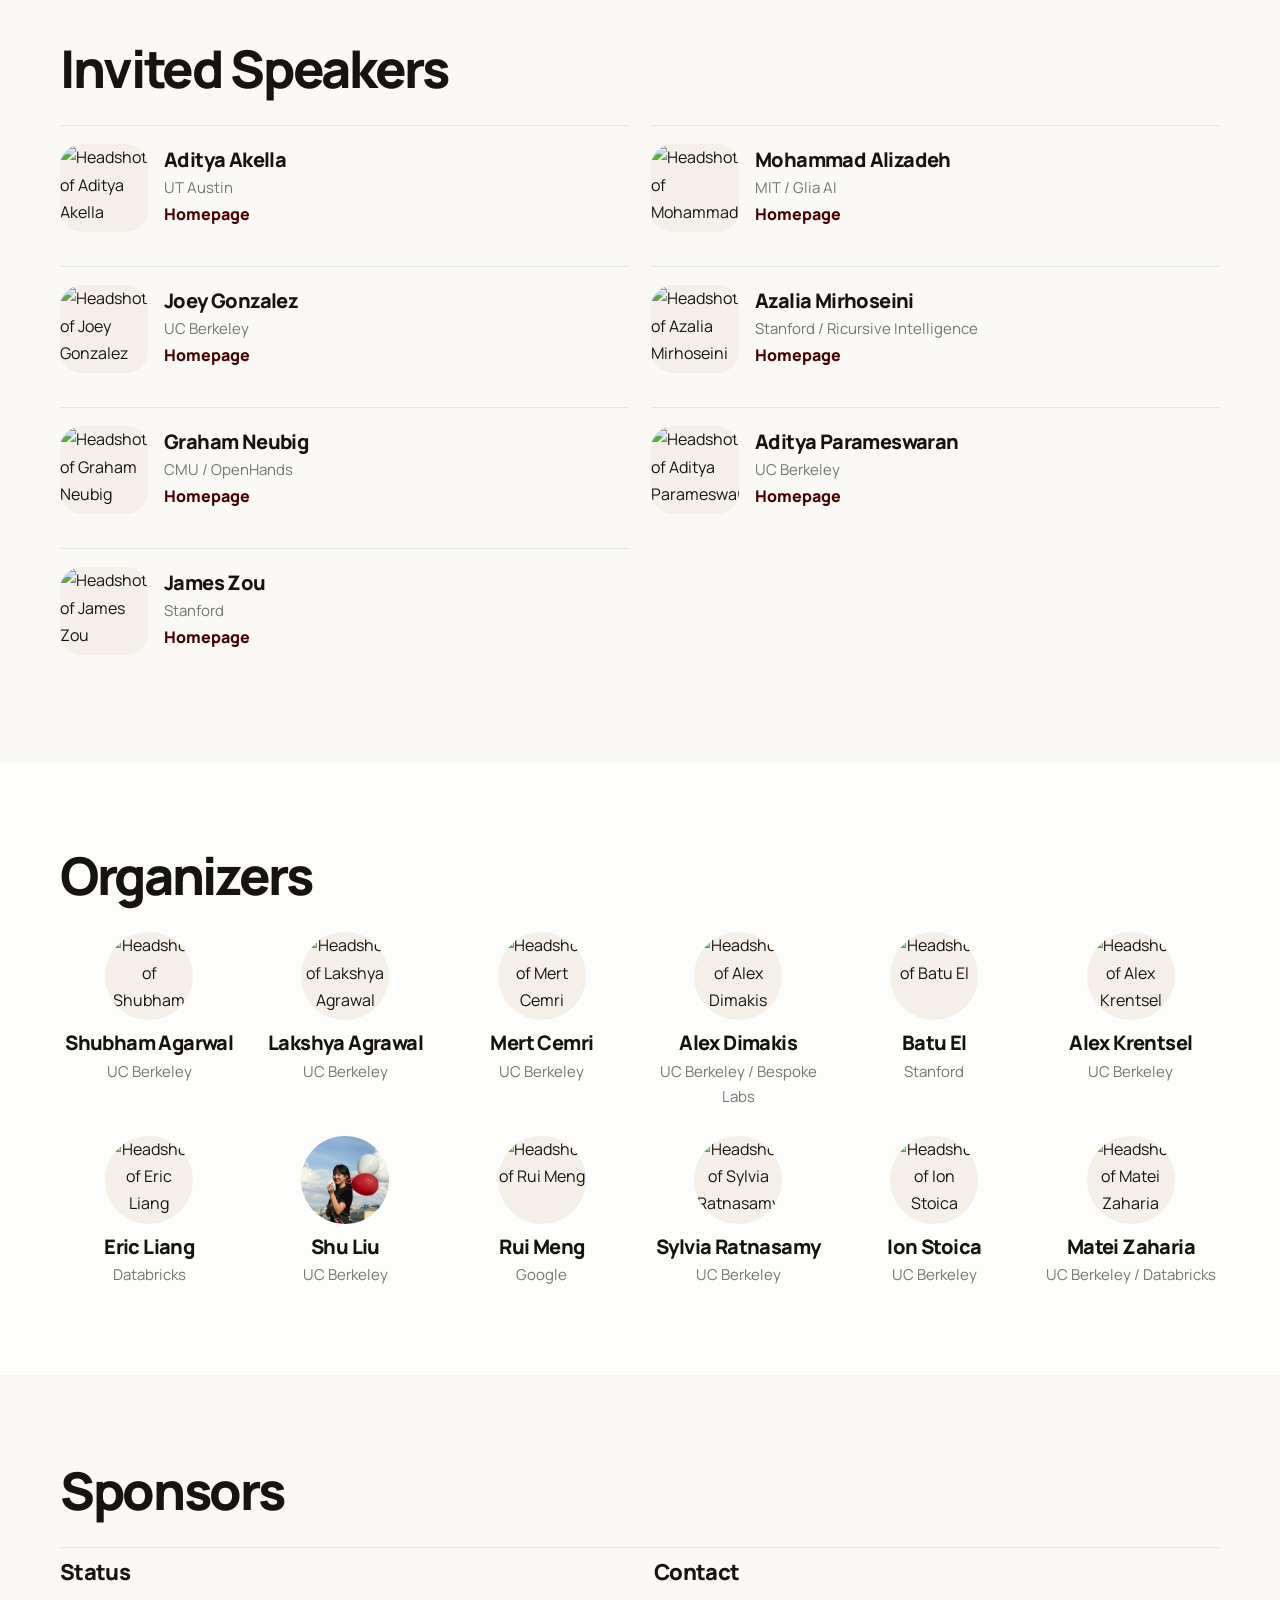
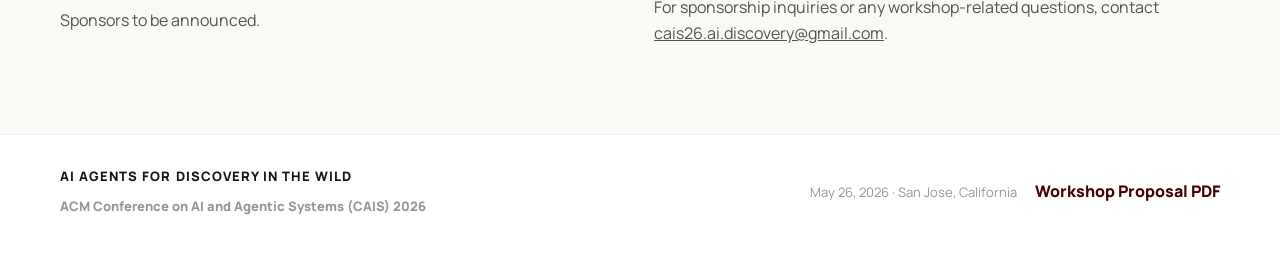
==== commit b332d6b6: "Polish workshop logo display" ====
--- a/index.html
+++ b/index.html
@@ -3,7 +3,7 @@
 <head>
   <meta charset="UTF-8">
   <meta name="viewport" content="width=device-width, initial-scale=1.0">
-  <title>AI Agents for Discovery in the Wild | ACM CAIS 2026 Workshop</title>
+  <title>AI Agents for Discovery in the Wild</title>
   <meta name="description" content="AI Agents for Discovery in the Wild is the inaugural ACM CAIS 2026 workshop on methods, evaluation, systems, and deployment for AI agents used in real-world discovery.">
   <meta name="theme-color" content="#f7f4ee">
   <link rel="icon" type="image/svg+xml" href="assets/logos/workshop-mark.svg">
--- a/style.css
+++ b/style.css
@@ -225,19 +225,16 @@
   display: flex;
   align-items: center;
   justify-content: center;
-  width: 180px;
-  min-height: 180px;
-  margin-top: 10px;
-  padding: 22px;
-  color: rgba(23, 20, 16, 0.9);
-  background: rgba(255, 255, 255, 0.7);
-  border: 1px solid var(--border-soft);
-  border-radius: 24px;
+  width: 225px;
+  min-height: 225px;
+  margin-top: 2px;
+  color: rgba(23, 20, 16, 0.92);
 }
 
 .hero-mark-icon {
   width: 100%;
   height: auto;
+  mix-blend-mode: darken;
 }
 
 .button {
@@ -872,8 +869,8 @@
   }
 
   .hero-mark {
-    width: 144px;
-    min-height: 144px;
+    width: 180px;
+    min-height: 180px;
     margin-top: 0;
   }
 }
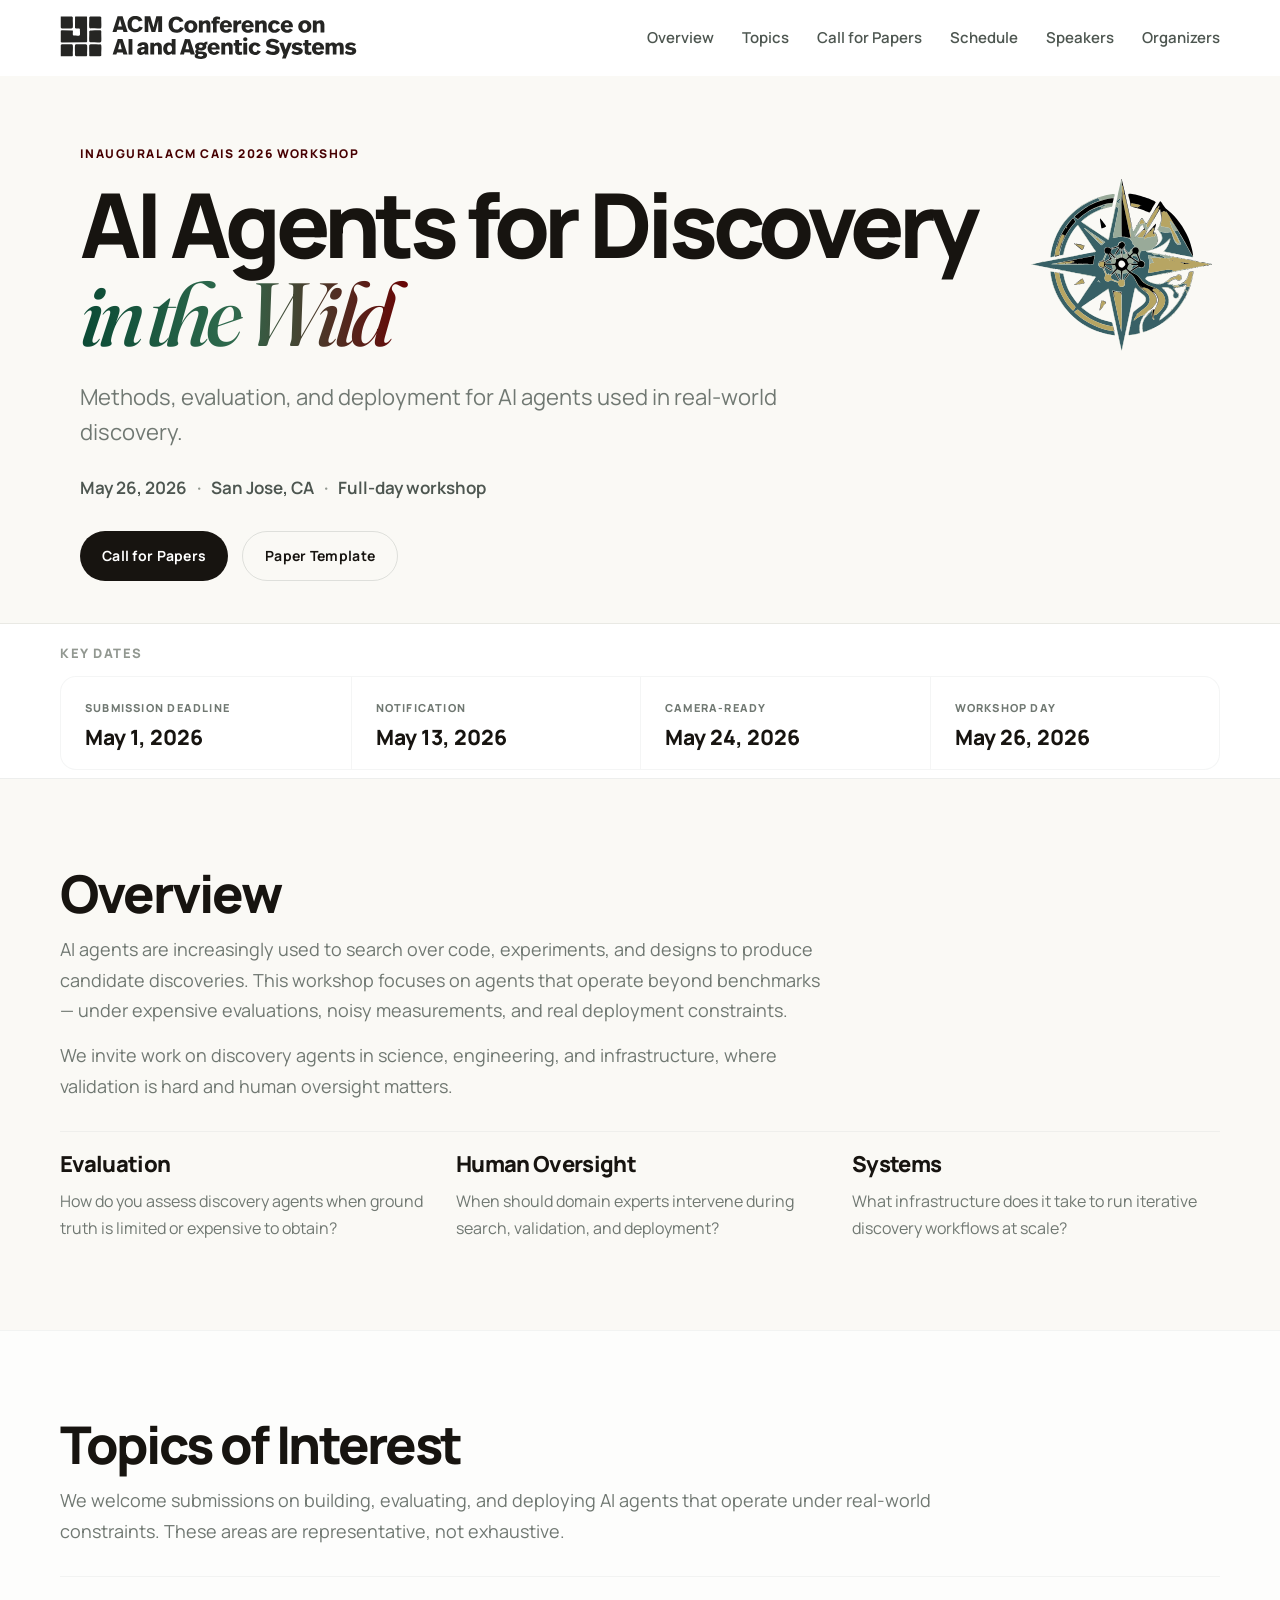
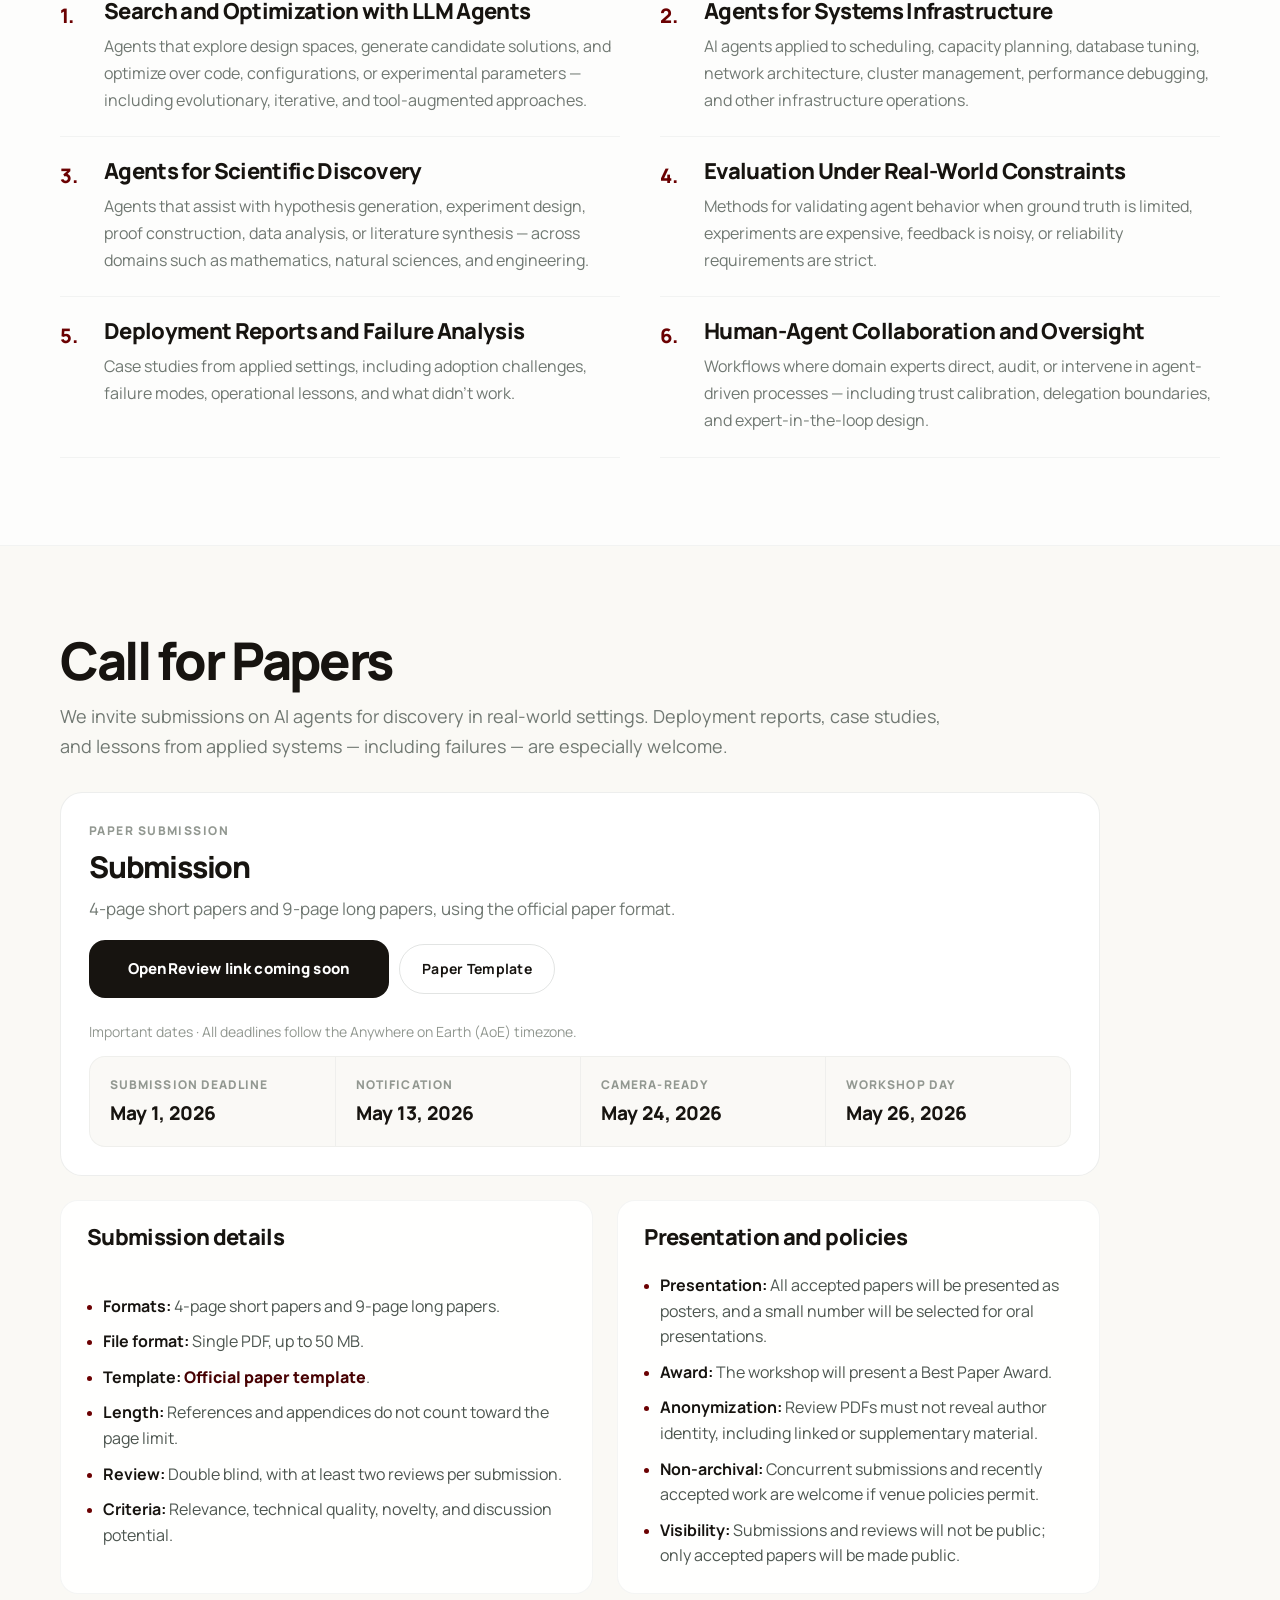
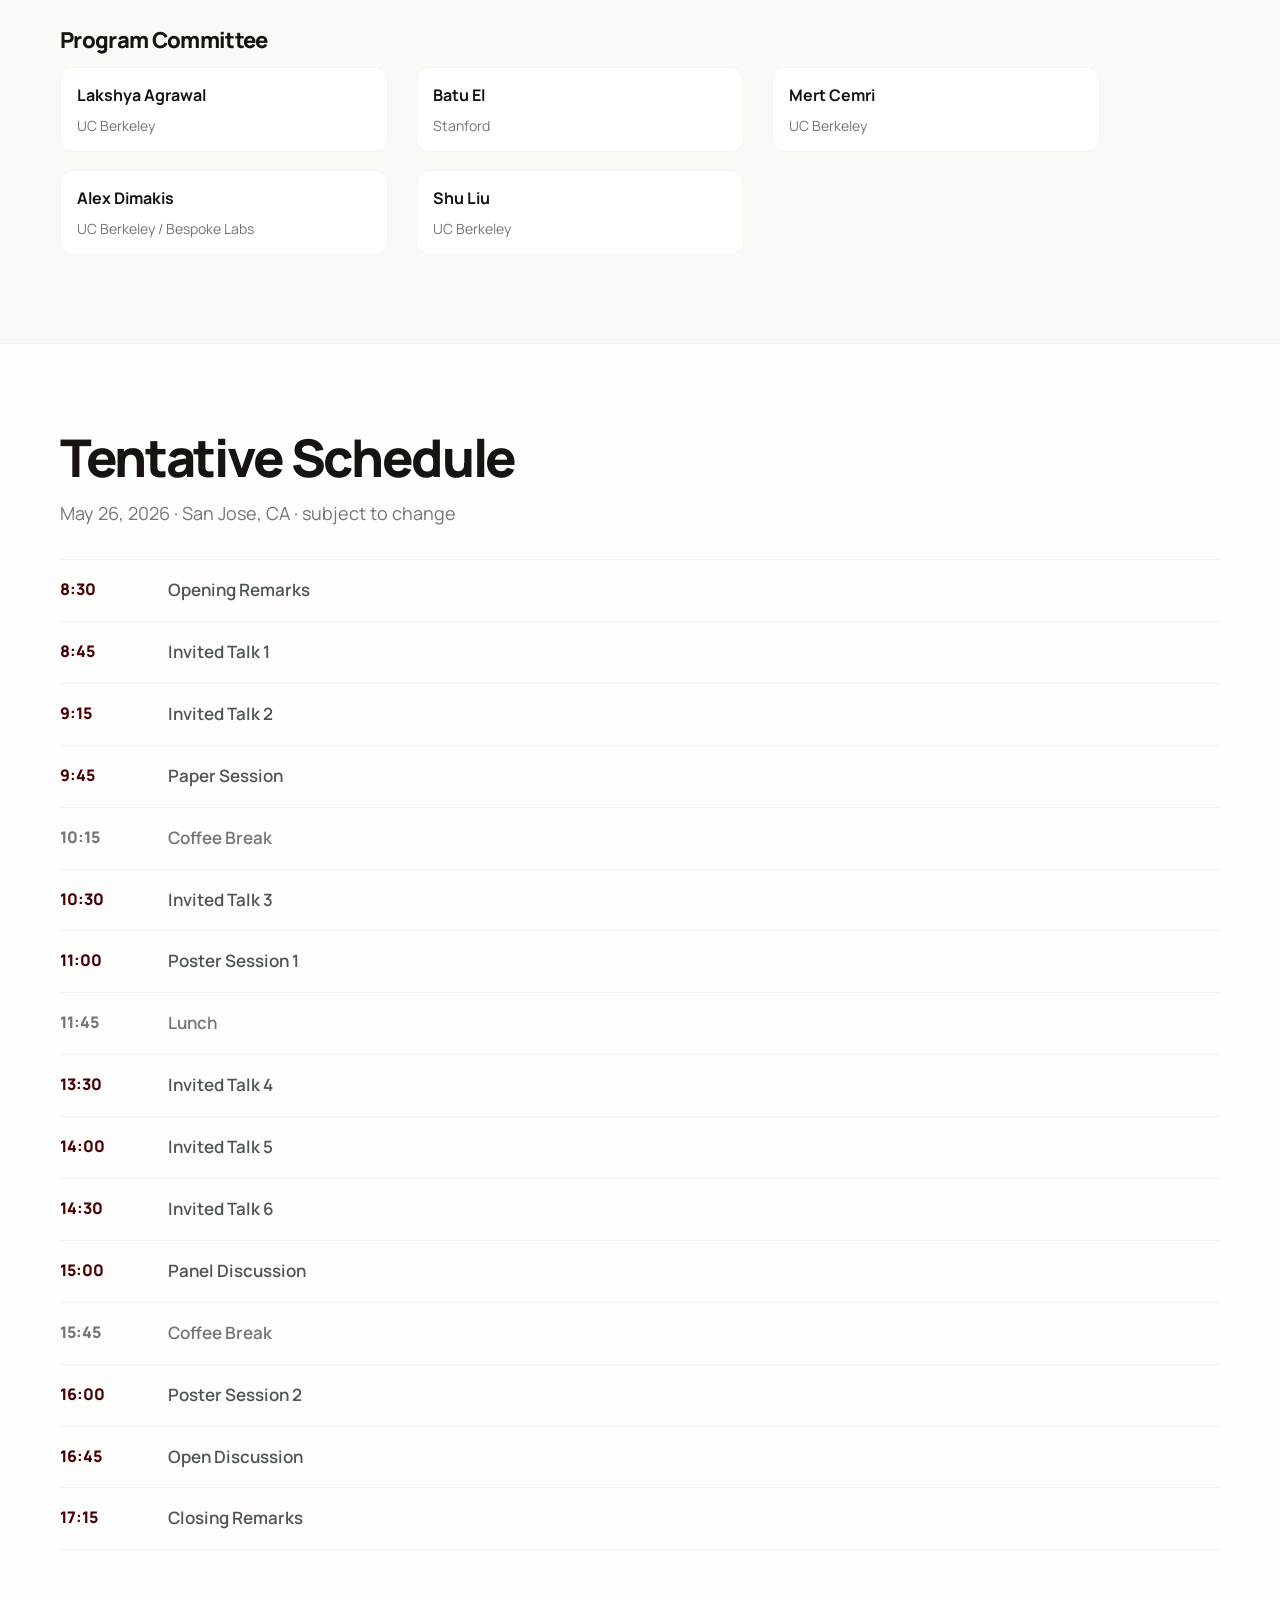
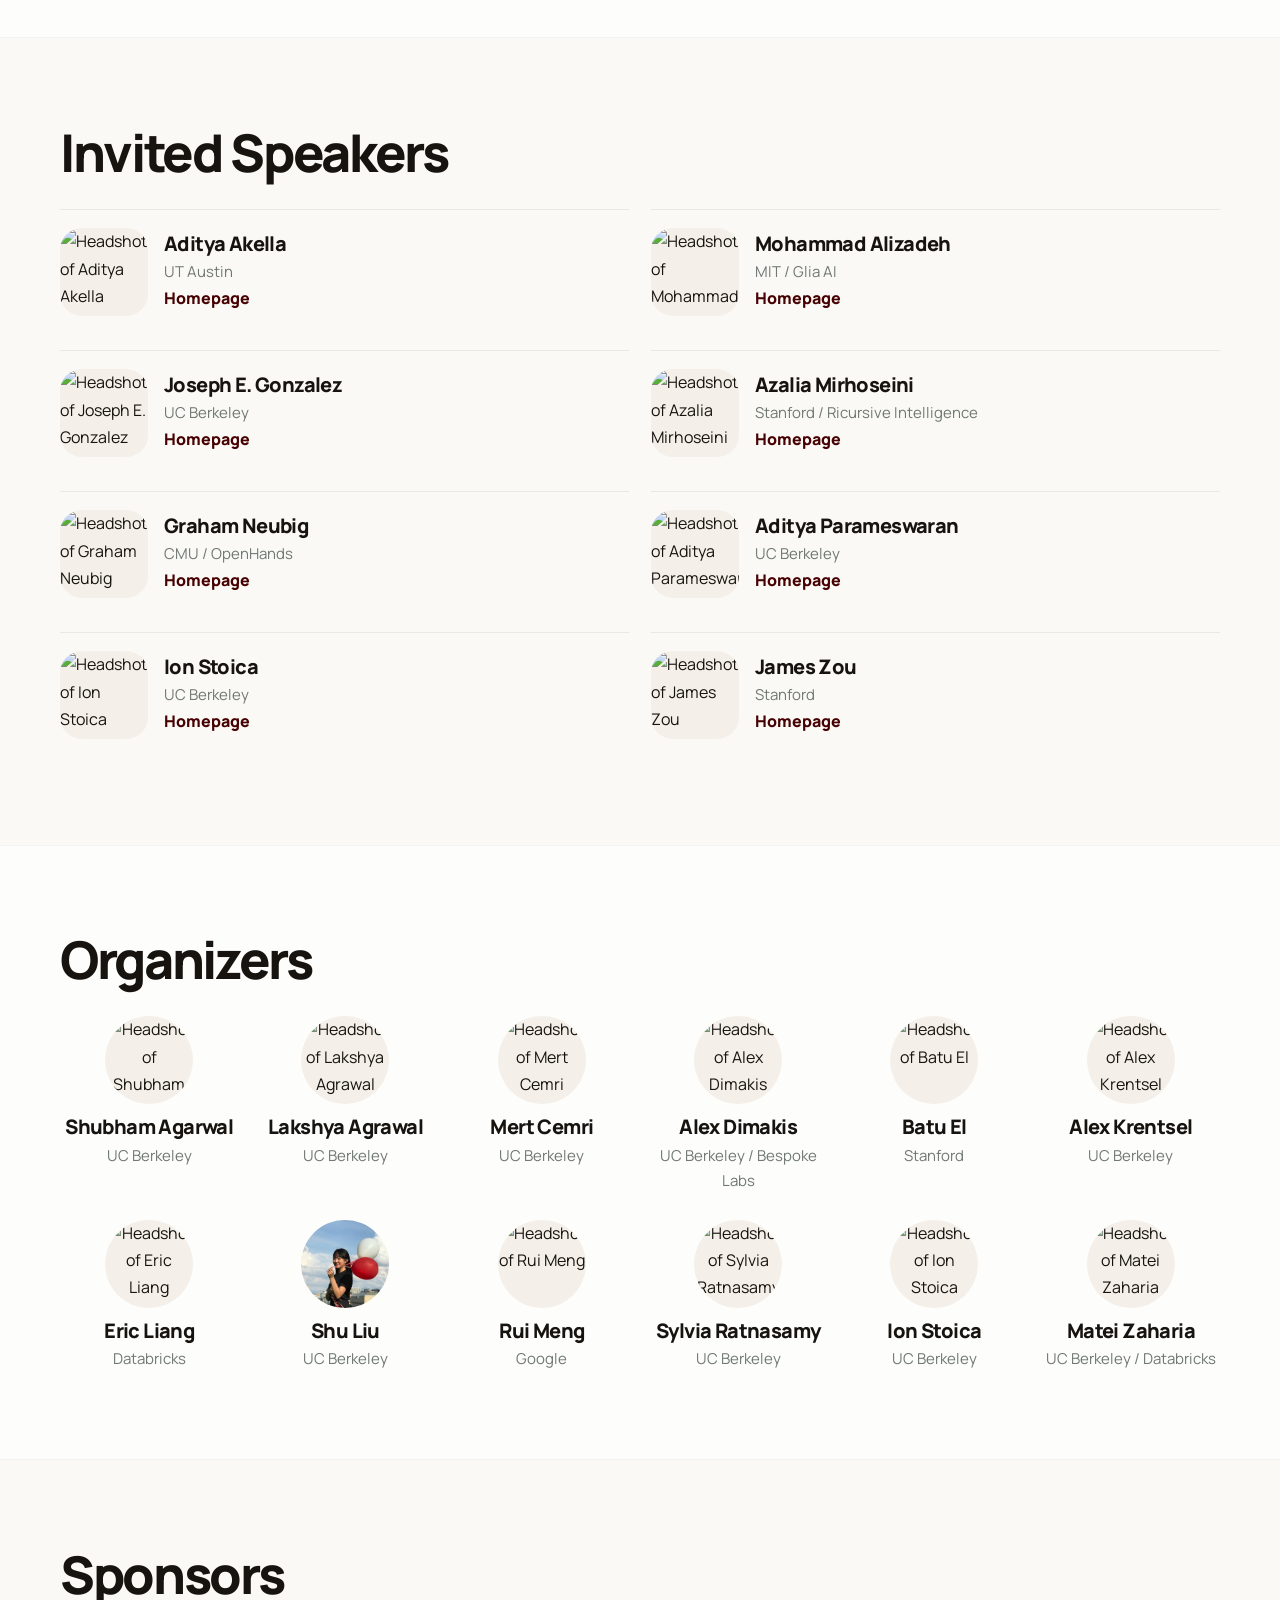
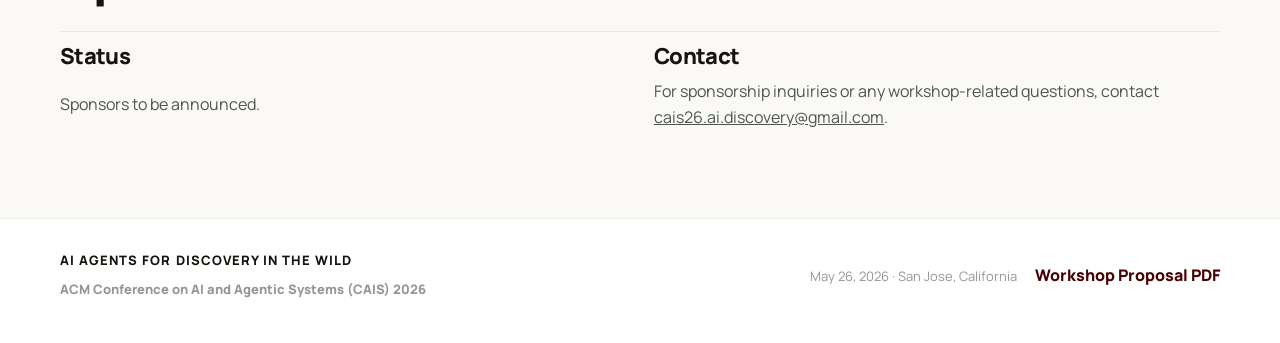
==== commit dad7c86f: "joey" ====
--- a/index.html
+++ b/index.html
@@ -4,7 +4,7 @@
   <meta charset="UTF-8">
   <meta name="viewport" content="width=device-width, initial-scale=1.0">
   <title>AI Agents for Discovery in the Wild</title>
-  <meta name="description" content="AI Agents for Discovery in the Wild is the inaugural ACM CAIS 2026 workshop on methods, evaluation, systems, and deployment for AI agents used in real-world discovery.">
+  <meta name="description" content="Inaugural ACM CAIS 2026 workshop on AI agents for real-world discovery — evaluation, deployment, and systems infrastructure.">
   <meta name="theme-color" content="#f7f4ee">
   <link rel="icon" type="image/svg+xml" href="assets/logos/workshop-mark.svg">
   <link rel="preconnect" href="https://fonts.googleapis.com">
@@ -42,7 +42,7 @@
     <div class="hero-copy">
       <p class="hero-kicker">Inaugural ACM CAIS 2026 Workshop</p>
       <h1>AI Agents for Discovery <em>in the Wild</em></h1>
-      <p class="hero-tagline">A workshop on methods, evaluation, systems, and deployment for AI agents used in real-world discovery.</p>
+      <p class="hero-tagline">Methods, evaluation, and deployment for AI agents used in real-world discovery.</p>
       <div class="hero-meta" aria-label="Workshop details">
         <span>May 26, 2026</span>
         <span class="meta-sep">·</span>
@@ -90,22 +90,22 @@
     <div class="container section-block">
       <div class="section-copy">
         <h2>Overview</h2>
-        <p>AI systems can now search over code, experiments, and workflows to produce candidate discoveries. This workshop focuses on agents that move beyond benchmark settings and operate under expensive evaluations, noisy measurements, underspecified objectives, and deployment constraints.</p>
-        <p>We invite work on methods, evaluation, systems, and deployment for discovery agents in science, engineering, and other real-world settings where reliable validation and human oversight matter.</p>
+        <p>AI agents are increasingly used to search over code, experiments, and designs to produce candidate discoveries. This workshop focuses on agents that operate beyond benchmarks — under expensive evaluations, noisy measurements, and real deployment constraints.</p>
+        <p>We invite work on discovery agents in science, engineering, and infrastructure, where validation is hard and human oversight matters.</p>
       </div>
 
       <div class="overview-points">
         <article class="inline-point">
           <h3>Evaluation</h3>
-          <p>How should discovery systems be assessed when reliable ground truth is limited or unavailable?</p>
+          <p>How do you assess discovery agents when ground truth is limited or expensive to obtain?</p>
         </article>
         <article class="inline-point">
           <h3>Human Oversight</h3>
-          <p>Where should domain experts remain in the loop during search, validation, and deployment?</p>
+          <p>When should domain experts intervene during search, validation, and deployment?</p>
         </article>
         <article class="inline-point">
           <h3>Systems</h3>
-          <p>What infrastructure is needed to run iterative discovery workflows reliably at scale?</p>
+          <p>What infrastructure does it take to run iterative discovery workflows at scale?</p>
         </article>
       </div>
     </div>
@@ -115,33 +115,33 @@
     <div class="container section-block">
       <div class="section-copy section-copy-wide">
         <h2>Topics of Interest</h2>
-        <p>We welcome submissions across the lifecycle of AI agents for discovery. The list below is intended to clarify scope, not limit it.</p>
+        <p>We welcome submissions on building, evaluating, and deploying AI agents that operate under real-world constraints. These areas are representative, not exhaustive.</p>
       </div>
 
       <ol class="topic-list">
         <li>
-          <h3>LLM-Driven Search and Optimization</h3>
-          <p>Methods for search over code, designs, and experimental workflows.</p>
+          <h3>Search and Optimization with LLM Agents</h3>
+          <p>Agents that explore design spaces, generate candidate solutions, and optimize over code, configurations, or experimental parameters — including evolutionary, iterative, and tool-augmented approaches.</p>
         </li>
         <li>
-          <h3>Evolutionary and Agentic Discovery Systems</h3>
-          <p>Systems that iteratively generate, test, and refine candidate solutions.</p>
+          <h3>Agents for Systems Infrastructure</h3>
+          <p>AI agents applied to scheduling, capacity planning, database tuning, network architecture, cluster management, performance debugging, and other infrastructure operations.</p>
         </li>
         <li>
-          <h3>Multi-Agent Architectures for Complex Design</h3>
-          <p>Coordinated agent roles for complex design and discovery workflows.</p>
+          <h3>Agents for Scientific Discovery</h3>
+          <p>Agents that assist with hypothesis generation, experiment design, proof construction, data analysis, or literature synthesis — across domains such as mathematics, natural sciences, and engineering.</p>
         </li>
         <li>
-          <h3>Evaluation, Validation, and Reliability</h3>
-          <p>Validation with expensive experiments, noisy feedback, limited ground truth, and reliability constraints.</p>
+          <h3>Evaluation Under Real-World Constraints</h3>
+          <p>Methods for validating agent behavior when ground truth is limited, experiments are expensive, feedback is noisy, or reliability requirements are strict.</p>
         </li>
         <li>
-          <h3>Real-World Deployment Reports</h3>
-          <p>Case studies from applied settings, including failures, adoption challenges, and operational lessons.</p>
+          <h3>Deployment Reports and Failure Analysis</h3>
+          <p>Case studies from applied settings, including adoption challenges, failure modes, operational lessons, and what didn't work.</p>
         </li>
         <li>
-          <h3>Systems Infrastructure, Cost, and Human-AI Collaboration</h3>
-          <p>Infrastructure for reproducibility, orchestration, cost control, and expert-in-the-loop workflows.</p>
+          <h3>Human-Agent Collaboration and Oversight</h3>
+          <p>Workflows where domain experts direct, audit, or intervene in agent-driven processes — including trust calibration, delegation boundaries, and expert-in-the-loop design.</p>
         </li>
       </ol>
     </div>
@@ -151,7 +151,7 @@
     <div class="container section-block">
       <div class="section-copy section-copy-wide">
         <h2>Call for Papers</h2>
-        <p>We invite submissions on AI agents for discovery and optimization in real-world settings. We especially welcome deployment reports, case studies, and lessons from applied systems, including failures.</p>
+        <p>We invite submissions on AI agents for discovery in real-world settings. Deployment reports, case studies, and lessons from applied systems — including failures — are especially welcome.</p>
       </div>
 
       <div class="cfp-shell">
@@ -277,22 +277,26 @@
         </div>
         <div class="schedule-row">
           <span class="schedule-time">14:30</span>
+          <span class="schedule-label">Invited Talk 6</span>
+        </div>
+        <div class="schedule-row">
+          <span class="schedule-time">15:00</span>
           <span class="schedule-label">Panel Discussion</span>
         </div>
         <div class="schedule-row schedule-row-muted">
-          <span class="schedule-time">15:15</span>
+          <span class="schedule-time">15:45</span>
           <span class="schedule-label">Coffee Break</span>
         </div>
         <div class="schedule-row">
-          <span class="schedule-time">15:30</span>
+          <span class="schedule-time">16:00</span>
           <span class="schedule-label">Poster Session 2</span>
         </div>
         <div class="schedule-row">
-          <span class="schedule-time">16:15</span>
+          <span class="schedule-time">16:45</span>
           <span class="schedule-label">Open Discussion</span>
         </div>
         <div class="schedule-row">
-          <span class="schedule-time">16:45</span>
+          <span class="schedule-time">17:15</span>
           <span class="schedule-label">Closing Remarks</span>
         </div>
       </div>
@@ -323,9 +327,9 @@
           </div>
         </article>
         <article class="speaker-card">
-          <img src="assets/speakers/joey-gonzalez.jpg" alt="Headshot of Joey Gonzalez" loading="eager">
-          <div class="speaker-card-body">
-            <h3>Joey Gonzalez</h3>
+          <img src="assets/speakers/joey-gonzalez.jpg" alt="Headshot of Joseph E. Gonzalez" loading="eager">
+          <div class="speaker-card-body">
+            <h3>Joseph E. Gonzalez</h3>
             <p>UC Berkeley</p>
             <a href="https://joeygonzalez.com/" target="_blank" rel="noreferrer">Homepage</a>
           </div>
@@ -352,6 +356,14 @@
             <h3>Aditya Parameswaran</h3>
             <p>UC Berkeley</p>
             <a href="https://people.eecs.berkeley.edu/~adityagp/" target="_blank" rel="noreferrer">Homepage</a>
+          </div>
+        </article>
+        <article class="speaker-card">
+          <img src="assets/speakers/ion-stoica.jpg" alt="Headshot of Ion Stoica" loading="eager">
+          <div class="speaker-card-body">
+            <h3>Ion Stoica</h3>
+            <p>UC Berkeley</p>
+            <a href="https://people.eecs.berkeley.edu/~istoica/" target="_blank" rel="noreferrer">Homepage</a>
           </div>
         </article>
         <article class="speaker-card">
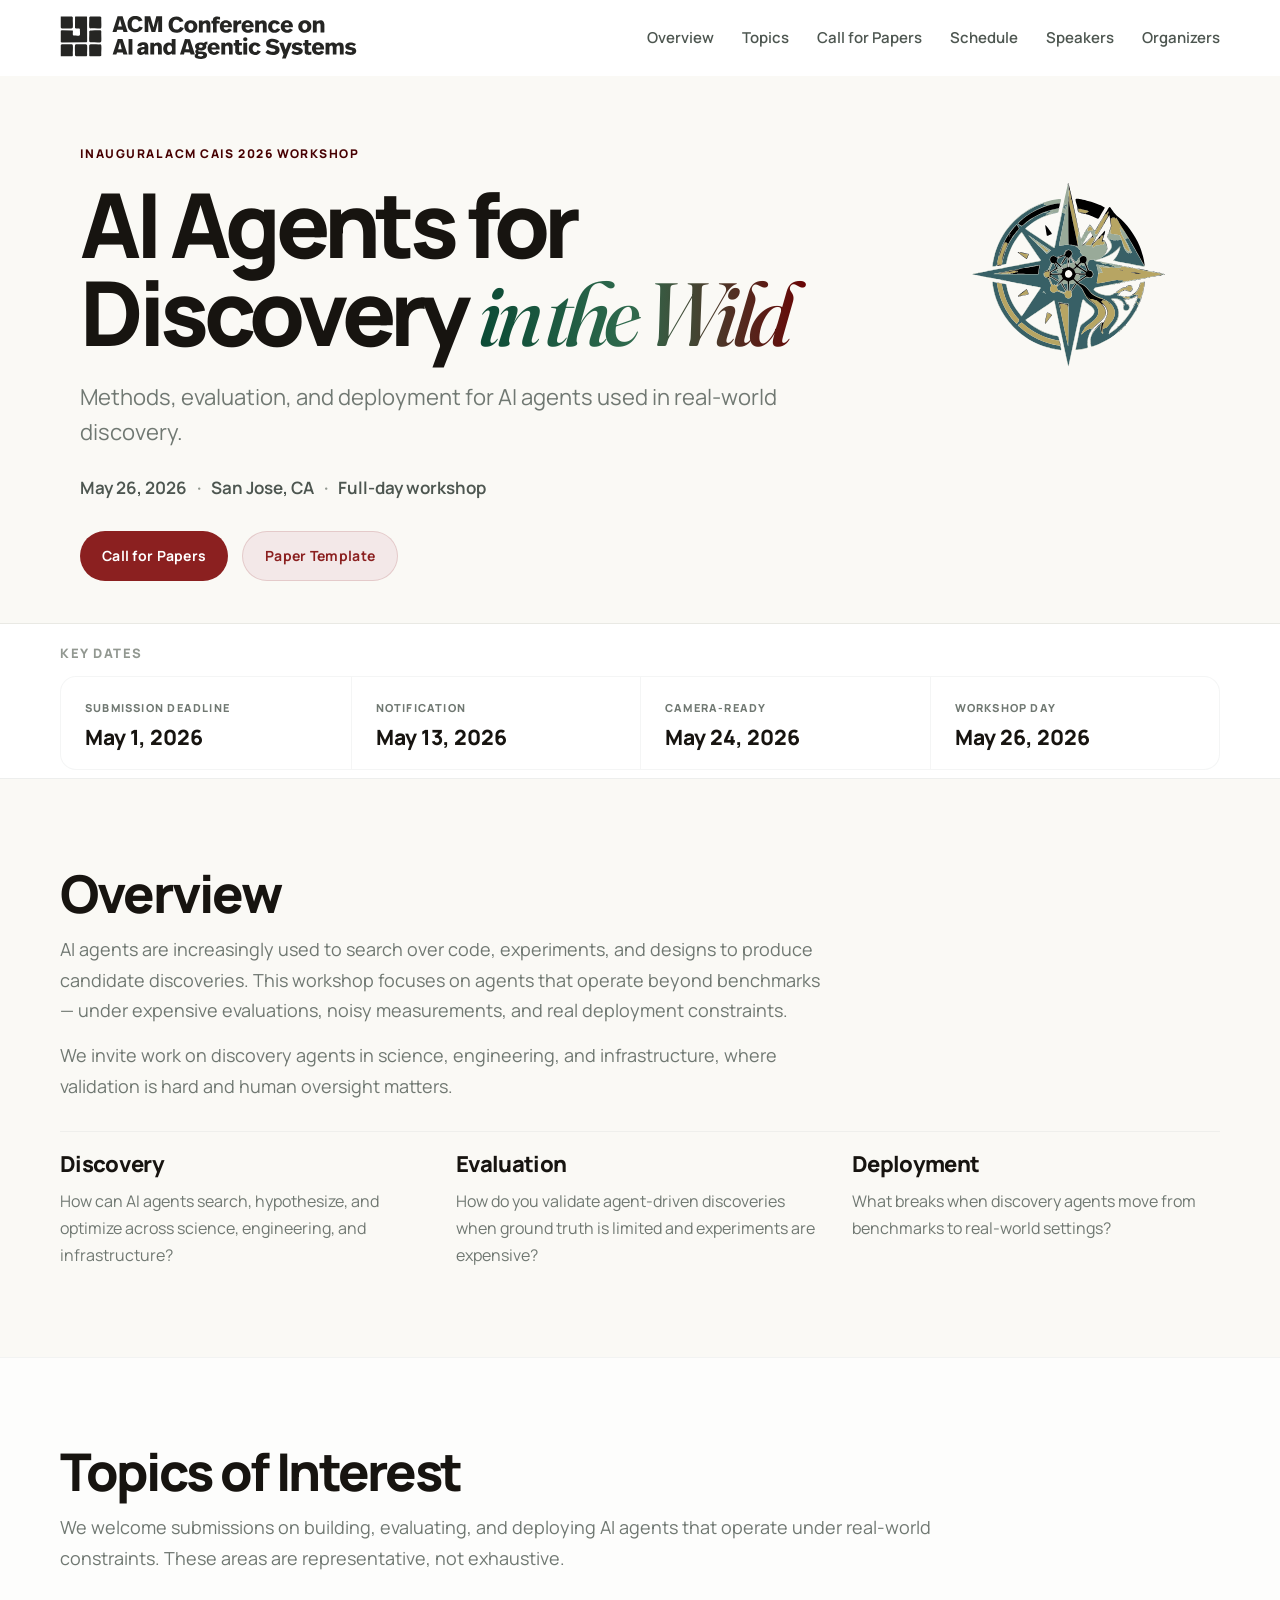
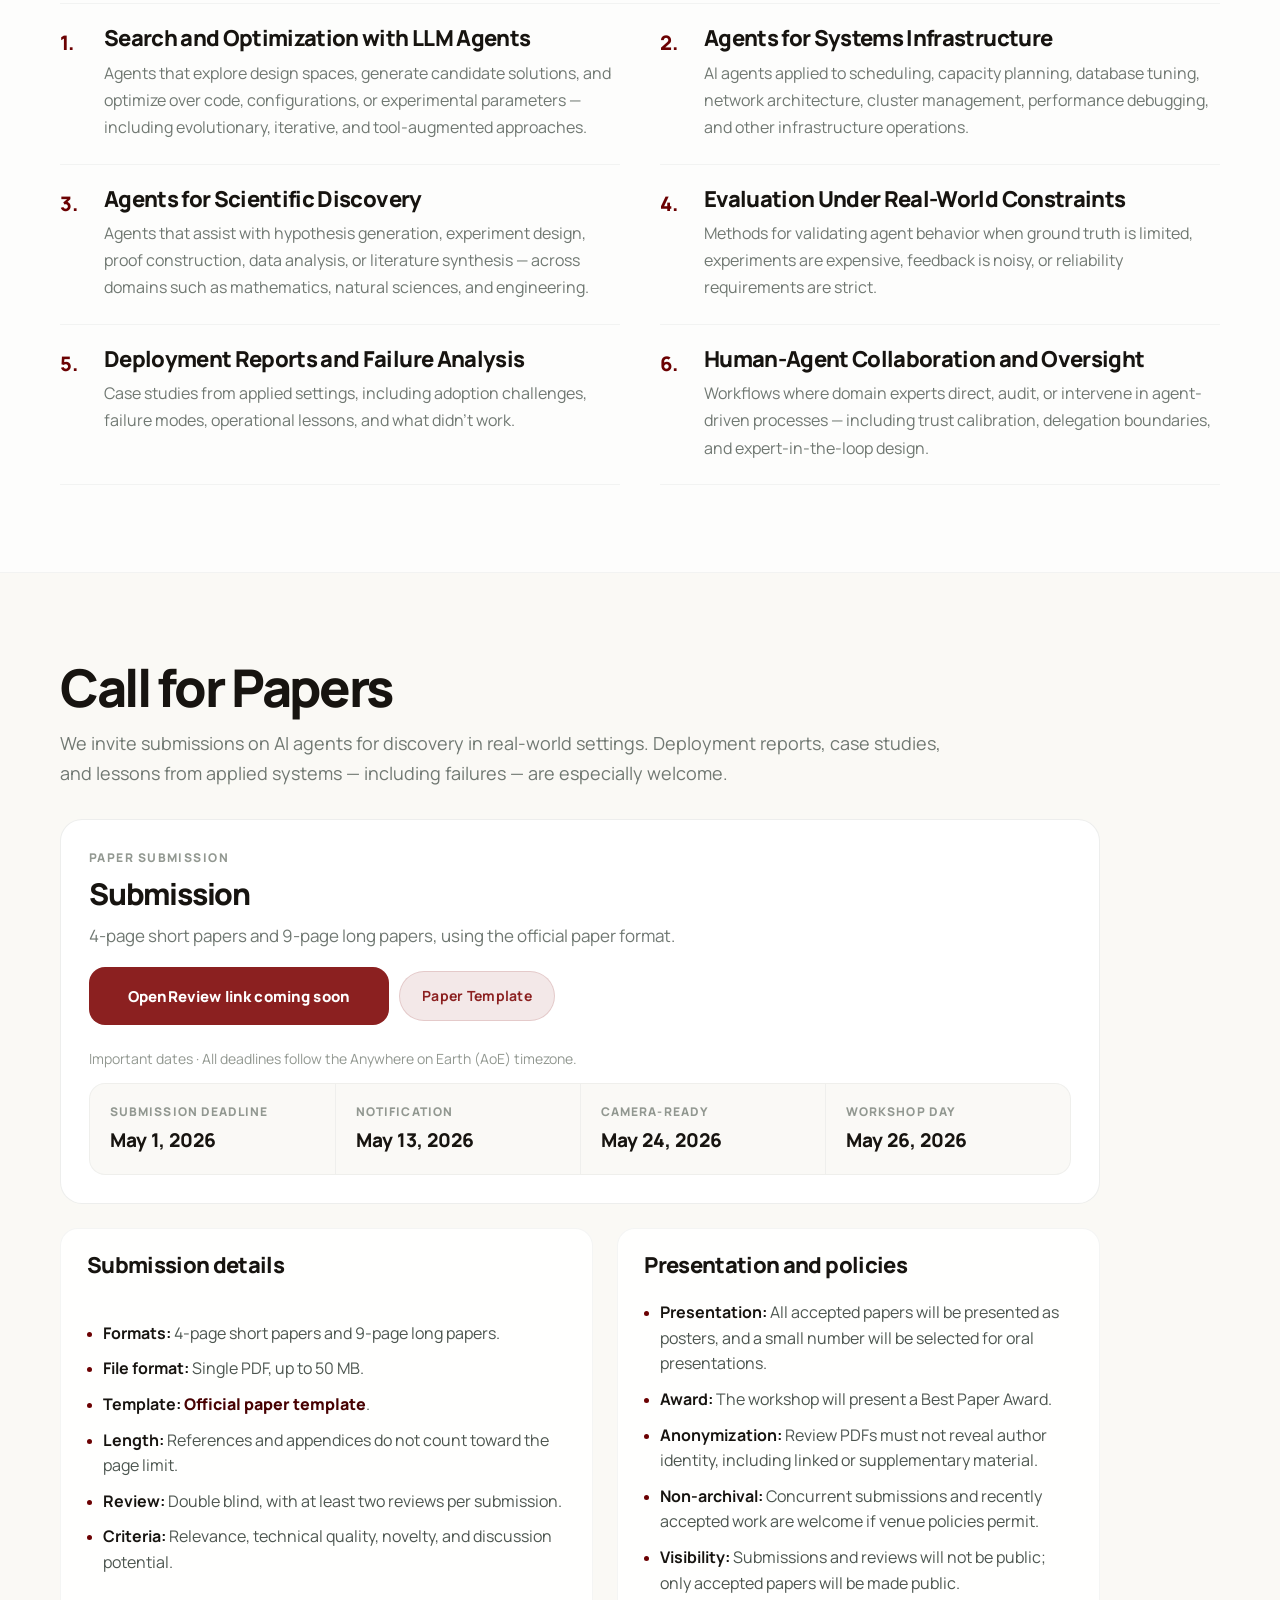
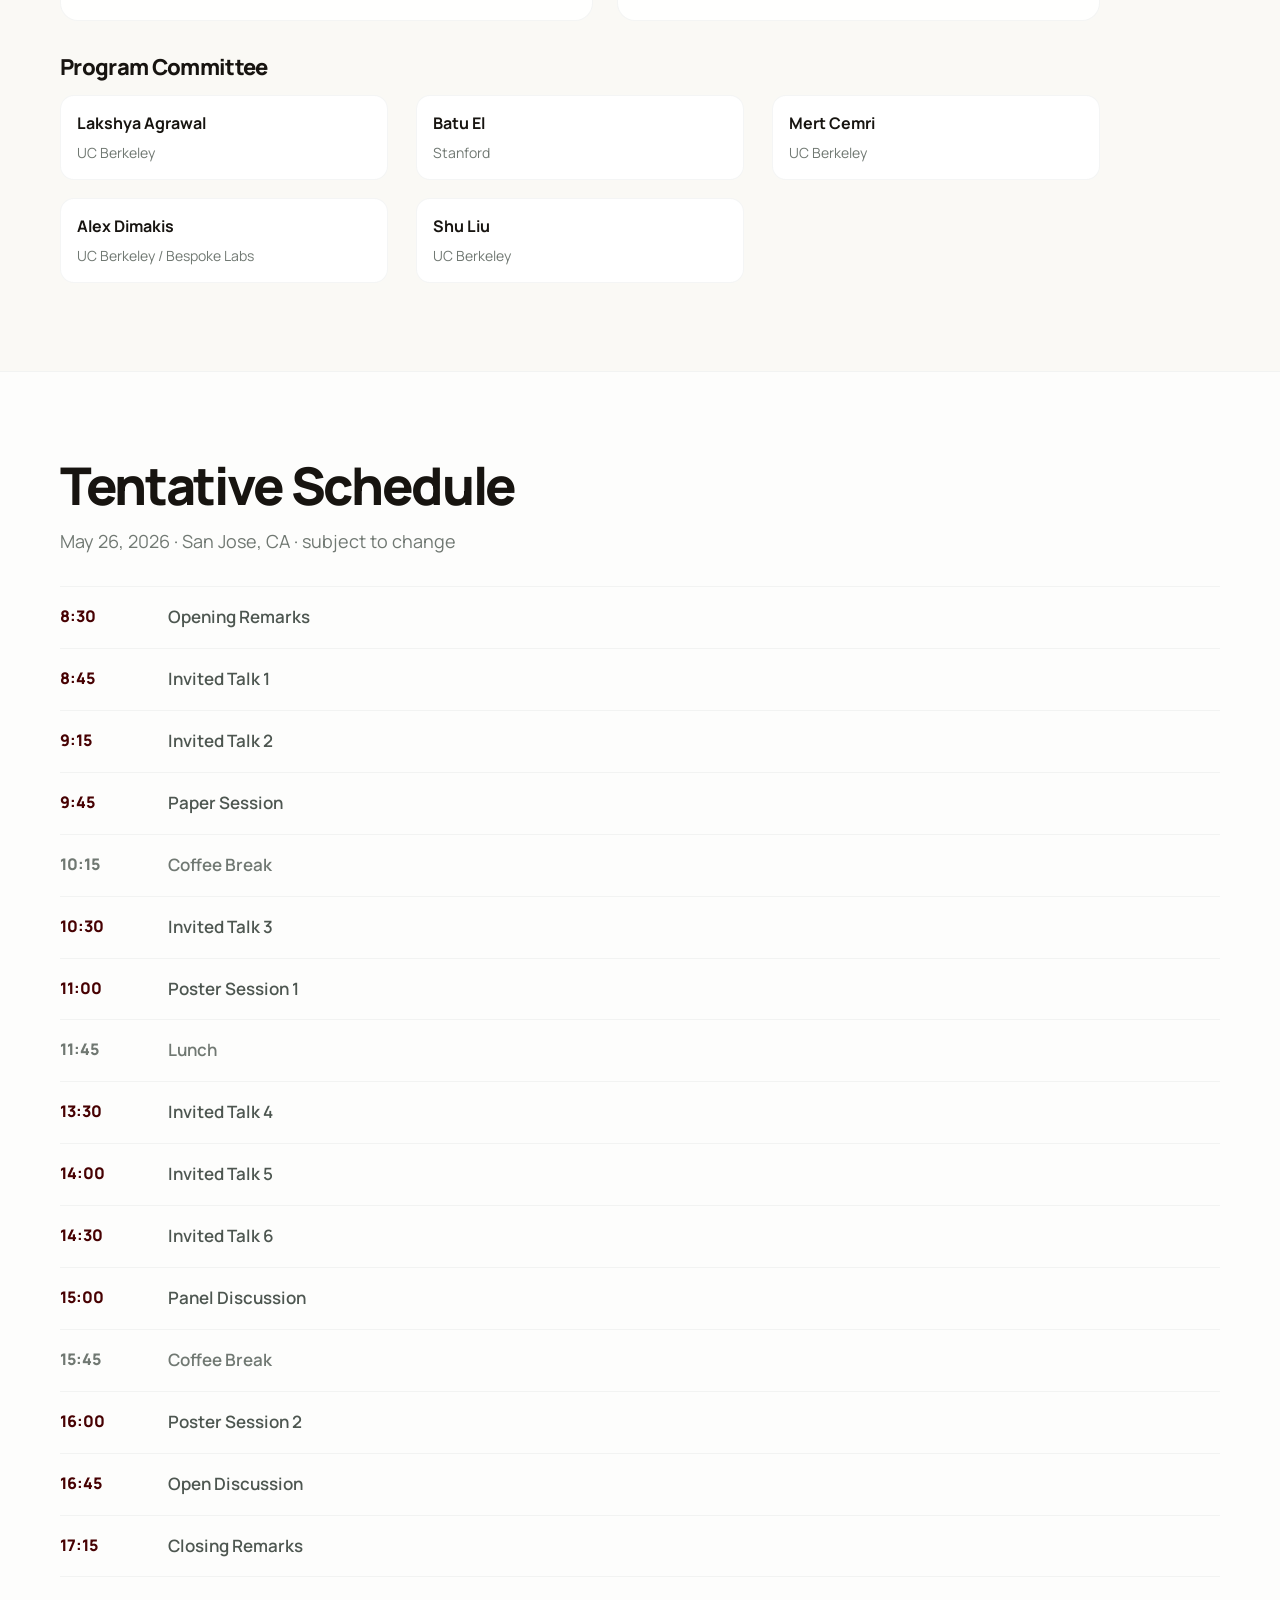
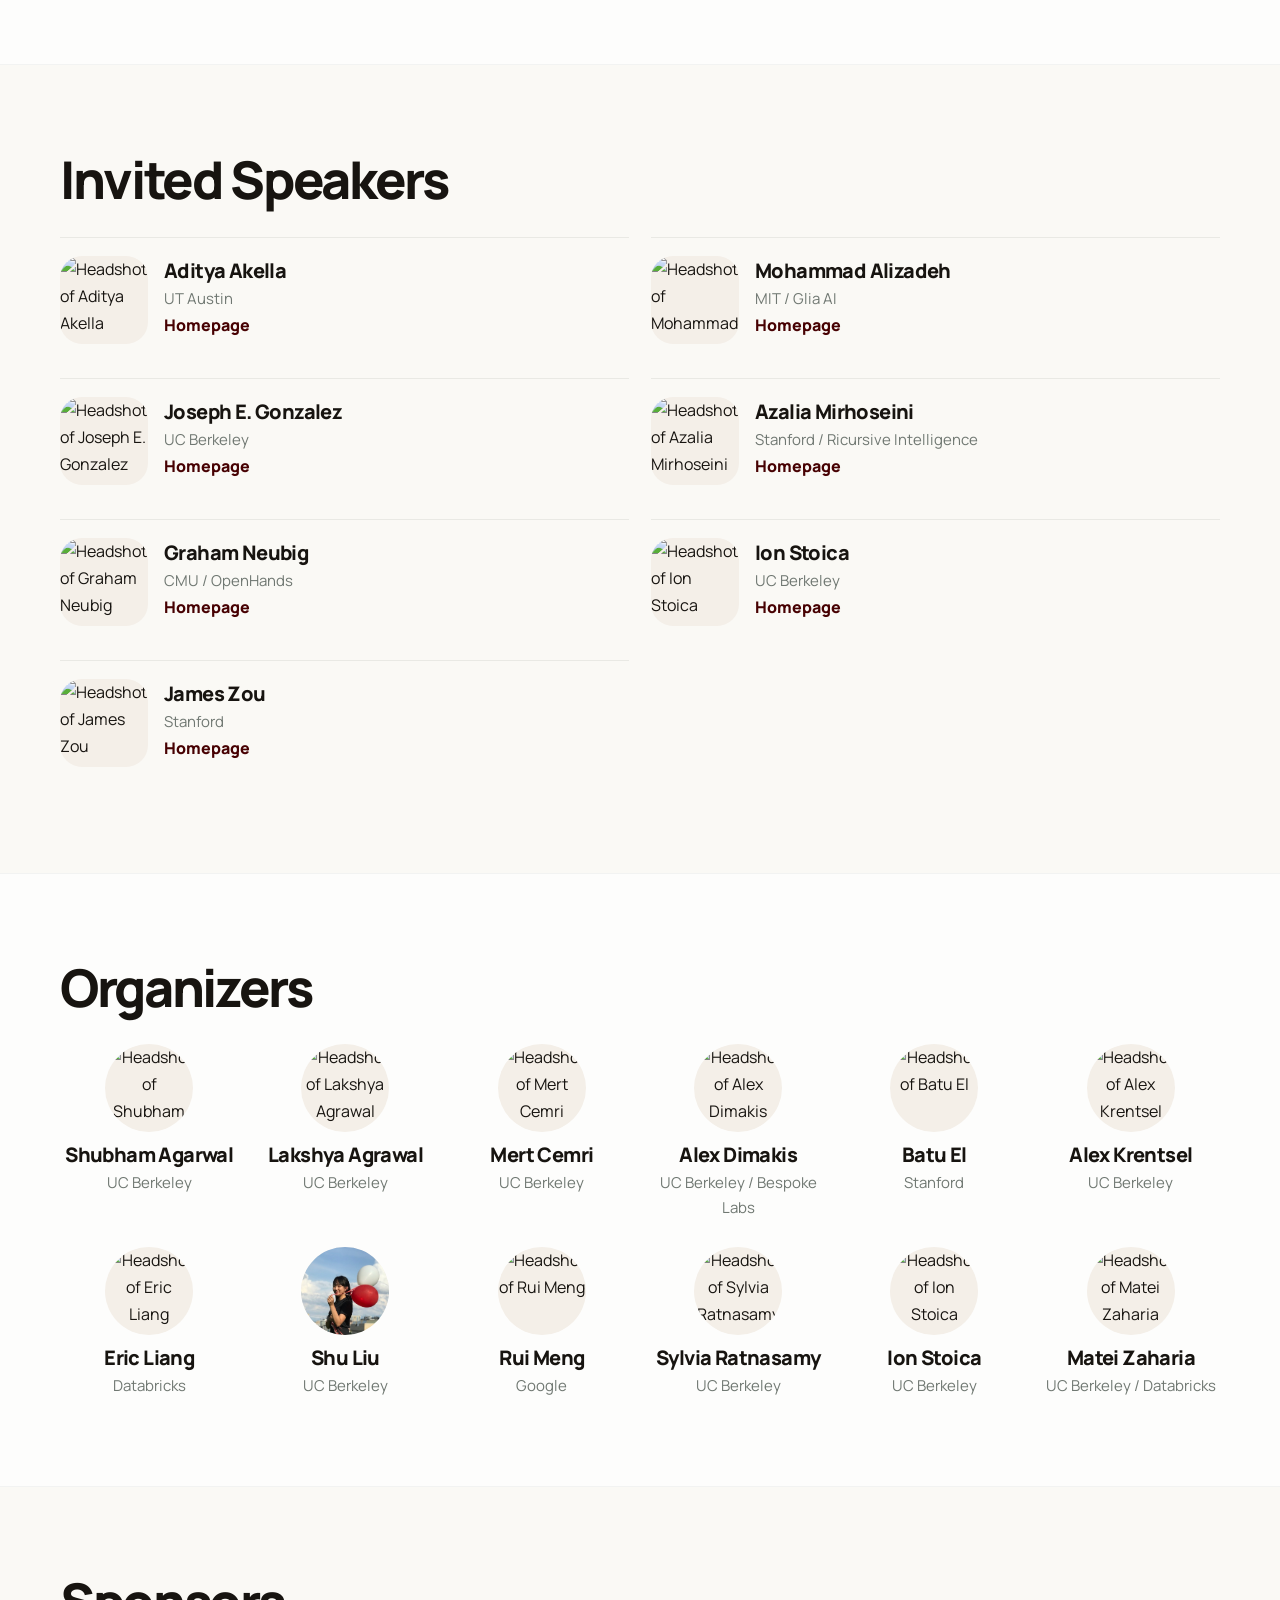
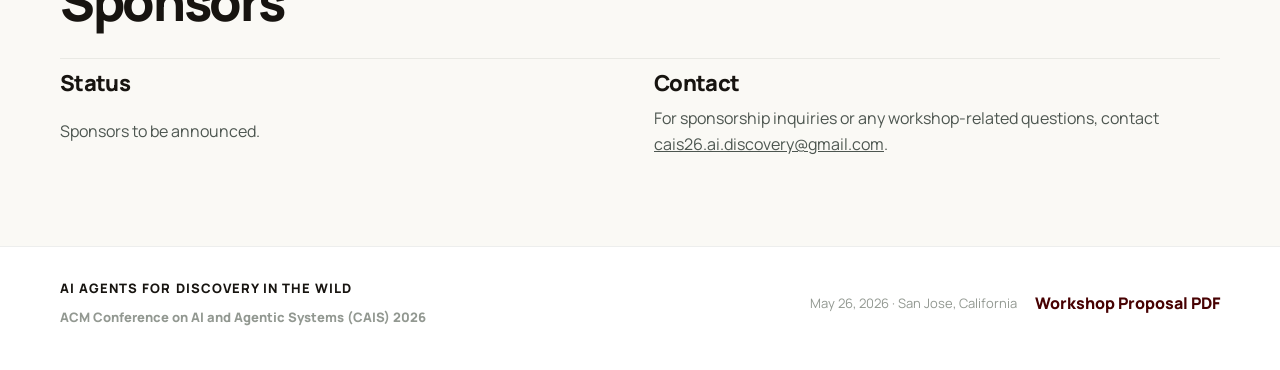
==== commit aed88d6e: "Merge branch 'main' of https://github.com/ai-discovery-in-the-wild/ai-discovery-in-the-wild.github.i" ====
--- a/index.html
+++ b/index.html
@@ -96,16 +96,16 @@
 
       <div class="overview-points">
         <article class="inline-point">
+          <h3>Discovery</h3>
+          <p>How can AI agents search, hypothesize, and optimize across science, engineering, and infrastructure?</p>
+        </article>
+        <article class="inline-point">
           <h3>Evaluation</h3>
-          <p>How do you assess discovery agents when ground truth is limited or expensive to obtain?</p>
+          <p>How do you validate agent-driven discoveries when ground truth is limited and experiments are expensive?</p>
         </article>
         <article class="inline-point">
-          <h3>Human Oversight</h3>
-          <p>When should domain experts intervene during search, validation, and deployment?</p>
-        </article>
-        <article class="inline-point">
-          <h3>Systems</h3>
-          <p>What infrastructure does it take to run iterative discovery workflows at scale?</p>
+          <h3>Deployment</h3>
+          <p>What breaks when discovery agents move from benchmarks to real-world settings?</p>
         </article>
       </div>
     </div>
@@ -351,14 +351,6 @@
           </div>
         </article>
         <article class="speaker-card">
-          <img src="assets/speakers/aditya-parameswaran.jpg" alt="Headshot of Aditya Parameswaran" loading="eager">
-          <div class="speaker-card-body">
-            <h3>Aditya Parameswaran</h3>
-            <p>UC Berkeley</p>
-            <a href="https://people.eecs.berkeley.edu/~adityagp/" target="_blank" rel="noreferrer">Homepage</a>
-          </div>
-        </article>
-        <article class="speaker-card">
           <img src="assets/speakers/ion-stoica.jpg" alt="Headshot of Ion Stoica" loading="eager">
           <div class="speaker-card-body">
             <h3>Ion Stoica</h3>
--- a/style.css
+++ b/style.css
@@ -143,7 +143,7 @@
 
 .hero-inner {
   display: grid;
-  grid-template-columns: minmax(0, 1fr) 180px;
+  grid-template-columns: minmax(0, 1fr) 240px;
   gap: 40px;
   align-items: start;
   max-width: 1120px;
@@ -225,9 +225,9 @@
   display: flex;
   align-items: center;
   justify-content: center;
-  width: 225px;
-  min-height: 225px;
-  margin-top: 2px;
+  width: 240px;
+  min-height: 240px;
+  margin-top: 4px;
   color: rgba(23, 20, 16, 0.92);
 }
 
@@ -256,23 +256,23 @@
 }
 
 .button-primary {
-  background: var(--ink);
+  background: #8b2020;
   color: #fff;
 }
 
 .button-primary:hover {
-  background: #2a251f;
+  background: #742020;
 }
 
 .button-secondary {
-  background: transparent;
-  color: var(--ink);
-  border: 1px solid var(--border-strong);
+  background: #f3e8e8;
+  color: #8b2020;
+  border: 1px solid rgba(139, 32, 32, 0.15);
 }
 
 .button-secondary:hover {
-  border-color: var(--accent);
-  color: var(--accent-deep);
+  background: #ebdada;
+  color: #742020;
 }
 
 #dates-strip {
@@ -492,7 +492,7 @@
   min-width: 300px;
   padding: 0 24px;
   border-radius: 16px;
-  background: var(--ink);
+  background: #8b2020;
   color: #fff;
   font-size: 15px;
   font-weight: 800;
@@ -869,8 +869,8 @@
   }
 
   .hero-mark {
-    width: 180px;
-    min-height: 180px;
+    width: 192px;
+    min-height: 192px;
     margin-top: 0;
   }
 }
